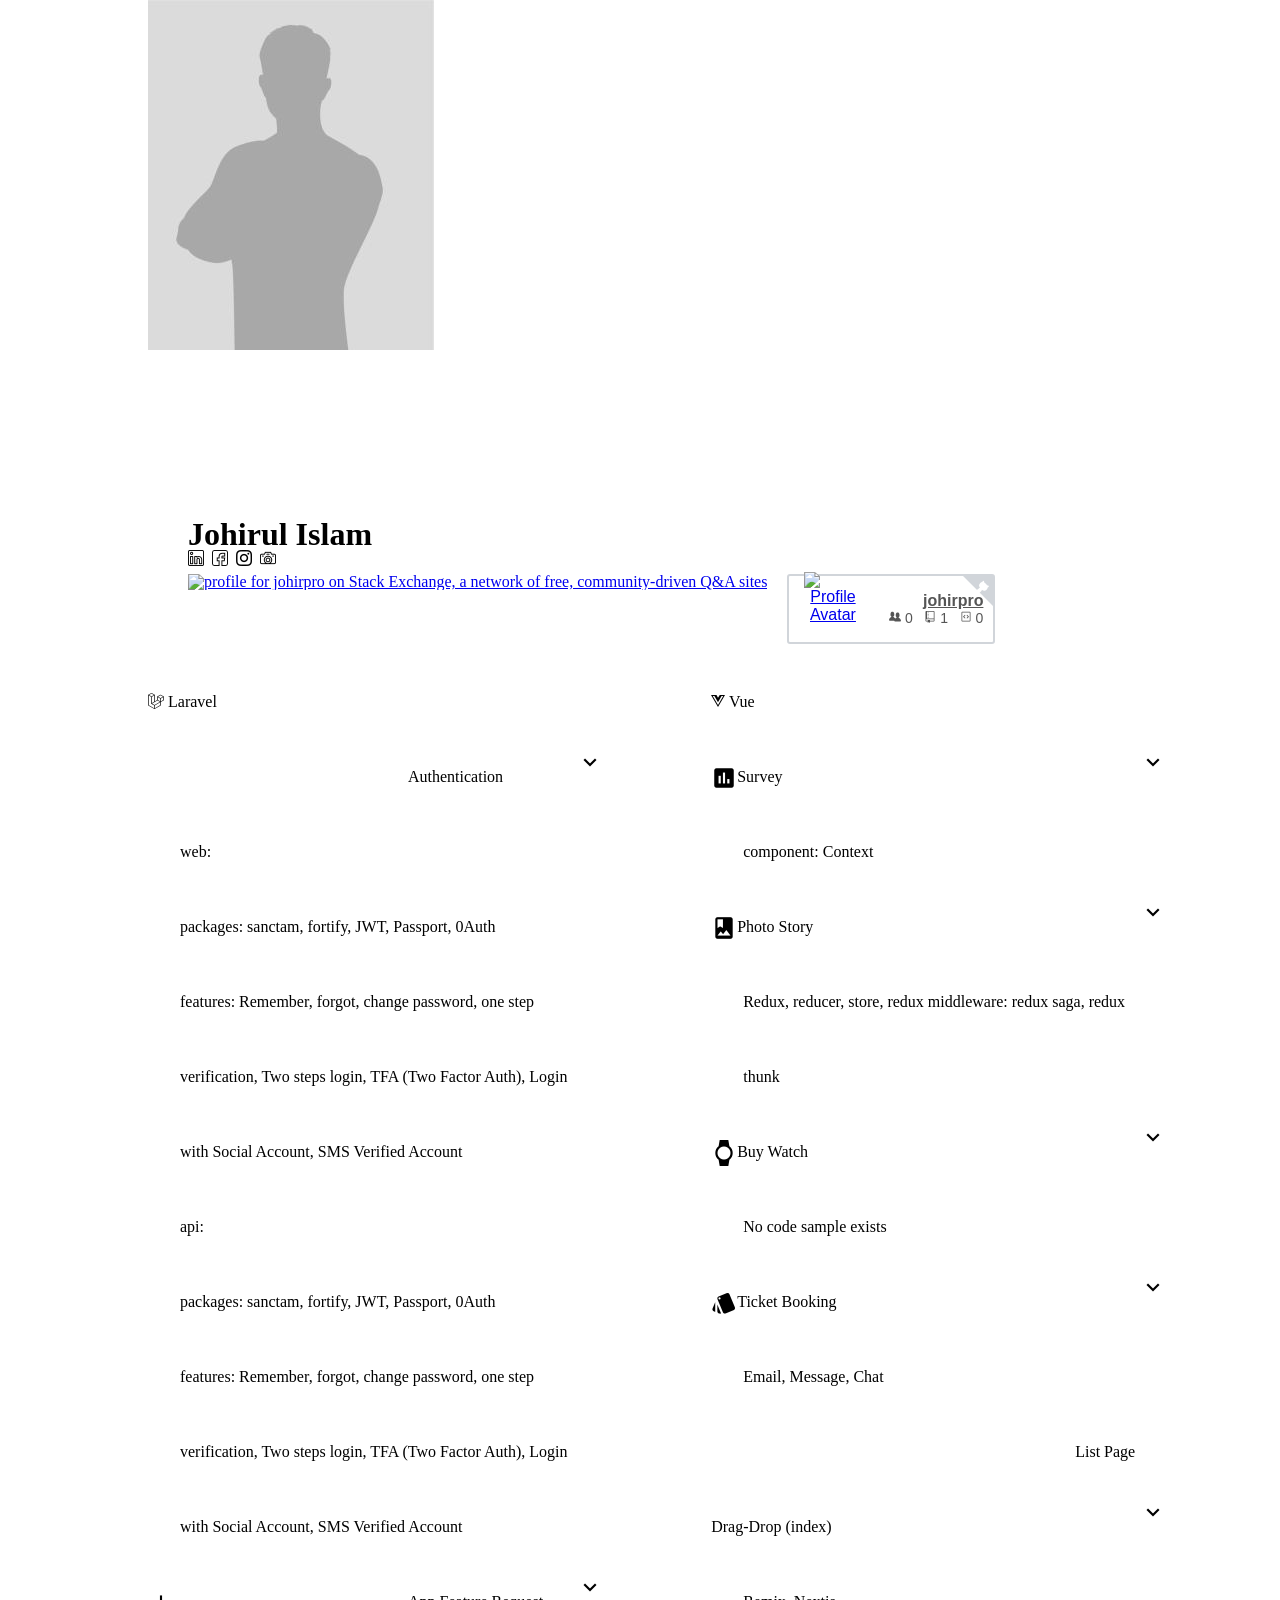
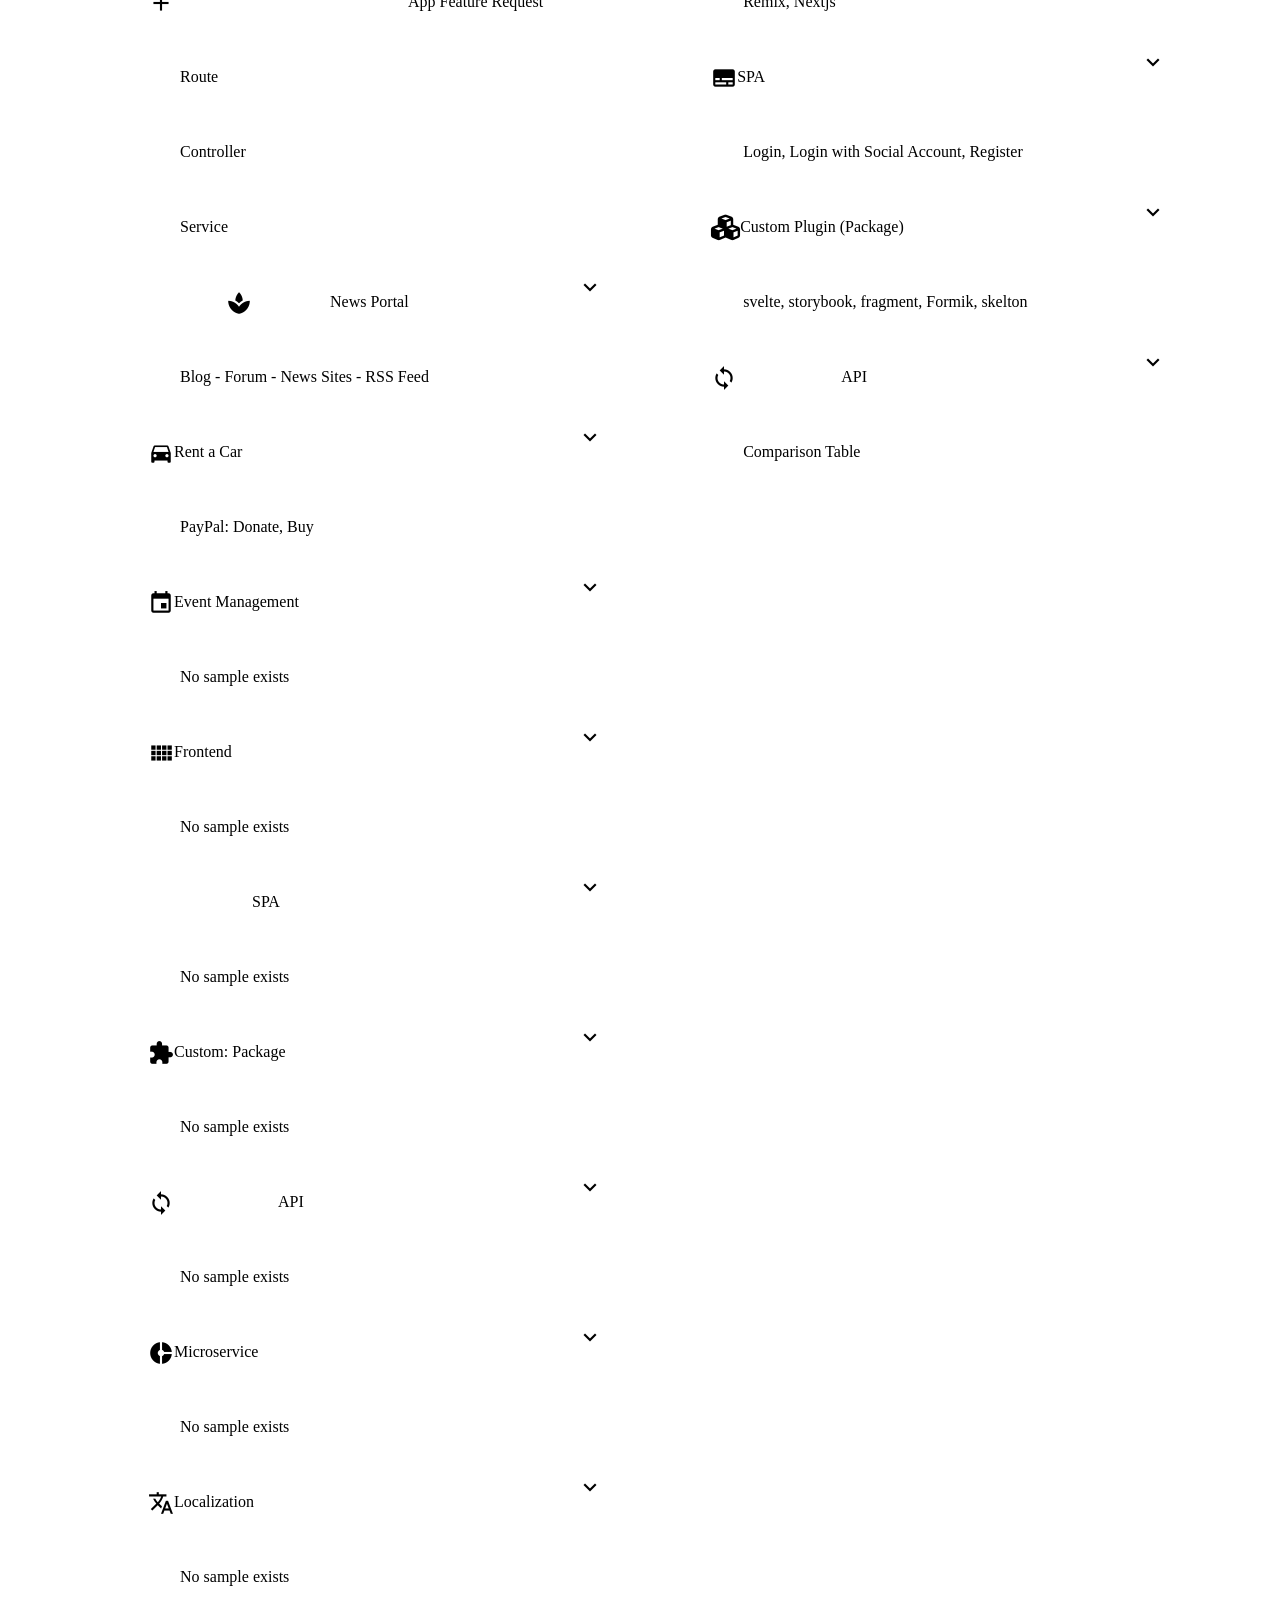
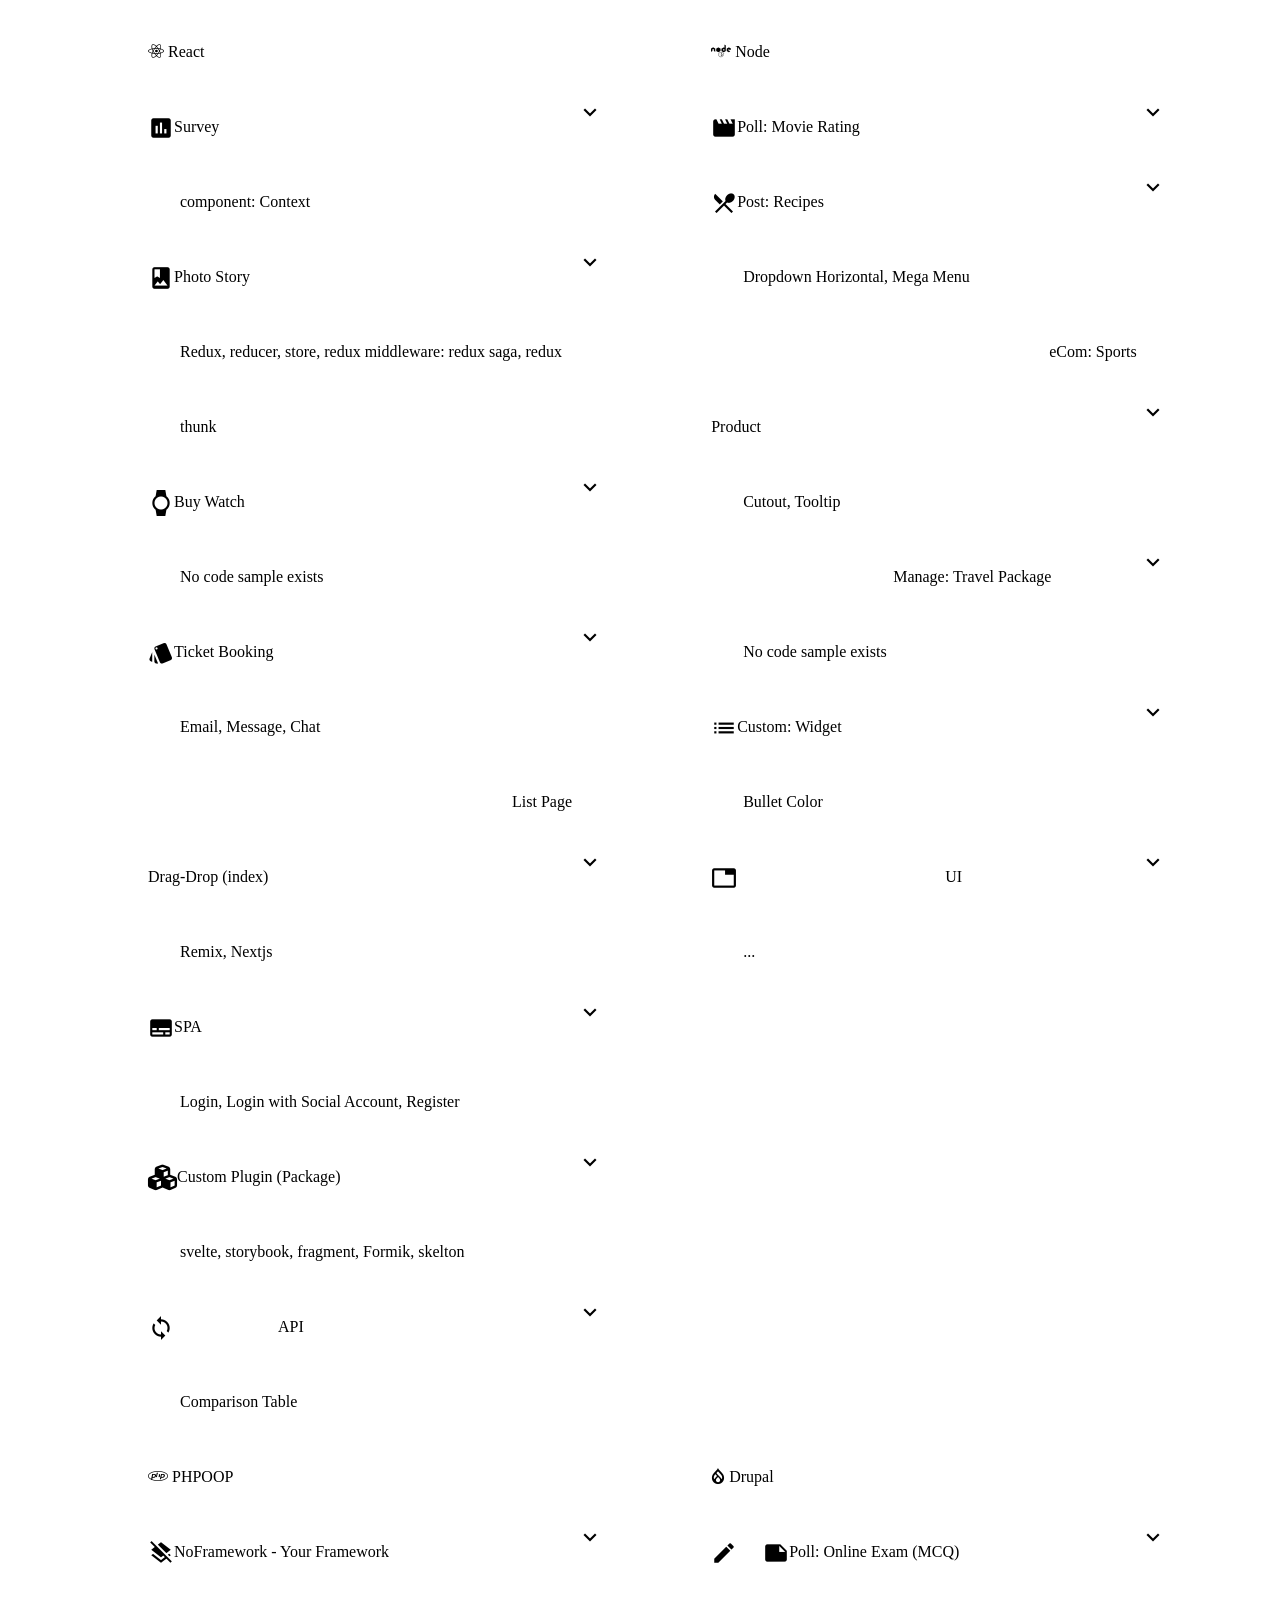
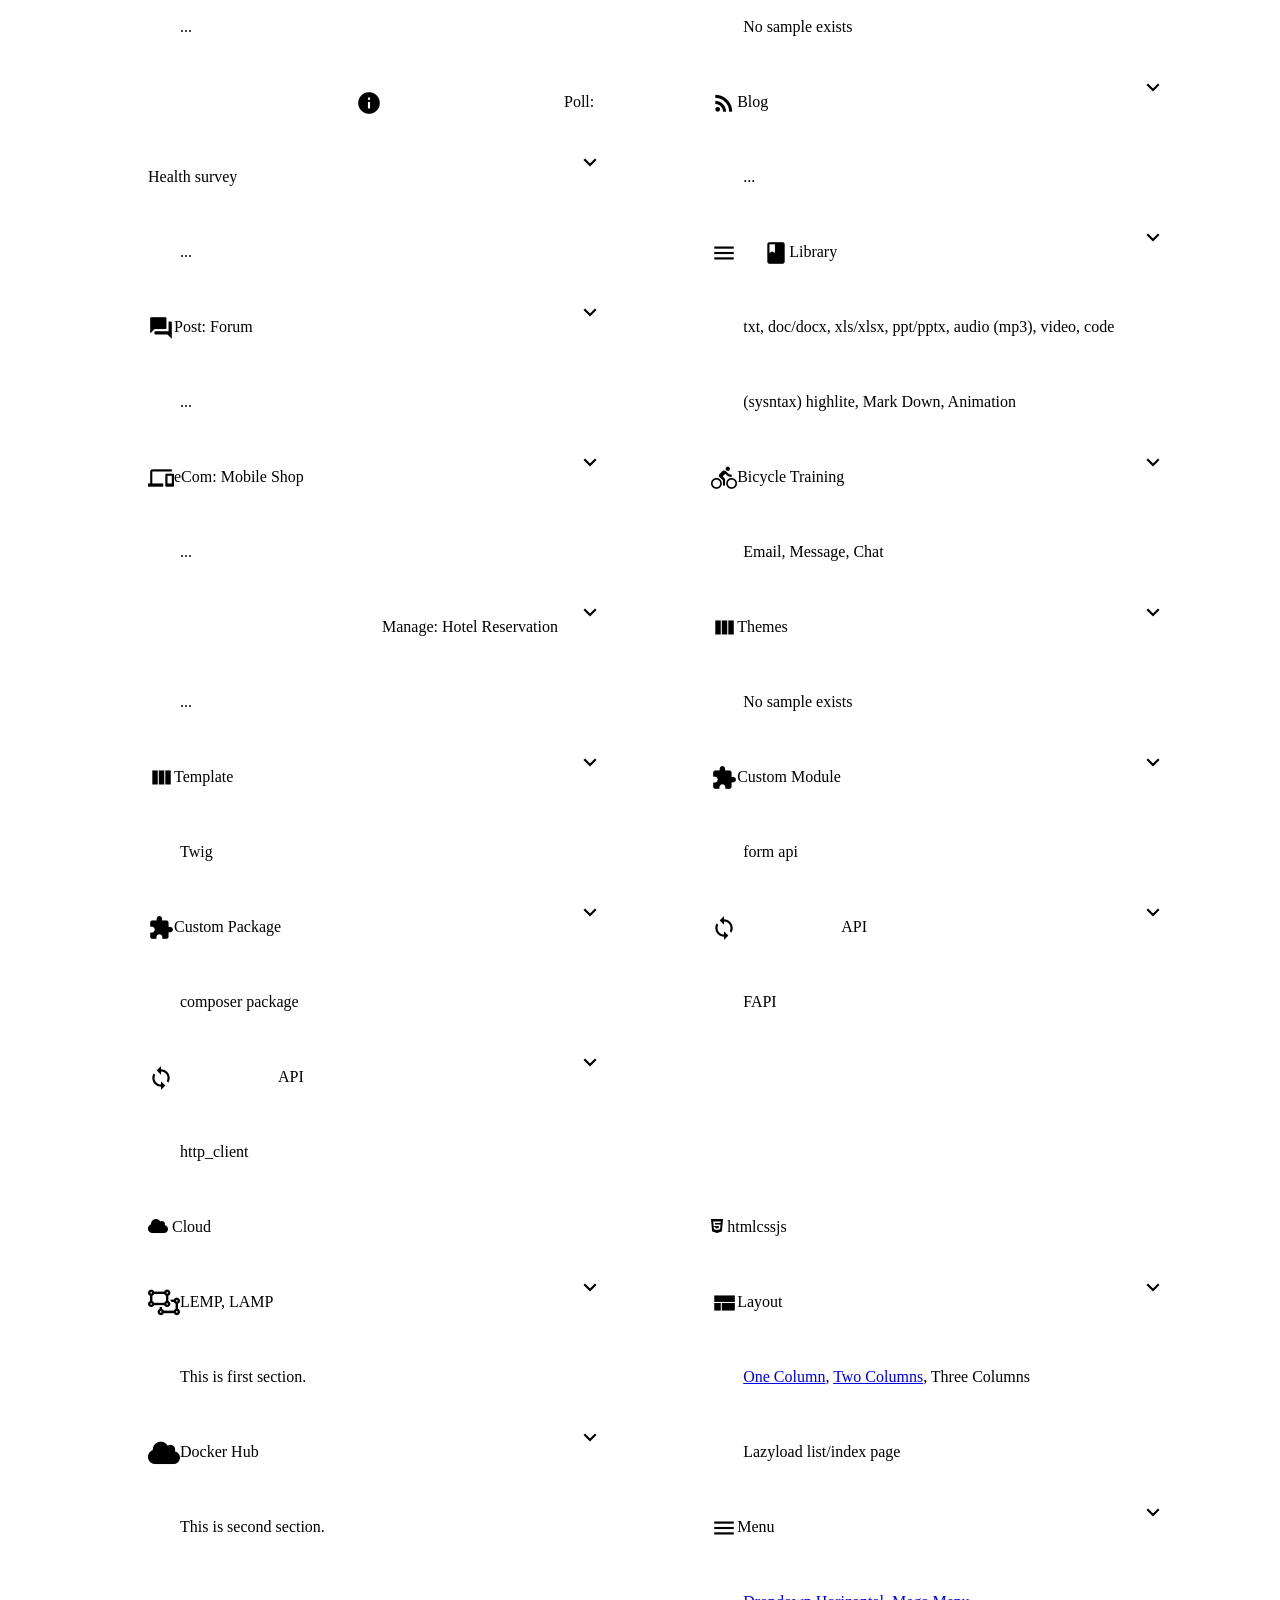
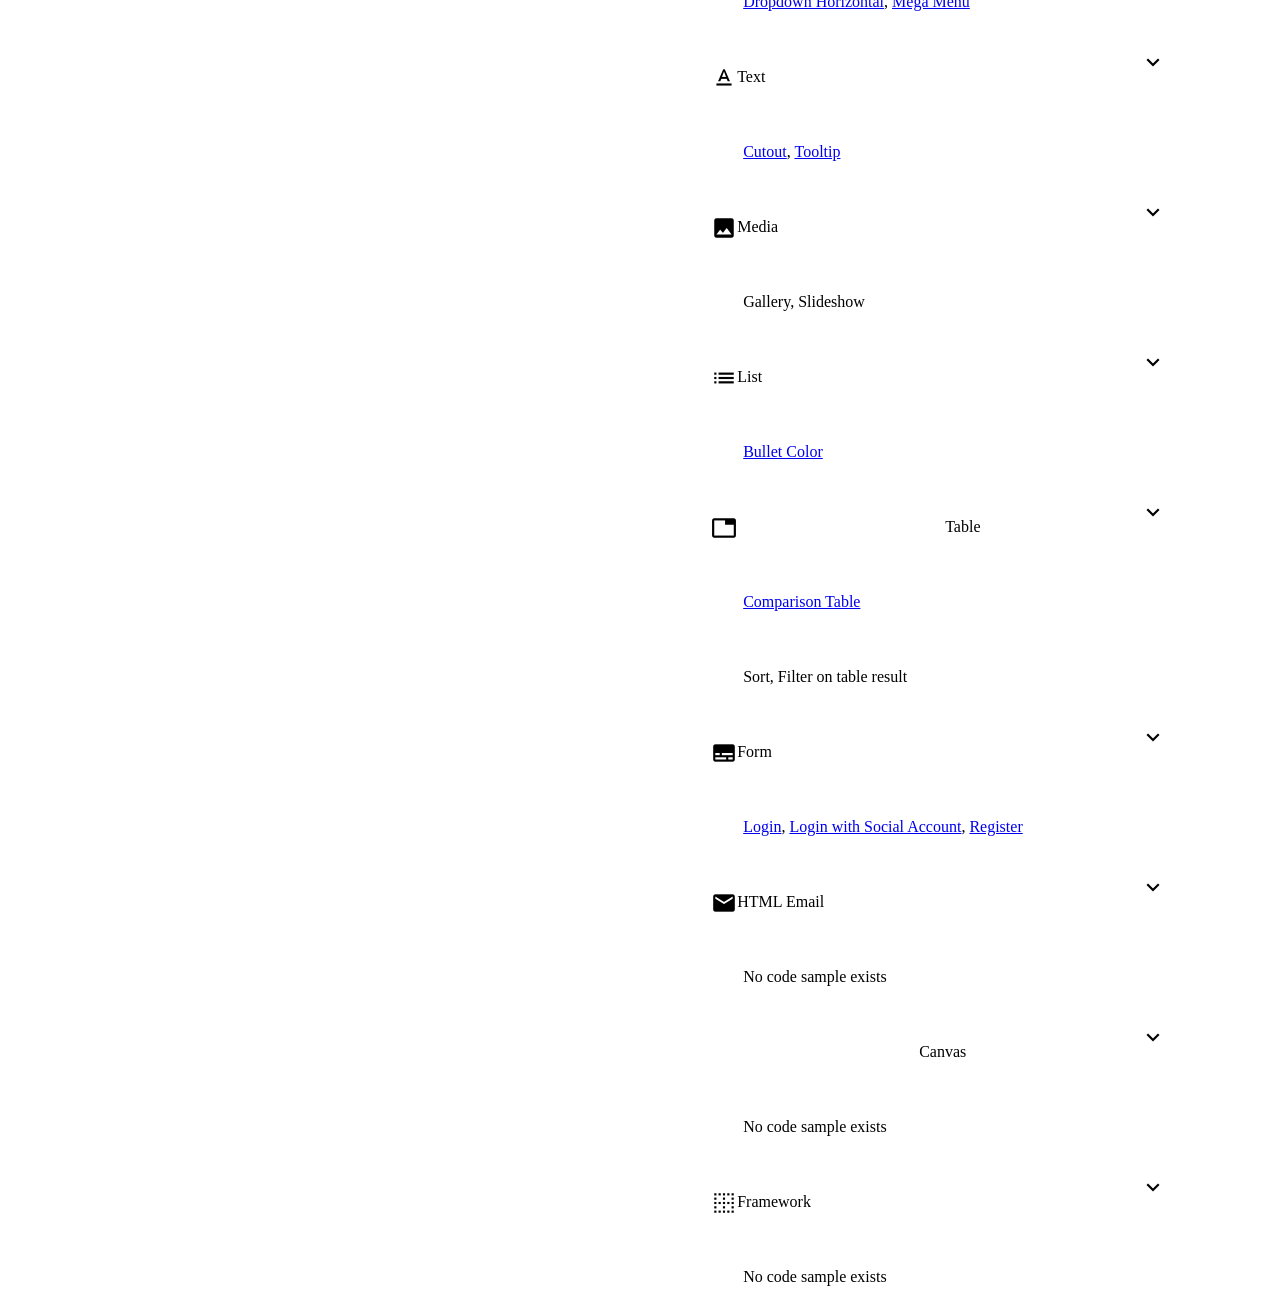
==== index.html @ 8ee6daca "updated section style" ====
<!doctype html>
<html>
<!-- inithtmlcss version 0.1 Date: 08 oct 2015 -->
<!-- source:  -->
<head>
    <meta charset="utf-8">
    <meta name="description" content="Portfolio and index page of the programming code of the Johirul Islam - johirpro">
    <meta name="viewport" content="width=device-width, initial-scale=1, minimum-scale=1" />
    <title>Johirul Islam | Portfolio</title>
    <link rel="icon" type="image/x-icon" href="images/favicon.ico">
    <link rel="stylesheet" type="text/css" href="css/reset.css">
    <link rel="stylesheet" href="https://cdnjs.cloudflare.com/ajax/libs/materialize/0.97.3/css/materialize.min.css">
    <link rel="stylesheet" type="text/css" href="css/style.css">
    <link rel="stylesheet" href="https://cdnjs.cloudflare.com/ajax/libs/font-awesome/6.0.0/css/all.min.css">
<!--    <link rel="stylesheet" href="https://use.fontawesome.com/releases/v5.5.0/css/all.css" integrity="sha384-B4dIYHKNBt8Bc12p+WXckhzcICo0wtJAoU8YZTY5qE0Id1GSseTk6S+L3BlXeVIU" crossorigin="anonymous">-->
    <link rel="stylesheet" href="https://fonts.googleapis.com/icon?family=Material+Icons">
    <script type="text/javascript" src="https://code.jquery.com/jquery-2.1.1.min.js"></script>
    <script type="text/javascript" src="https://cdnjs.cloudflare.com/ajax/libs/materialize/0.97.3/js/materialize.min.js"></script>
    <script data-ad-client="ca-pub-1114024082704023" async src="https://pagead2.googlesyndication.com/pagead/js/adsbygoogle.js"></script>
    <script type="text/javascript" src="js/script.js" defer></script>
</head>
<body>
<div id="main-wrapper">
    <!-- START HEADER SECTION -->
    <div id="header-wrapper" class="header">
        <div><img class="bio" src="images/bio.jpg"></div>
        <div class="profile">
            <h1>Johirul Islam</h1>
            <div class="social">
                <a href="https://www.linkedin.com/in/johirpro" target="_blank"><img src="images/in_16.png"></a>&nbsp;
                <a href="https://www.facebook.com/johirpro" target="_blank"><img src="images/fb_16.png"></a>&nbsp;
                <a href="https://www.instagram.com/johirpro" target="_blank"><img src="images/ig_16.png"></a>&nbsp;
                <a href="https://www.pexels.com/@johirpro" target="_blank"><img src="images/ph_16.png"></a>
            </div>
            <div class="flair">
                <div class="so-flair">
                    <a
                        href="https://stackexchange.com/users/5770596"><img
                        src="https://stackexchange.com/users/flair/5770596.png" width="208" height="70"
                        alt="profile for johirpro on Stack Exchange, a network of free, community-driven Q&amp;A sites"
                        title="profile for johirpro on Stack Exchange, a network of free, community-driven Q&amp;A sites">
                    </a>
                </div>
                <div class="github-flair" style="box-sizing: border-box; line-height: normal; display: flex; align-items: center; width: 208px; height: 70px; color: rgb(85, 85, 85); position: relative; border: 2px solid rgb(209, 213, 218); border-radius: 3px; padding: 5px 10px; font-family: -apple-system,BlinkMacSystemFont,&quot;Segoe UI&quot;,Roboto,Helvetica,Arial,sans-serif,&quot;Apple Color Emoji&quot;,&quot;Segoe UI Emoji&quot;,&quot;Segoe UI Symbol&quot;;">
                    <svg title="GitHub Flair" width="30" height="30" viewBox="0 0 250 250" style="fill: rgb(209, 213, 218); color: rgb(255, 255, 255); position: absolute; top: 0px; right: 0px; border: 0px none;">
                        <path d="M0,0 L115,115 L130,115 L142,142 L250,250 L250,0 Z"></path>
                        <path d="M115.0,115.0 C114.9,115.1 118.7,116.5 119.8,115.4 L133.7,101.6 C136.9,99.2 139.9,98.4 142.2,98.6 C133.8,88.0 127.5,74.4 143.8,58.0 C148.5,53.4 154.0,51.2 159.7,51.0 C160.3,49.4 163.2,43.6 171.4,40.1 C171.4,40.1 176.1,42.5 178.8,56.2 C183.1,58.6 187.2,61.8 190.9,65.4 C194.5,69.0 197.7,73.2 200.1,77.6 C213.8,80.2 216.3,84.9 216.3,84.9 C212.7,93.1 206.9,96.0 205.4,96.6 C205.1,102.4 203.0,107.8 198.3,112.5 C181.9,128.9 168.3,122.5 157.7,114.1 C157.9,116.9 156.7,120.9 152.7,124.9 L141.0,136.5 C139.8,137.7 141.6,141.9 141.8,141.8 Z" fill="currentColor"></path>
                    </svg>
                    <div class="avatar" style="text-align: center; position: relative; width: 75px; height: 75px; margin-left: 5px;">
                        <a
                            href="https://github.com/johirpro" target="_blank"><img
                            src="https://avatars0.githubusercontent.com/u/10723337?v=4" alt="Profile Avatar"
                            style="width: 100%; height: 100%; border-radius: 0px;">
                        </a>
                    </div>
                    <div class="info" style="width: 160px; text-align: right; font-size: 14px;">
                        <div class="name" style="font-weight: bold; font-size: 16px;"><a href="https://github.com/johirpro" target="_blank" style="color: rgb(85, 85, 85);">johirpro</a></div>
                        <div class="meta">
                            <span title="Followers">
                                <svg height="12" viewBox="0 0 16 16" width="12" style="fill: rgb(85, 85, 85);">
                                    <path fill-rule="evenodd" d="M16 12.999c0 .439-.45 1-1 1H7.995c-.539 0-.994-.447-.995-.999H1c-.54 0-1-.561-1-1 0-2.634 3-4 3-4s.229-.409 0-1c-.841-.621-1.058-.59-1-3 .058-2.419 1.367-3 2.5-3s2.442.58 2.5 3c.058 2.41-.159 2.379-1 3-.229.59 0 1 0 1s1.549.711 2.42 2.088C9.196 9.369 10 8.999 10 8.999s.229-.409 0-1c-.841-.62-1.058-.59-1-3 .058-2.419 1.367-3 2.5-3s2.437.581 2.495 3c.059 2.41-.158 2.38-1 3-.229.59 0 1 0 1s3.005 1.366 3.005 4"></path>
                                </svg> 0&nbsp;&nbsp;
                            </span>
                            <span title="Total Public Repositories">
                                <svg height="12" viewBox="0 0 12 16" width="12" style="fill: rgb(85, 85, 85);">
                                    <path fill-rule="evenodd" d="M4 9H3V8h1v1zm0-3H3v1h1V6zm0-2H3v1h1V4zm0-2H3v1h1V2zm8-1v12c0 .55-.45 1-1 1H6v2l-1.5-1.5L3 16v-2H1c-.55 0-1-.45-1-1V1c0-.55.45-1 1-1h10c.55 0 1 .45 1 1zm-1 10H1v2h2v-1h3v1h5v-2zm0-10H2v9h9V1z"></path>
                                </svg> 1&nbsp;&nbsp;
                            </span>
                            <span title="Total Public Gists">
                                <svg height="12" viewBox="0 0 12 16" width="12" style="fill: rgb(85, 85, 85);">
                                    <path fill-rule="evenodd" d="M7.5 5L10 7.5 7.5 10l-.75-.75L8.5 7.5 6.75 5.75 7.5 5zm-3 0L2 7.5 4.5 10l.75-.75L3.5 7.5l1.75-1.75L4.5 5zM0 13V2c0-.55.45-1 1-1h10c.55 0 1 .45 1 1v11c0 .55-.45 1-1 1H1c-.55 0-1-.45-1-1zm1 0h10V2H1v11z"></path>
                                </svg> 0
                            </span>
                        </div>
                    </div>
                </div>
            </div>
        </div>
    </div>
    <!-- END HEADER SECTION -->

    <!-- START MAIN CONTENT SECTION -->
    <div id="content-wrapper">
        <div class="sections-container">
            <div class="sections">
                <h2> <i class="fa-brands fa-laravel"></i> Laravel</h2>
                <ul class="collapsible" data-collapsible="accordion">
                    <!-- <li>
                        <div class="collapsible-header">
                            <i class="fas fa-database"></i>Database Operation
                        </div>
                        <div class="collapsible-body"><p>NoSQL: MongoDB; graphQL</p></div>
                    </li> -->
                    <li>
                        <div class="collapsible-header">
                            <i class="material-icons">how_to_reg</i>Authentication
                        </div>
                        <div class="collapsible-body">
                            <p><strong>web:</strong></p>
                            <p><strong>packages:</strong> sanctam, fortify, JWT, Passport, 0Auth </p>
                            <p><strong>features:</strong> Remember, forgot, change password, one step verification,
                              Two steps login, TFA (Two Factor Auth), Login with Social Account, SMS Verified Account
                            </p>
                            <p><strong>api:</strong></p>
                            <p><strong>packages:</strong> sanctam, fortify, JWT, Passport, 0Auth </p>
                            <p><strong>features:</strong> Remember, forgot, change password, one step verification,
                              Two steps login, TFA (Two Factor Auth), Login with Social Account, SMS Verified Account
                            </p>
                        </div>
                    </li>
                    <li>
                        <div class="collapsible-header">
                            <i class="material-icons">add_reaction</i>App Feature Request
                        </div>
                        <div class="collapsible-body"><p>Route<br>Controller<br>Service</p></div>
                    </li>
                    <li>
                        <div class="collapsible-header">
                            <i class="material-icons">newspaper</i>News Portal
                        </div>
                        <div class="collapsible-body">
                            <p>Blog - Forum - News Sites - RSS Feed</p>
                        </div>
                    </li>
                    <li>
                        <div class="collapsible-header">
                            <i class="material-icons">directions_car</i>Rent a Car
                        </div>
                        <div class="collapsible-body">
                            <p>PayPal: Donate, Buy</p>
                        </div>
                    </li>
                    <li>
                        <div class="collapsible-header">
                            <i class="material-icons">event</i>Event Management
                        </div>
                        <div class="collapsible-body"><p>No sample exists</p></div>
                    </li>
                    <li>
                        <div class="collapsible-header">
                            <i class="material-icons">view_comfy</i>Frontend
                        </div>
                        <div class="collapsible-body"><p>No sample exists</p></div>
                    </li>
                    <li>
                        <div class="collapsible-header">
                            <i class="material-icons">feed</i>SPA
                        </div>
                        <div class="collapsible-body"><p>No sample exists</p></div>
                    </li>
                    <li>
                        <div class="collapsible-header">
                            <i class="material-icons">extension</i>Custom: Package
                        </div>
                        <div class="collapsible-body"><p>No sample exists</p></div>
                    </li>
                    <li>
                        <div class="collapsible-header">
                            <i class="material-icons">sync_alt</i>API
                        </div>
                        <div class="collapsible-body"><p>No sample exists</p></div>
                    </li>
                    <li>
                        <div class="collapsible-header">
                            <i class="material-icons">donut_small</i>Microservice
                        </div>
                        <div class="collapsible-body"><p>No sample exists</p></div>
                    </li>
                    <li>
                        <div class="collapsible-header">
                            <i class="material-icons">translate</i>Localization
                        </div>
                        <div class="collapsible-body"><p>No sample exists</p></div>
                    </li>
                </ul>
            </div>
            <div class="sections r-item">
                <h2><i class="fa-brands fa-vuejs"></i> Vue</h2>
                <ul class="collapsible" data-collapsible="accordion">
                    <li>
                        <div class="collapsible-header">
                            <i class="material-icons">poll</i></i>Survey
                        </div>
                        <div class="collapsible-body">
                            <p>component: Context</p>
                        </div>
                    </li>
                    <li>
                        <div class="collapsible-header">
                            <i class="material-icons">photo_album</i>Photo Story
                        </div>
                        <div class="collapsible-body">
                            <p>Redux, reducer, store, redux middleware: redux saga, redux thunk</p>
                        </div>
                    </li>
                    <li>
                        <div class="collapsible-header">
                            <i class="material-icons">watch</i>Buy Watch
                        </div>
                        <div class="collapsible-body"><p>No code sample exists</p></div>
                    </li>
                    <li>
                        <div class="collapsible-header">
                            <i class="material-icons">style</i>Ticket Booking
                        </div>
                        <div class="collapsible-body">
                            <p>Email, Message, Chat</p>
                        </div>
                    </li>
                    <li>
                        <div class="collapsible-header">
                            <i class = "material-icons">drag_indicator</i>List Page Drag-Drop (index)
                        </div>
                        <div class="collapsible-body">
                            <p>Remix, Nextjs</p>
                        </div>
                    </li>
                    <li>
                        <div class = "collapsible-header">
                            <i class = "material-icons">subtitles</i>SPA
                        </div>
                        <div class = "collapsible-body">
                            <p>Login, Login with Social Account, Register</p>
                        </div>
                    </li>
                    <li>
                        <div class="collapsible-header">
                            <i class="fa-solid fa-cubes"></i>Custom Plugin (Package)
                        </div>
                        <div class="collapsible-body">
                            <p>svelte, storybook, fragment, Formik, skelton</p>
                        </div>
                    </li>
                    <li>
                        <div class = "collapsible-header">
                            <i class="material-icons">sync_alt</i>API
                        </div>
                        <div class = "collapsible-body">
                            <p>Comparison Table</p>
                        </div>
                    </li>
                </ul>
            </div>
            <div class="sections">
                <h2><i class="fa-brands fa-react"></i> React</h2>
                <ul class="collapsible" data-collapsible="accordion">
                    <li>
                        <div class="collapsible-header">
                            <i class="material-icons">poll</i></i>Survey
                        </div>
                        <div class="collapsible-body">
                            <p>component: Context</p>
                        </div>
                    </li>
                    <li>
                        <div class="collapsible-header">
                            <i class="material-icons">photo_album</i>Photo Story
                        </div>
                        <div class="collapsible-body">
                            <p>Redux, reducer, store, redux middleware: redux saga, redux thunk</p>
                        </div>
                    </li>
                    <li>
                        <div class="collapsible-header">
                            <i class="material-icons">watch</i>Buy Watch
                        </div>
                        <div class="collapsible-body"><p>No code sample exists</p></div>
                    </li>
                    <li>
                        <div class="collapsible-header">
                            <i class="material-icons">style</i>Ticket Booking
                        </div>
                        <div class="collapsible-body">
                            <p>Email, Message, Chat</p>
                        </div>
                    </li>
                    <li>
                        <div class="collapsible-header">
                            <i class = "material-icons">drag_indicator</i>List Page Drag-Drop (index)
                        </div>
                        <div class="collapsible-body">
                            <p>Remix, Nextjs</p>
                        </div>
                    </li>
                    <li>
                        <div class = "collapsible-header">
                            <i class = "material-icons">subtitles</i>SPA
                        </div>
                        <div class = "collapsible-body">
                            <p>Login, Login with Social Account, Register</p>
                        </div>
                    </li>
                    <li>
                        <div class="collapsible-header">
                            <i class="fa-solid fa-cubes"></i>Custom Plugin (Package)
                        </div>
                        <div class="collapsible-body">
                            <p>svelte, storybook, fragment, Formik, skelton</p>
                        </div>
                    </li>
                    <li>
                        <div class = "collapsible-header">
                            <i class="material-icons">sync_alt</i>API
                        </div>
                        <div class = "collapsible-body">
                            <p>Comparison Table</p>
                        </div>
                    </li>
                </ul>
            </div>
            <div class="sections r-item">
                <h2><i class="fa-brands fa-node"></i> Node</h2>
                <ul class="collapsible" data-collapsible="accordion">
                    <li>
                        <div class = "collapsible-header">
                            <i class = "material-icons">movie</i>Poll: Movie Rating
                        </div>
                        <div class = "collapsible-body">
                            <p>
                            </p>
                        </div>
                    </li>
                    <li>
                        <div class = "collapsible-header">
                            <i class = "material-icons">restaurant_menu</i>Post: Recipes
                        </div>
                        <div class = "collapsible-body">
                            <p>Dropdown Horizontal, Mega Menu</p>
                        </div>
                    </li>
                    <li>
                        <div class = "collapsible-header">
                            <i class = "material-icons">sports_soccer</i>eCom: Sports Product
                        </div>
                        <div class = "collapsible-body">
                            <p>Cutout, Tooltip</p>
                        </div>
                    </li>
                    <li>
                        <div class = "collapsible-header">
                            <i class = "material-icons">luggage</i>Manage: Travel Package
                        </div>
                        <div class = "collapsible-body"><p>No code sample exists</p></div>
                    </li>
                    <li>
                        <div class = "collapsible-header">
                            <i class = "material-icons">list</i>Custom: Widget
                        </div>
                        <div class = "collapsible-body">
                            <p>Bullet Color</p>
                        </div>
                    </li>
                    <li>
                        <div class = "collapsible-header">
                            <i class = "material-icons">table_chart</i>UI
                        </div>
                        <div class = "collapsible-body">
                            <p>...</p>
                        </div>
                    </li>
                </ul>
            </div>
            <!-- <div class="sections r-item">
                <h2><i class="fa-brands fa-react"></i> Flutter</h2>
                <ul class="collapsible" data-collapsible="accordion">
                    <li>
                        <div class = "collapsible-header">
                            <i class = "material-icons">movie</i>Poll: Movie Rating
                        </div>
                        <div class = "collapsible-body">
                            <p>
                            </p>
                        </div>
                    </li>
                    <li>
                        <div class = "collapsible-header">
                            <i class = "material-icons">restaurant_menu</i>Post: Recipes
                        </div>
                        <div class = "collapsible-body">
                            <p>Dropdown Horizontal, Mega Menu</p>
                        </div>
                    </li>
                    <li>
                        <div class = "collapsible-header">
                            <i class = "material-icons">sports_soccer</i>eCom: Sports Product
                        </div>
                        <div class = "collapsible-body">
                            <p>Cutout, Tooltip</p>
                        </div>
                    </li>
                    <li>
                        <div class = "collapsible-header">
                            <i class = "material-icons">luggage</i>Manage: Travel Package
                        </div>
                        <div class = "collapsible-body"><p>No code sample exists</p></div>
                    </li>
                    <li>
                        <div class = "collapsible-header">
                            <i class = "material-icons">list</i>Custom: Widget
                        </div>
                        <div class = "collapsible-body">
                            <p>Bullet Color</p>
                        </div>
                    </li>
                    <li>
                        <div class = "collapsible-header">
                            <i class = "material-icons">table_chart</i>UI
                        </div>
                        <div class = "collapsible-body">
                            <p>...</p>
                        </div>
                    </li>
                </ul>
            </div> -->
            <div class="sections">
                <h2><i class="fab fa-php"></i> PHPOOP</h2>
                <ul class="collapsible" data-collapsible="accordion">
                    <li>
                        <div class="collapsible-header">
                            <i class="material-icons">layers_clear</i>NoFramework - Your Framework
                        </div>
                        <div class="collapsible-body"><p>...</p></div>
                    </li>
                    <li>
                        <div class="collapsible-header">
                            <i class="material-icons">medical_information</i>Poll: Health survey
                        </div>
                        <div class="collapsible-body"><p>...</p></div>
                    </li>
                    <li>
                        <div class="collapsible-header">
                            <i class="material-icons">forum</i>Post: Forum
                        </div>
                        <div class="collapsible-body"><p>...</p></div>
                    </li>
                    <li>
                        <div class="collapsible-header">
                            <i class="material-icons">devices</i>eCom: Mobile Shop
                        </div>
                        <div class="collapsible-body"><p>...</p></div>
                    </li>
                    <li>
                        <div class="collapsible-header">
                            <i class="material-icons">apartment</i>Manage: Hotel Reservation
                        </div>
                        <div class="collapsible-body"><p>...</p></div>
                    </li>
                    <li>
                        <div class="collapsible-header">
                            <i class="material-icons">view_column</i>Template
                        </div>
                        <div class="collapsible-body"><p>Twig</p></div>
                    </li>
                    <li>
                        <div class="collapsible-header">
                            <i class="material-icons">extension</i>Custom Package
                        </div>
                        <div class="collapsible-body"><p>composer package</p></div>
                    </li>
                    <li>
                        <div class="collapsible-header">
                            <i class="material-icons">sync_alt</i>API
                        </div>
                        <div class="collapsible-body"><p>http_client</p></div>
                    </li>
                </ul>
            </div>
            <div class="sections r-item">
                <h2><i class="fab fa-drupal"></i> Drupal</h2>
                <ul class = "collapsible" data-collapsible = "accordion">
                    <li>
                        <div class = "collapsible-header">
                            <i class="material-icons">edit_note</i>Poll: Online Exam (MCQ)</div>
                        <div class = "collapsible-body"><p>No sample exists</p></div>
                    </li>
                    <li>
                        <div class = "collapsible-header">
                            <i class = "material-icons">rss_feed</i>Blog</div>
                        <div class = "collapsible-body">
                            <p>...</p>
                        </div>
                    </li>
                    <li>
                        <div class = "collapsible-header">
                            <i class = "material-icons">menu_book</i>Library</div>
                        <div class = "collapsible-body">
                            <p>txt, doc/docx, xls/xlsx, ppt/pptx, audio (mp3), video, code (sysntax) highlite, Mark Down, Animation</p>
                        </div>
                    </li>
                    <li>
                        <div class = "collapsible-header">
                            <i class = "material-icons">directions_bike</i>Bicycle Training</div>
                        <div class = "collapsible-body">
                            <p>Email, Message, Chat</p>
                        </div>
                    </li>
                    <li>
                        <div class = "collapsible-header">
                            <i class = "material-icons">view_column</i>Themes</div>
                        <div class = "collapsible-body"><p>No sample exists</p></div>
                    </li>
                    <li>
                        <div class = "collapsible-header">
                            <i class="material-icons">extension</i>Custom Module</div>
                        <div class = "collapsible-body">
                            <p>form api</p>
                        </div>
                    </li>
                    <li>
                        <div class = "collapsible-header">
                            <i class="material-icons">sync_alt</i>API</div>
                        <div class = "collapsible-body">
                            <p>FAPI</p>
                        </div>
                    </li>
                </ul>
            </div>
            <div class="sections">
                <h2><i class="fa-solid fa-cloud"></i> Cloud</h2>
                <ul class="collapsible" data-collapsible="accordion">
                    <li>
                        <div class="collapsible-header">
                            <i class="fa-regular fa-object-ungroup"></i>LEMP, LAMP
                        </div>
                        <div class="collapsible-body"><p>This is first section.</p></div>
                    </li>
                    <li>
                        <div class="collapsible-header">
                            <i class="fa-solid fa-cloud"></i>Docker Hub
                        </div>
                        <div class="collapsible-body"><p>This is second section.</p></div>
                    </li>
                </ul>
            </div>
            <div class="sections r-item">
                <h2><i class="fa-brands fa-html5"></i> htmlcssjs</h2>
                <ul class = "collapsible" data-collapsible = "accordion">
                    <li>
                        <div class = "collapsible-header">
                            <i class = "material-icons">view_compact</i>Layout
                        </div>
                        <div class = "collapsible-body">
                            <p><a href="https://johirpro.github.io/htmlcss/apps/layout/one-column/" target="_blank">One Column</a>, <a href="https://johirpro.github.io/htmlcss/apps/layout/two-columns/" target="_blank">Two Columns</a>, Three Columns
                            </p>
                            <p>Lazyload list/index page</p>
                        </div>
                    </li>
                    <li>
                        <div class = "collapsible-header">
                            <i class = "material-icons">menu</i>Menu
                        </div>
                        <div class = "collapsible-body">
                            <p><a href="https://johirpro.github.io/htmlcss/apps/navigation/dropdown-horizontal/" target="_blank">Dropdown Horizontal</a>, <a href="https://johirpro.github.io/htmlcss/apps/navigation/mega-menu" target="_blank">Mega Menu</a></p>
                        </div>
                    </li>
                    <li>
                        <div class = "collapsible-header">
                            <i class = "material-icons">text_format</i>Text
                        </div>
                        <div class = "collapsible-body">
                            <p><a href="https://johirpro.github.io/htmlcss/apps/string/cutout/" target="_blank">Cutout</a>, <a href="https://johirpro.github.io/htmlcss/apps/string/tooltip/" target="_blank">Tooltip</a></p>
                        </div>
                    </li>
                    <li>
                        <div class = "collapsible-header">
                            <i class = "material-icons">image</i>Media
                        </div>
                        <div class = "collapsible-body"><p>Gallery, Slideshow</p></div>
                    </li>
                    <li>
                        <div class = "collapsible-header">
                            <i class = "material-icons">list</i>List
                        </div>
                        <div class = "collapsible-body">
                            <p><a href="https://johirpro.github.io/htmlcss/apps/list/bullet_color" target="_blank">Bullet Color</a></p>
                        </div>
                    </li>
                    <li>
                        <div class = "collapsible-header">
                            <i class = "material-icons">table_chart</i>Table
                        </div>
                        <div class = "collapsible-body">
                            <p><a href="https://johirpro.github.io/htmlcss/apps/table/comparison_table" target="_blank">Comparison Table</a></p>
                            <p>Sort, Filter on table result </p>
                        </div>
                    </li>
                    <li>
                        <div class = "collapsible-header">
                            <i class = "material-icons">subtitles</i>Form
                        </div>
                        <div class = "collapsible-body">
                            <p><a href="https://johirpro.github.io/htmlcss/apps/form/login" target="_blank">Login</a>, <a href="https://johirpro.github.io/htmlcss/apps/form/login_with_social_account" target="_blank">Login with Social Account</a>, <a href="https://johirpro.github.io/htmlcss/apps/form/register" target="_blank">Register</a></p>
                        </div>
                    </li>
                    <li>
                        <div class = "collapsible-header">
                            <i class = "material-icons">email</i>HTML Email
                        </div>
                        <div class = "collapsible-body"><p>No code sample exists</p></div>
                    </li>
                    <li>
                        <div class = "collapsible-header">
                            <i class = "material-icons">category</i>Canvas
                        </div>
                        <div class = "collapsible-body"><p>No code sample exists</p></div>
                    </li>
                    <li>
                        <div class = "collapsible-header">
                            <i class = "material-icons">border_clear</i>Framework
                        </div>
                        <div class = "collapsible-body"><p>No code sample exists</p></div>
                    </li>
                </ul>
            </div>
        </div>
    </div>
    <!-- END MAIN CONTENT SECTION -->

    <!-- START FOOTER SECTION -->
    <div id="footer-wrapper">

    </div>
    <!-- END FOOTER SECTION -->
</div>
</body>
</html>
---- css/style.css ----
/**
 * GLOBAL SECTION
 */
body {
	max-width: 80%;
	min-width: 320px;
	margin: 0 auto;
}

#main-wrapper{
    margin: 0 auto;
	padding: 0 20px;
	width: 100%;
	/*background-color: #eee;*/
}

.clearfix::after {
    content: "";
    clear: both;
    display: table;
}

/**
 * HEADER SECTION
 */
#header-wrapper{
	padding-bottom: 20px;
}

.social {
	padding-bottom: 5px;
}

/**
* MAIN CONTENT SECTION
*/
#content-wrapper .leftcol {
	width: 45%;
	float: left;
}

#content-wrapper .rightcol {
	width: 55%;
	padding-left: 10%;
	overflow: hidden;
}

.collapsible-header {
    font-size: 1.2 rem;
}

.collapsible-body p {
    padding: 0 2rem !important;
}

.sections-container {
	display: flex;
	align-items: flex-start;
	flex-wrap: wrap;
}

li .collapsible-header i {
	width: 2rem;
	font-size: 1.6rem;
	line-height: 3rem;
	float: none;
	display: unset;
	vertical-align: middle;
}

li .collapsible-header .caret {
	margin-right: 0;
	float: right;
	vertical-align: middle;
	transition: transform 0.2s ease;
}

li.active .collapsible-header .caret {
	transform: rotate(-180deg);
}

/**
* FOOTER SECTION
*/

/* Desktop Styles */
@media only screen and (min-width: 1003px) {
    #main-wrapper {
        width: 100%;
        margin: 0 auto;
    }

    .header {
        display: flex;
        flex-wrap: wrap;
    }

    .bio {
        flex: 1;
    }

    .profile {
        display: flex;
        flex-direction: column;
        padding:165px 0 0 40px;

    }

    .profile h1 {
		font-size: 32px;
		font-weight: bold;
	}


    .flair {
        display: flex;
        flex-direction: row;
    }

    .profile .so-flair {
		border-radius: 3px;
		margin-right: 20px;
	}

    .sections-container > div {
        width: 45%;
        line-height: 75px;
    }

    .r-item {
        margin-left: 10%;
    }
}

/* Tablet Styles */
@media only screen and (min-width: 521px) and (max-width: 1002px) {
    #main-wrapper {
        width: 100%;
        margin: 0 auto;
    }

    .header {
        display: flex;
        flex-wrap: wrap;
    }

    .bio {
        flex: 1;
    }

    .profile {
        display: flex;
        flex-direction: column;
        padding:0 40px 0 0;

    }

    .profile h1 {
		font-size: 32px;
		font-weight: bold;
	}


    .flair {
        display: flex;
        flex-direction: row;
    }

    .profile .so-flair {
		border-radius: 3px;
		margin-right: 20px;
	}

    .sections-container > div {
        width: 45%;
        line-height: 75px;
    }

    .r-item {
        margin-left: 10%;
    }

    .sections h2 {
        font-size: 2.5rem;
    }
}

/* Mobile Styles */
@media only screen and (max-width: 520px) {
    #main-wrapper {
        width: 100%;
        margin: 0 auto;
    }

    .header {
        display: flex;
        flex-wrap: wrap;
        padding-top: 10px;
    }

    .profile h1 {
		font-size: 26px;
		font-weight: bold;
	}

    .sections-container > div {
        width: 100%;
        line-height: 75px;
    }

    .sections h2 {
        font-size: 2.5rem;
    }

    .profile .so-flair {
		padding-bottom: 5px;
	}
}
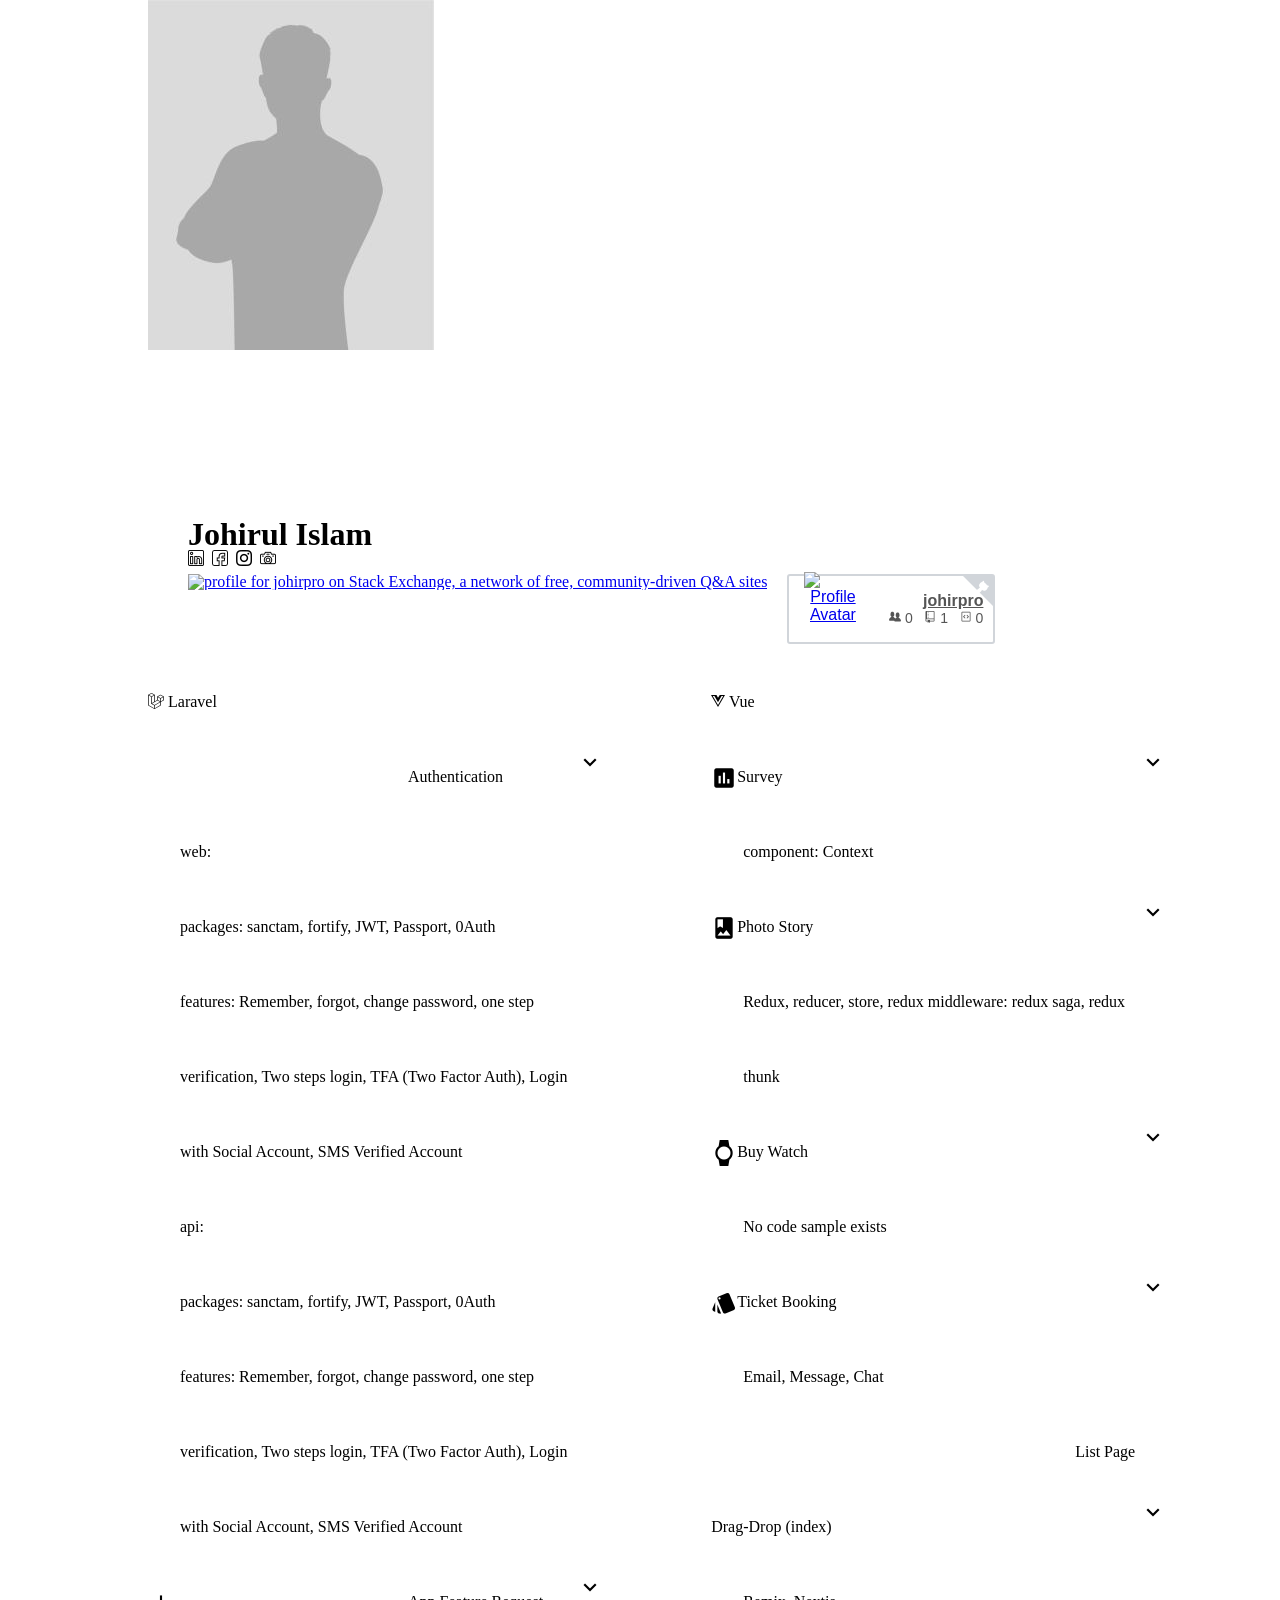
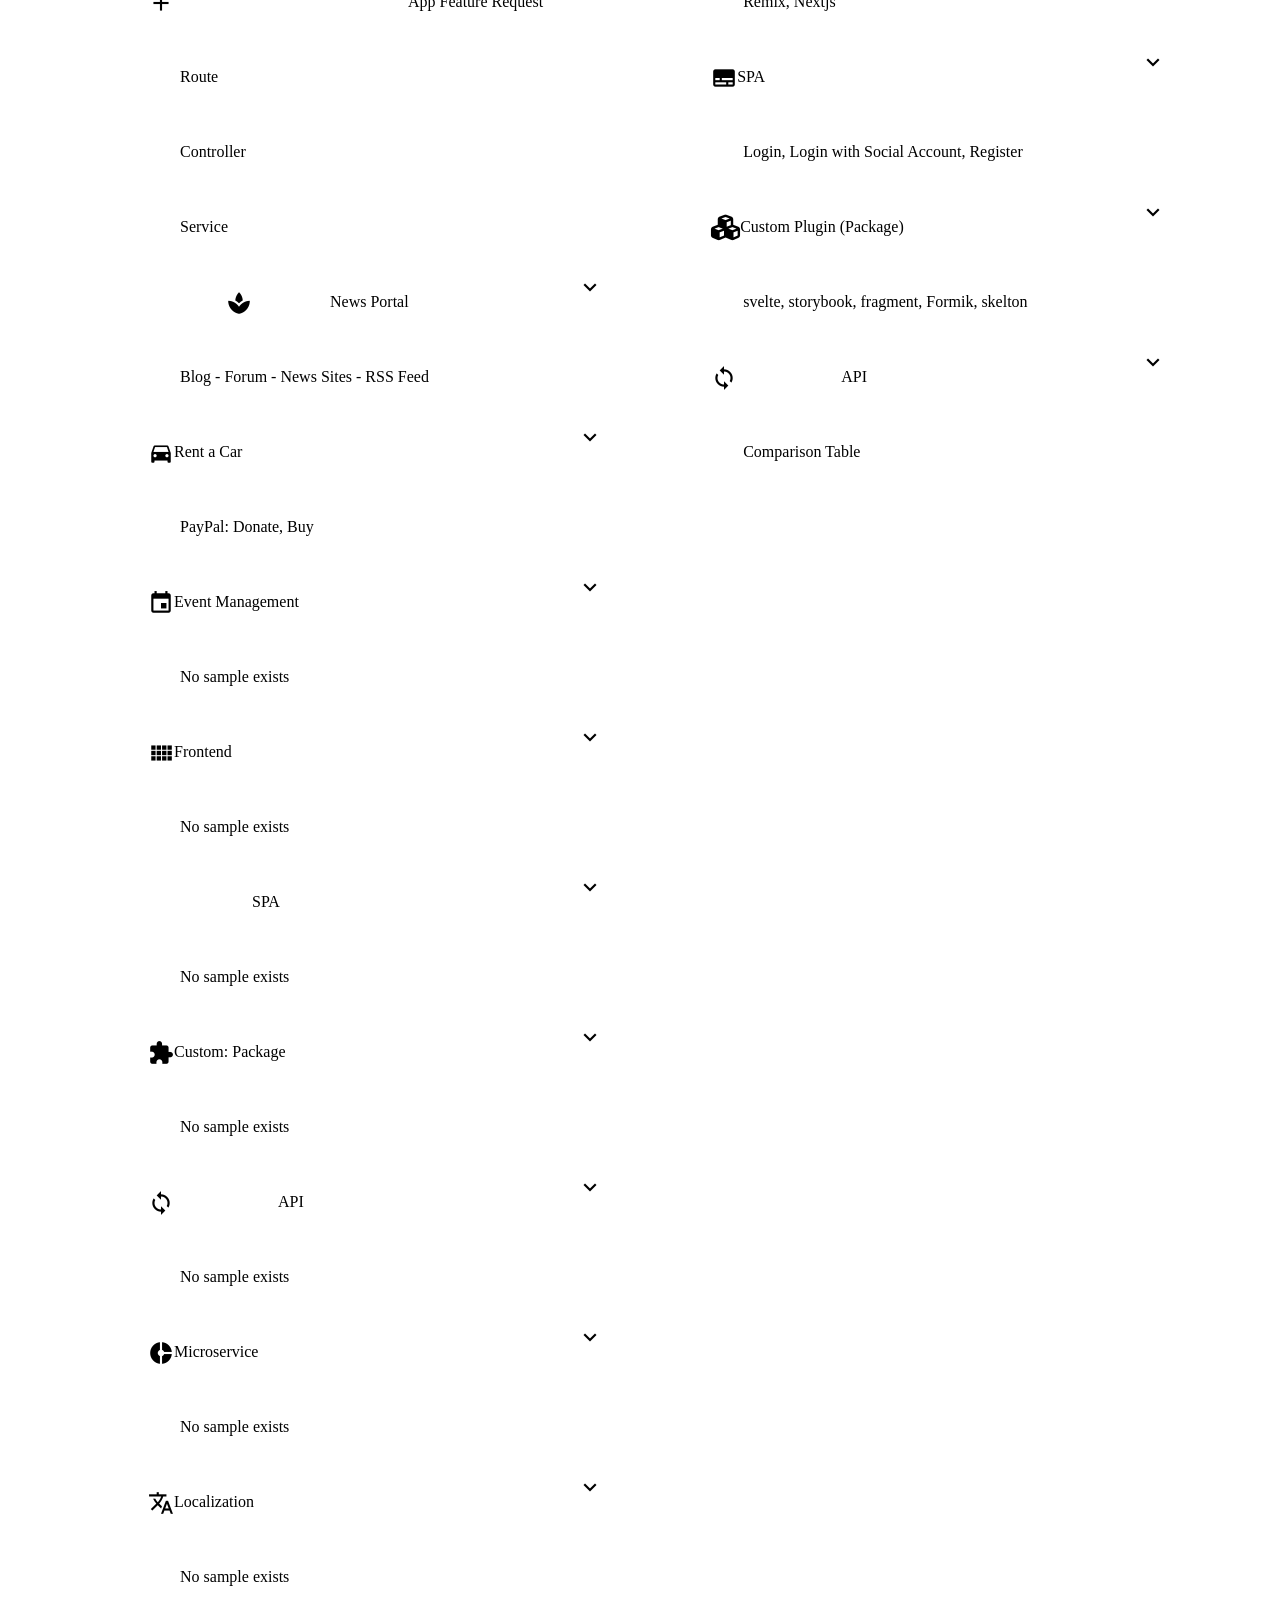
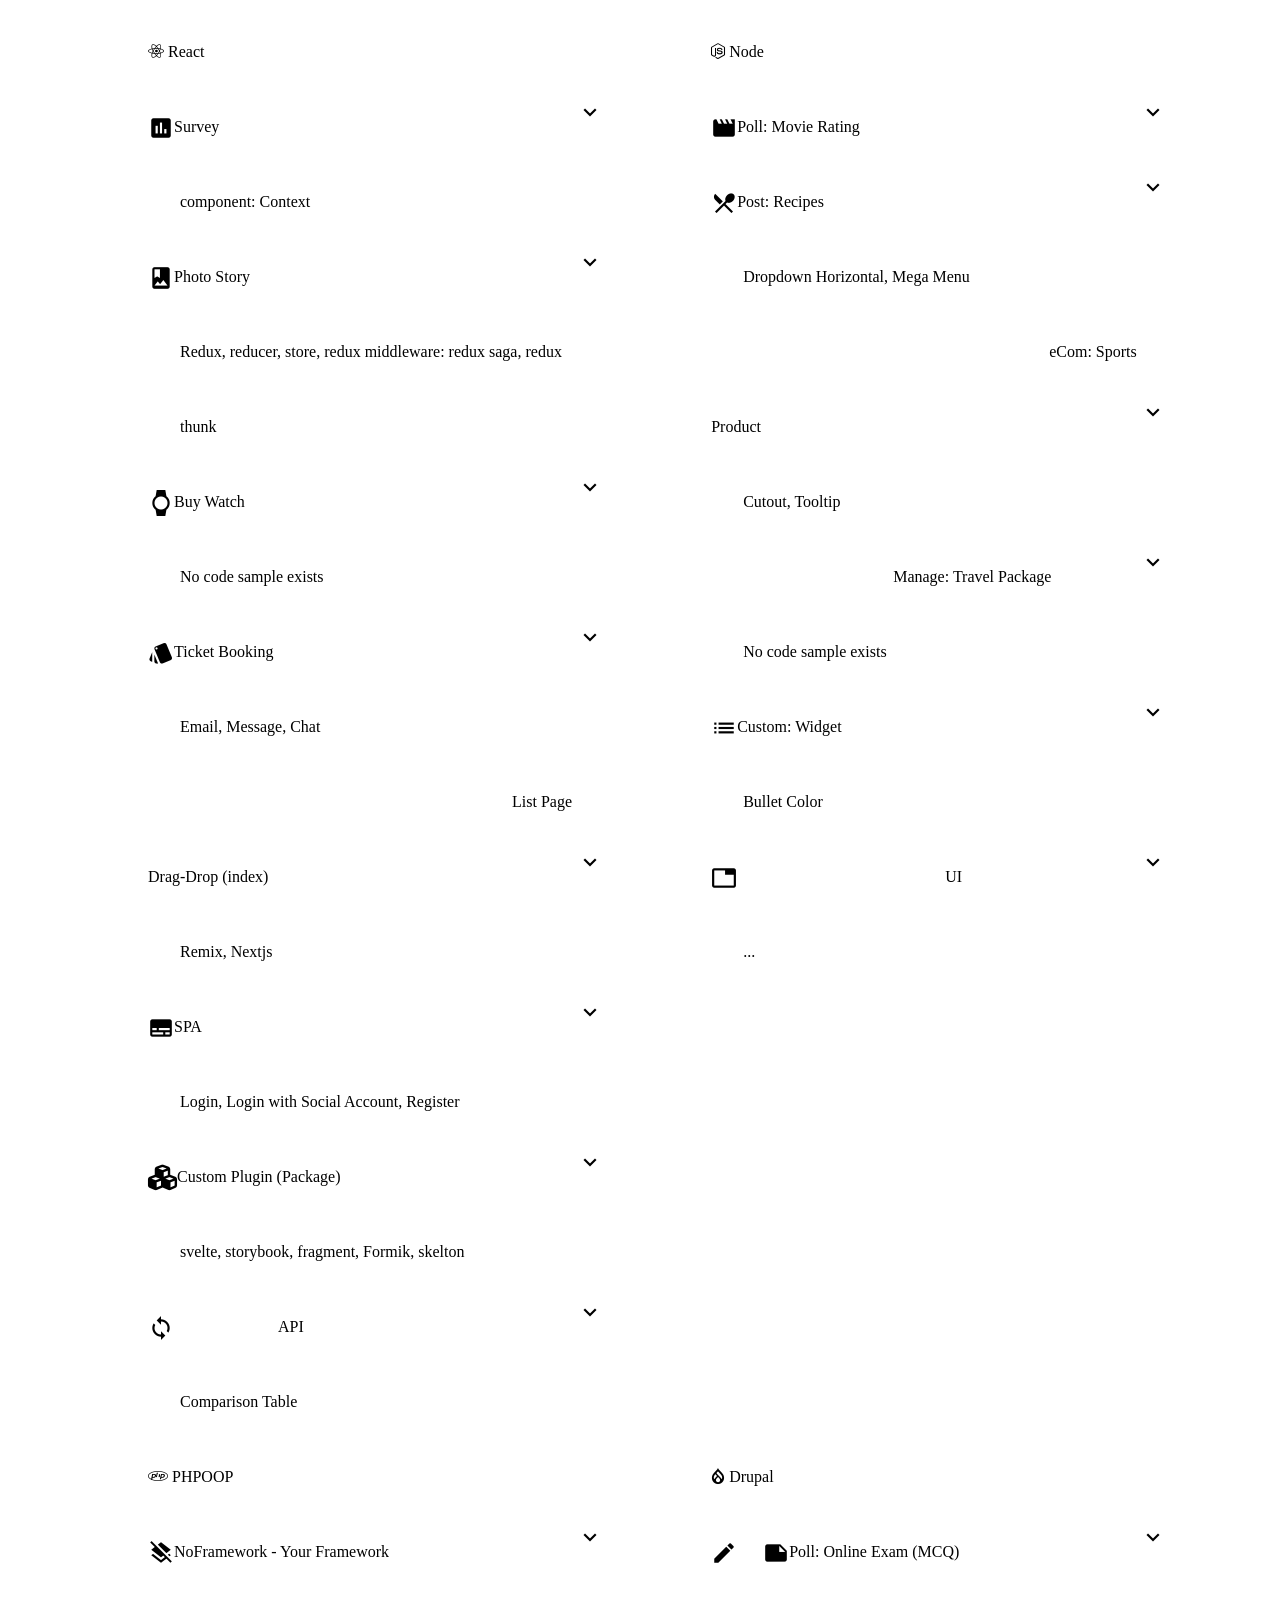
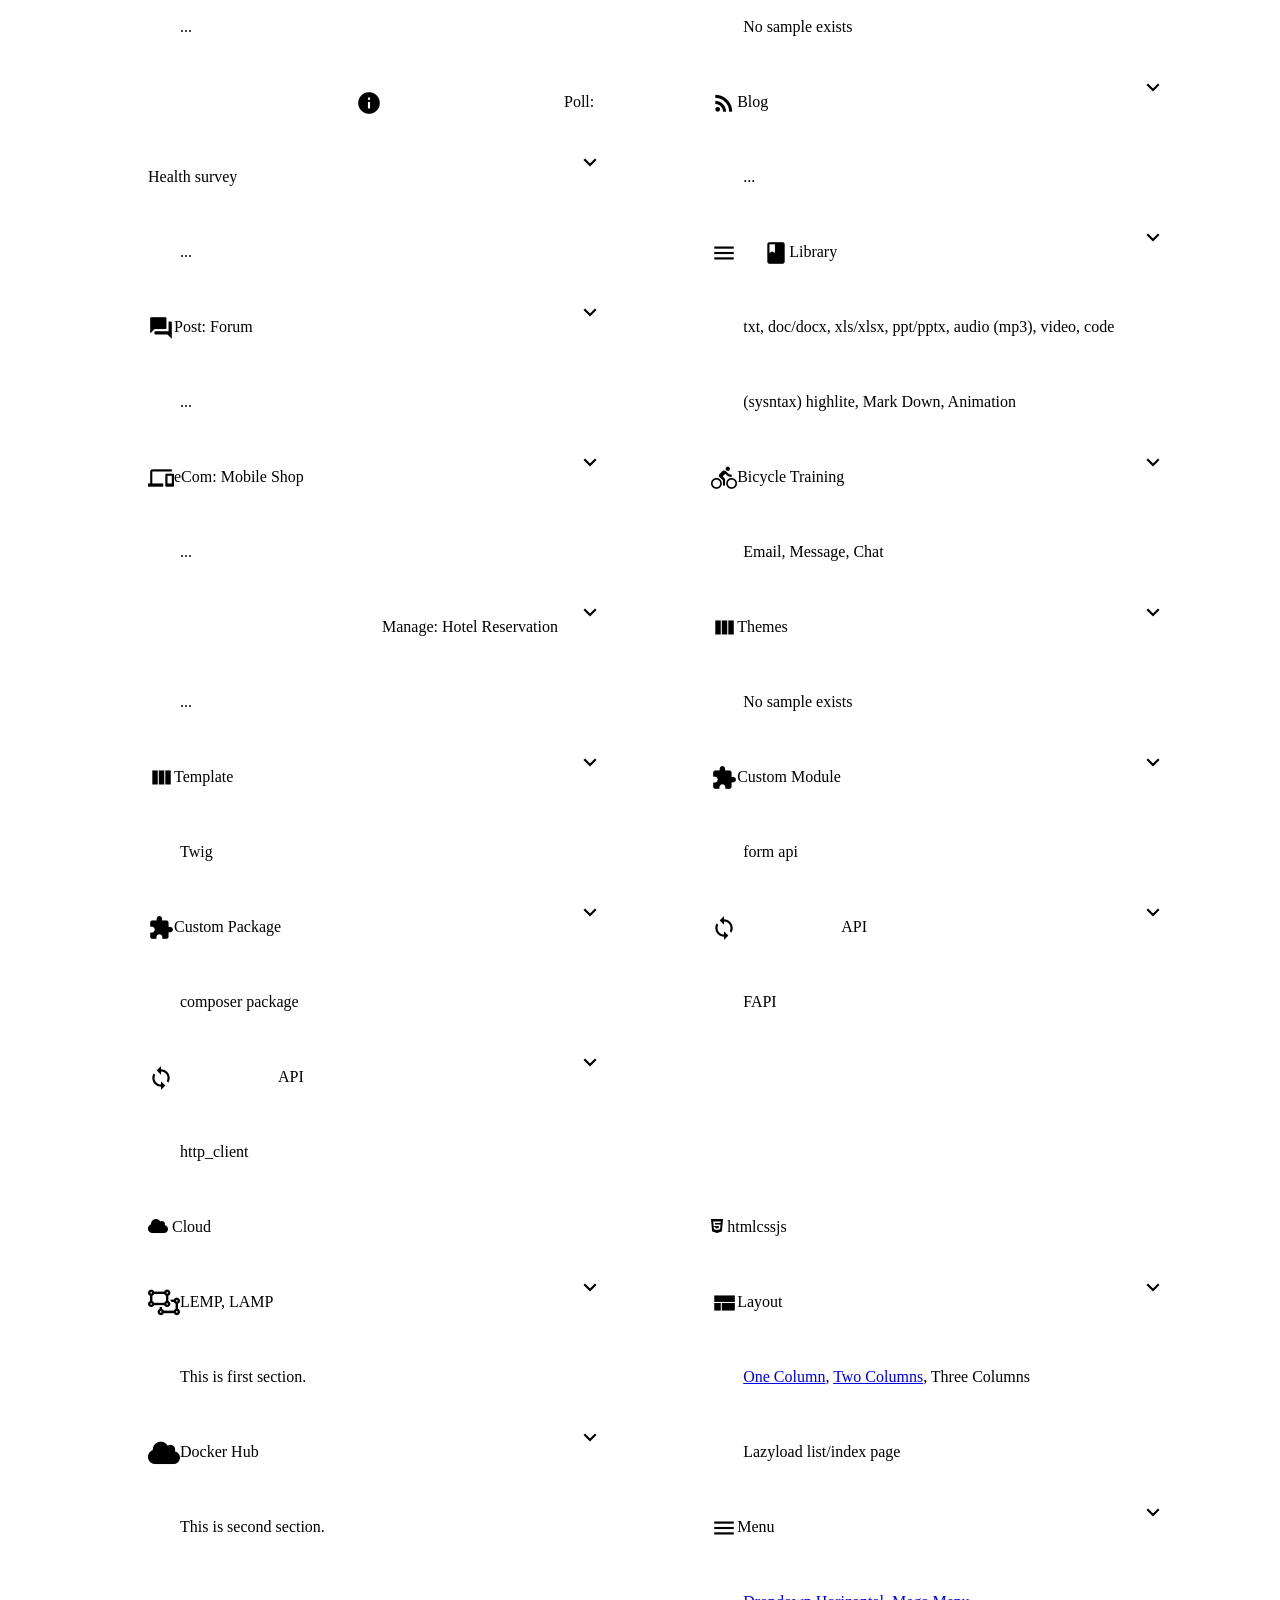
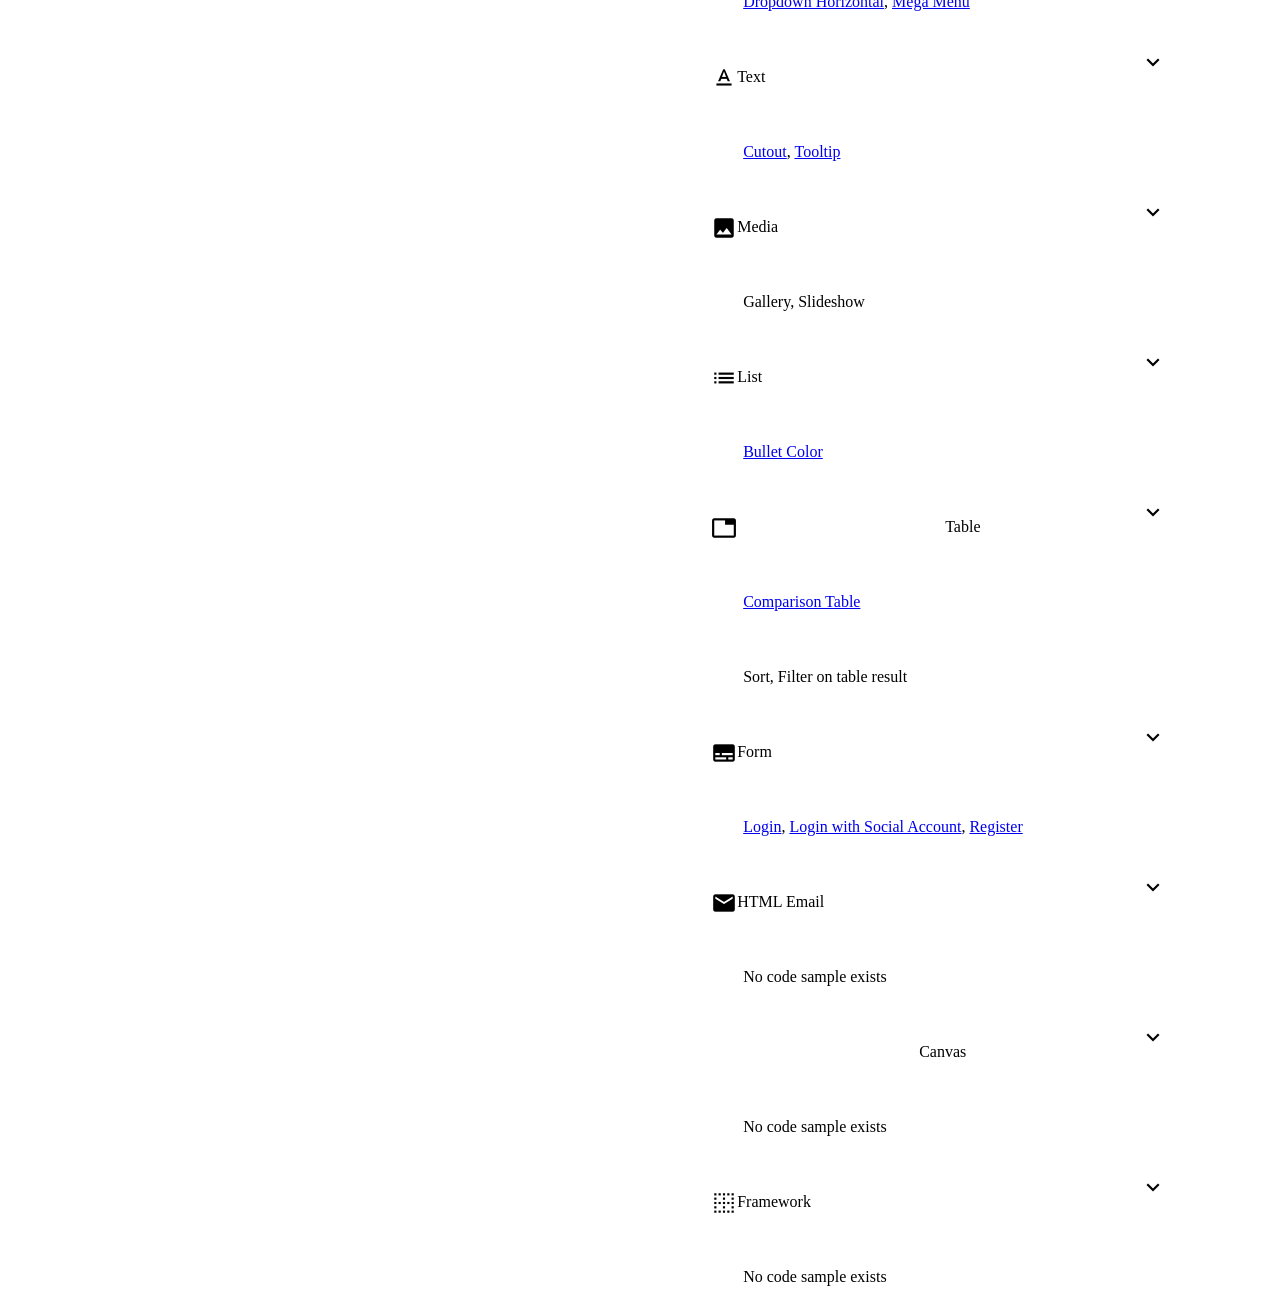
==== commit d5f4de02: "updated node icon" ====
--- a/index.html
+++ b/index.html
@@ -309,7 +309,7 @@
                 </ul>
             </div>
             <div class="sections r-item">
-                <h2><i class="fa-brands fa-node"></i> Node</h2>
+                <h2><i class="fa-brands fa-node-js"></i> Node</h2>
                 <ul class="collapsible" data-collapsible="accordion">
                     <li>
                         <div class = "collapsible-header">
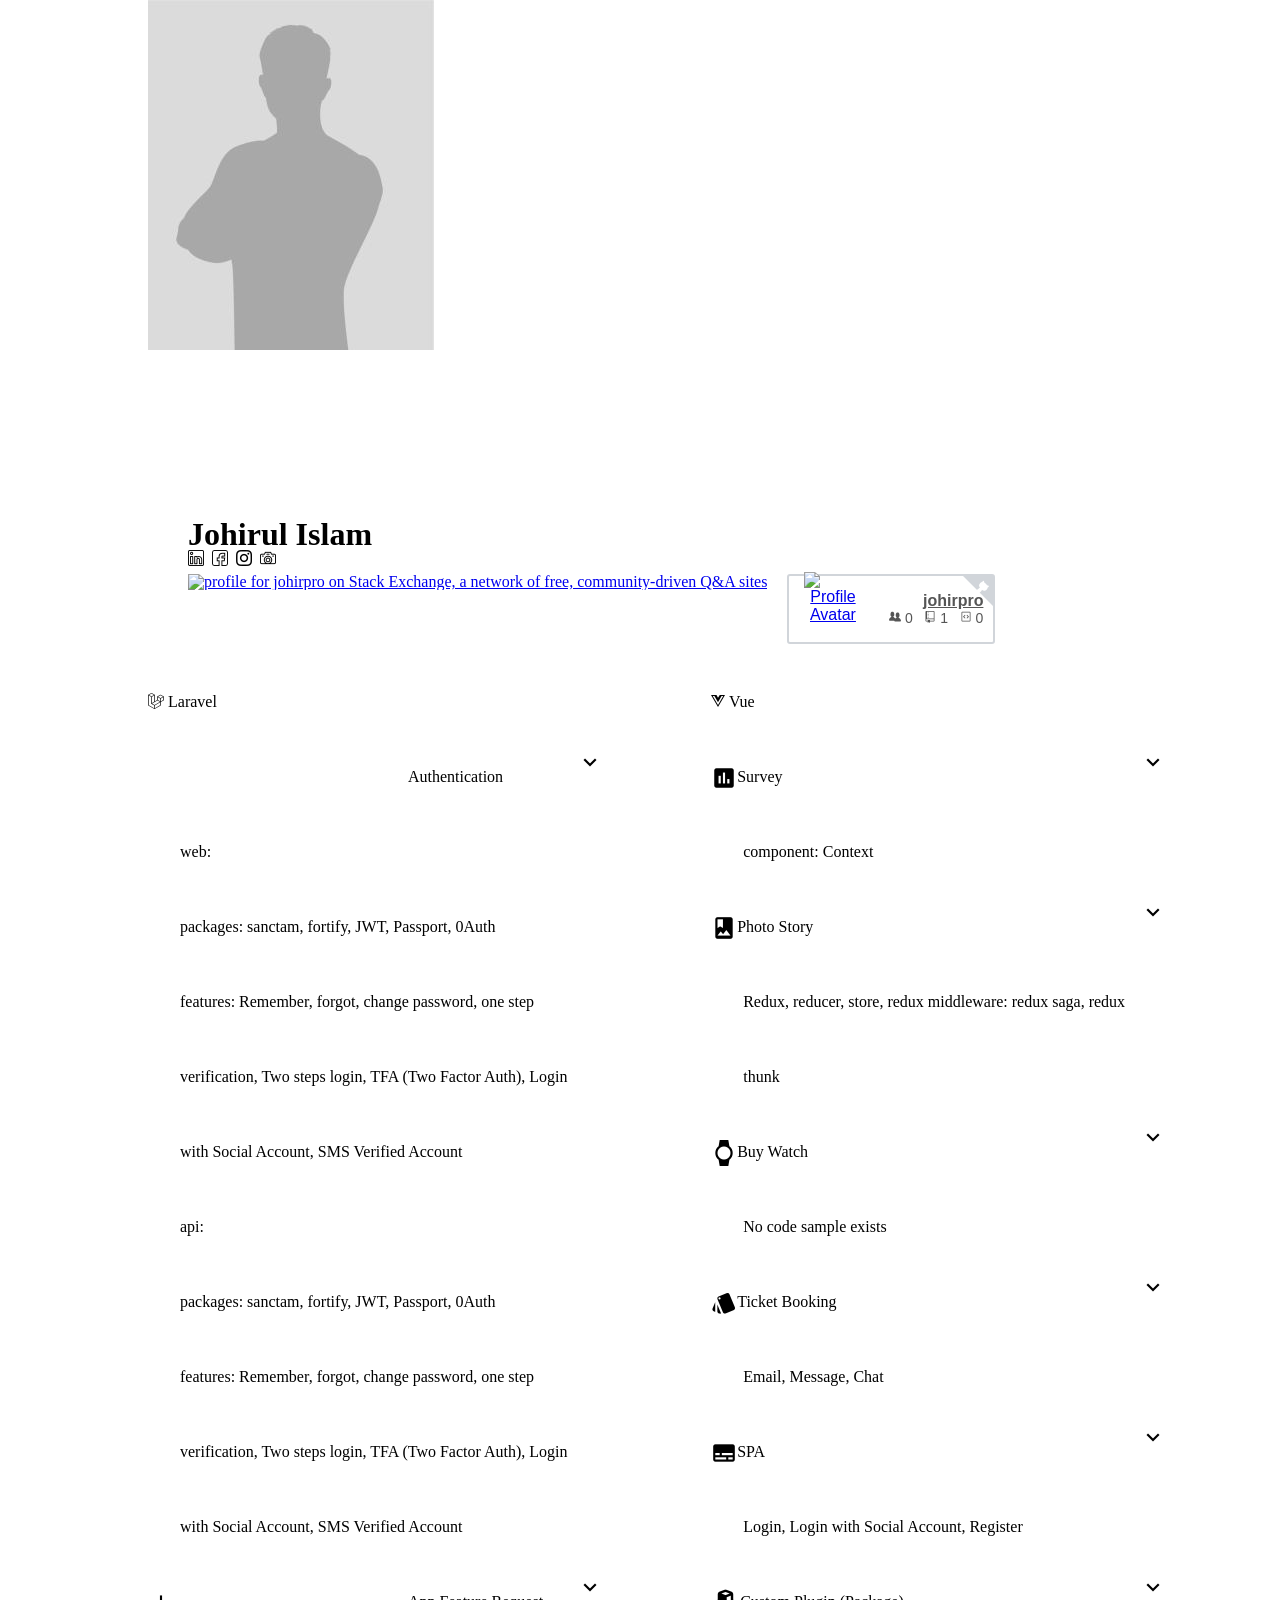
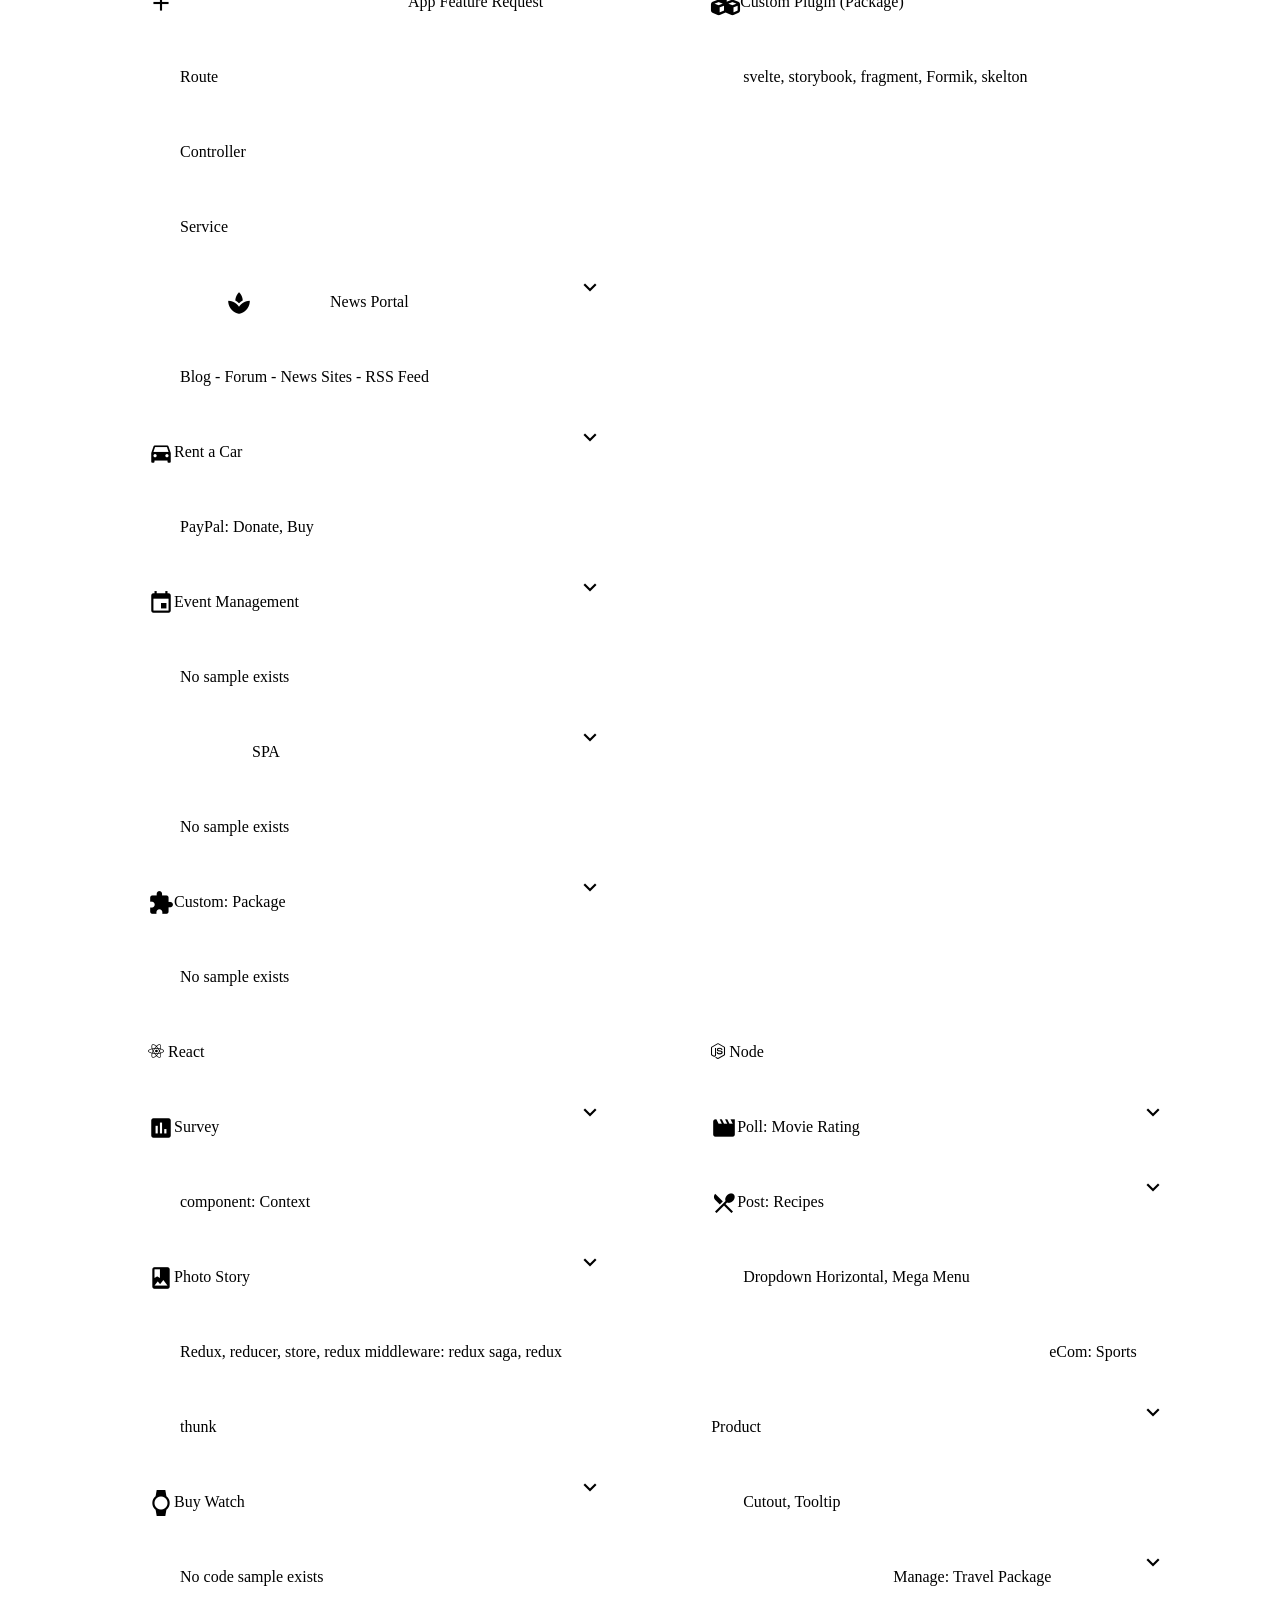
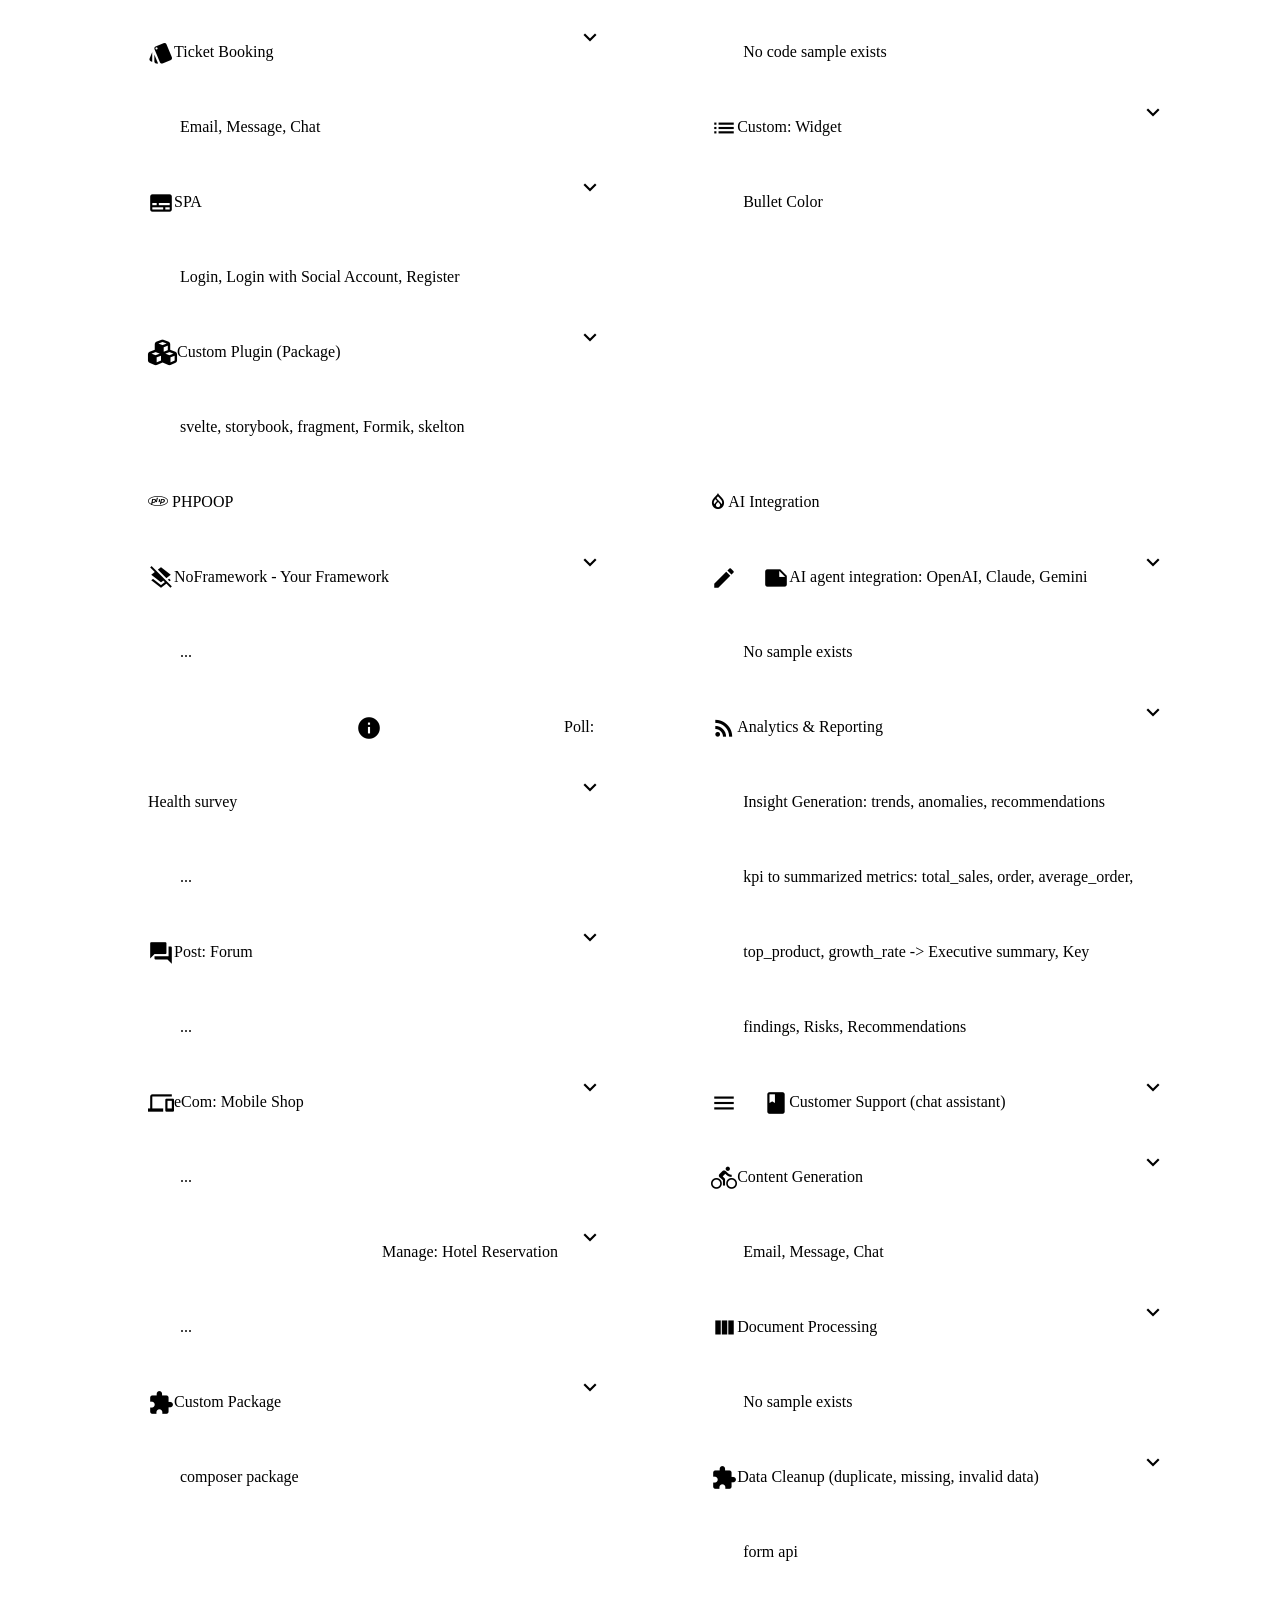
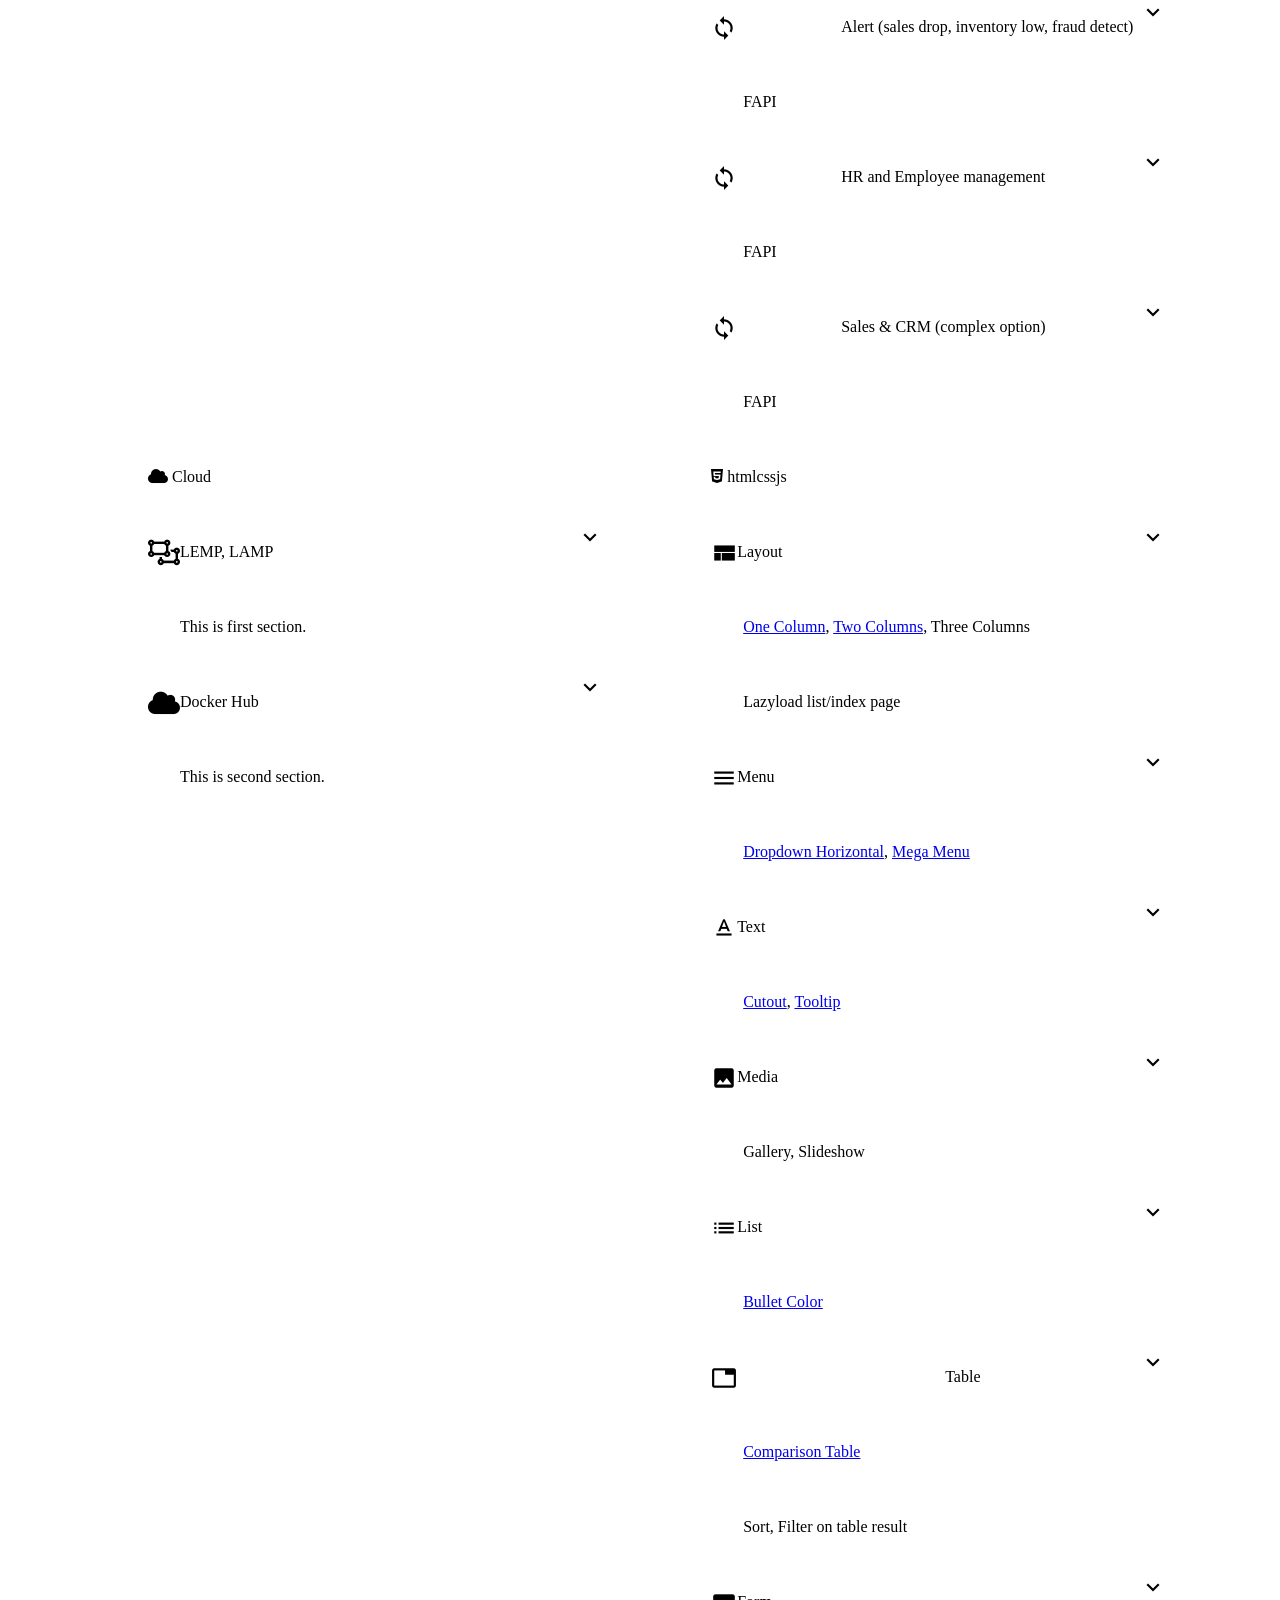
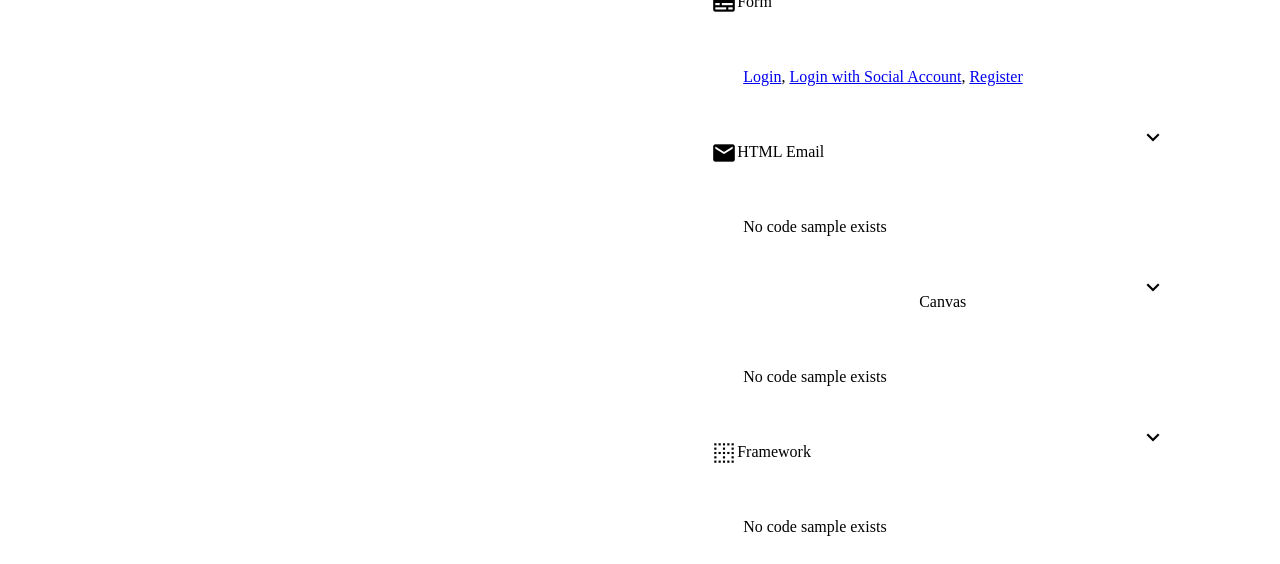
==== commit c832391f: "Updated saas and ai based task" ====
--- a/index.html
+++ b/index.html
@@ -136,12 +136,12 @@
                         </div>
                         <div class="collapsible-body"><p>No sample exists</p></div>
                     </li>
-                    <li>
+                    <!-- <li>
                         <div class="collapsible-header">
                             <i class="material-icons">view_comfy</i>Frontend
                         </div>
                         <div class="collapsible-body"><p>No sample exists</p></div>
-                    </li>
+                    </li> -->
                     <li>
                         <div class="collapsible-header">
                             <i class="material-icons">feed</i>SPA
@@ -154,7 +154,7 @@
                         </div>
                         <div class="collapsible-body"><p>No sample exists</p></div>
                     </li>
-                    <li>
+                    <!-- <li>
                         <div class="collapsible-header">
                             <i class="material-icons">sync_alt</i>API
                         </div>
@@ -171,7 +171,7 @@
                             <i class="material-icons">translate</i>Localization
                         </div>
                         <div class="collapsible-body"><p>No sample exists</p></div>
-                    </li>
+                    </li> -->
                 </ul>
             </div>
             <div class="sections r-item">
@@ -207,14 +207,14 @@
                             <p>Email, Message, Chat</p>
                         </div>
                     </li>
-                    <li>
+                    <!-- <li>
                         <div class="collapsible-header">
                             <i class = "material-icons">drag_indicator</i>List Page Drag-Drop (index)
                         </div>
                         <div class="collapsible-body">
                             <p>Remix, Nextjs</p>
                         </div>
-                    </li>
+                    </li> -->
                     <li>
                         <div class = "collapsible-header">
                             <i class = "material-icons">subtitles</i>SPA
@@ -231,14 +231,14 @@
                             <p>svelte, storybook, fragment, Formik, skelton</p>
                         </div>
                     </li>
-                    <li>
+                    <!-- <li>
                         <div class = "collapsible-header">
                             <i class="material-icons">sync_alt</i>API
                         </div>
                         <div class = "collapsible-body">
                             <p>Comparison Table</p>
                         </div>
-                    </li>
+                    </li> -->
                 </ul>
             </div>
             <div class="sections">
@@ -274,14 +274,14 @@
                             <p>Email, Message, Chat</p>
                         </div>
                     </li>
-                    <li>
+                    <!-- <li>
                         <div class="collapsible-header">
                             <i class = "material-icons">drag_indicator</i>List Page Drag-Drop (index)
                         </div>
                         <div class="collapsible-body">
                             <p>Remix, Nextjs</p>
                         </div>
-                    </li>
+                    </li> -->
                     <li>
                         <div class = "collapsible-header">
                             <i class = "material-icons">subtitles</i>SPA
@@ -298,14 +298,14 @@
                             <p>svelte, storybook, fragment, Formik, skelton</p>
                         </div>
                     </li>
-                    <li>
+                    <!-- <li>
                         <div class = "collapsible-header">
                             <i class="material-icons">sync_alt</i>API
                         </div>
                         <div class = "collapsible-body">
                             <p>Comparison Table</p>
                         </div>
-                    </li>
+                    </li> -->
                 </ul>
             </div>
             <div class="sections r-item">
@@ -350,14 +350,14 @@
                             <p>Bullet Color</p>
                         </div>
                     </li>
-                    <li>
+                   <!--  <li>
                         <div class = "collapsible-header">
                             <i class = "material-icons">table_chart</i>UI
                         </div>
                         <div class = "collapsible-body">
                             <p>...</p>
                         </div>
-                    </li>
+                    </li> -->
                 </ul>
             </div>
             <!-- <div class="sections r-item">
@@ -445,27 +445,27 @@
                         </div>
                         <div class="collapsible-body"><p>...</p></div>
                     </li>
-                    <li>
+                    <!-- <li>
                         <div class="collapsible-header">
                             <i class="material-icons">view_column</i>Template
                         </div>
                         <div class="collapsible-body"><p>Twig</p></div>
-                    </li>
+                    </li> -->
                     <li>
                         <div class="collapsible-header">
                             <i class="material-icons">extension</i>Custom Package
                         </div>
                         <div class="collapsible-body"><p>composer package</p></div>
                     </li>
-                    <li>
+                    <!-- <li>
                         <div class="collapsible-header">
                             <i class="material-icons">sync_alt</i>API
                         </div>
                         <div class="collapsible-body"><p>http_client</p></div>
-                    </li>
-                </ul>
-            </div>
-            <div class="sections r-item">
+                    </li> -->
+                </ul>
+            </div>
+            <!-- <div class="sections r-item">
                 <h2><i class="fab fa-drupal"></i> Drupal</h2>
                 <ul class = "collapsible" data-collapsible = "accordion">
                     <li>
@@ -509,6 +509,73 @@
                     <li>
                         <div class = "collapsible-header">
                             <i class="material-icons">sync_alt</i>API</div>
+                        <div class = "collapsible-body">
+                            <p>FAPI</p>
+                        </div>
+                    </li>
+                </ul>
+            </div> -->
+            <div class="sections r-item">
+                <h2><i class="fab fa-drupal"></i> AI Integration</h2>
+                <ul class = "collapsible" data-collapsible = "accordion">
+                    <li>
+                        <div class = "collapsible-header">
+                            <i class="material-icons">edit_note</i>AI agent integration: OpenAI, Claude, Gemini</div>
+                        <div class = "collapsible-body"><p>No sample exists</p></div>
+                    </li>
+                    <li>
+                        <div class = "collapsible-header">
+                            <i class = "material-icons">rss_feed</i>Analytics & Reporting</div>
+                        <div class = "collapsible-body">
+                            <p>
+                                Insight Generation: trends, anomalies, recommendations<br>
+                                kpi to summarized metrics: total_sales, order, average_order, top_product, growth_rate -> Executive summary, Key findings, Risks, Recommendations
+                            </p>
+                        </div>
+                    </li>
+                    <li>
+                        <div class = "collapsible-header">
+                            <i class = "material-icons">menu_book</i>Customer Support (chat assistant)</div>
+                        <div class = "collapsible-body">
+                            <p></p>
+                        </div>
+                    </li>
+                    <li>
+                        <div class = "collapsible-header">
+                            <i class = "material-icons">directions_bike</i>Content Generation</div>
+                        <div class = "collapsible-body">
+                            <p>Email, Message, Chat</p>
+                        </div>
+                    </li>
+                    <li>
+                        <div class = "collapsible-header">
+                            <i class = "material-icons">view_column</i>Document Processing</div>
+                        <div class = "collapsible-body"><p>No sample exists</p></div>
+                    </li>
+                    <li>
+                        <div class = "collapsible-header">
+                            <i class="material-icons">extension</i>Data Cleanup (duplicate, missing, invalid data)</div>
+                        <div class = "collapsible-body">
+                            <p>form api</p>
+                        </div>
+                    </li>
+                    <li>
+                        <div class = "collapsible-header">
+                            <i class="material-icons">sync_alt</i>Alert (sales drop, inventory low, fraud detect)</div>
+                        <div class = "collapsible-body">
+                            <p>FAPI</p>
+                        </div>
+                    </li>
+                    <li>
+                        <div class = "collapsible-header">
+                            <i class="material-icons">sync_alt</i>HR and Employee management</div>
+                        <div class = "collapsible-body">
+                            <p>FAPI</p>
+                        </div>
+                    </li>
+                    <li>
+                        <div class = "collapsible-header">
+                            <i class="material-icons">sync_alt</i>Sales & CRM (complex option)</div>
                         <div class = "collapsible-body">
                             <p>FAPI</p>
                         </div>
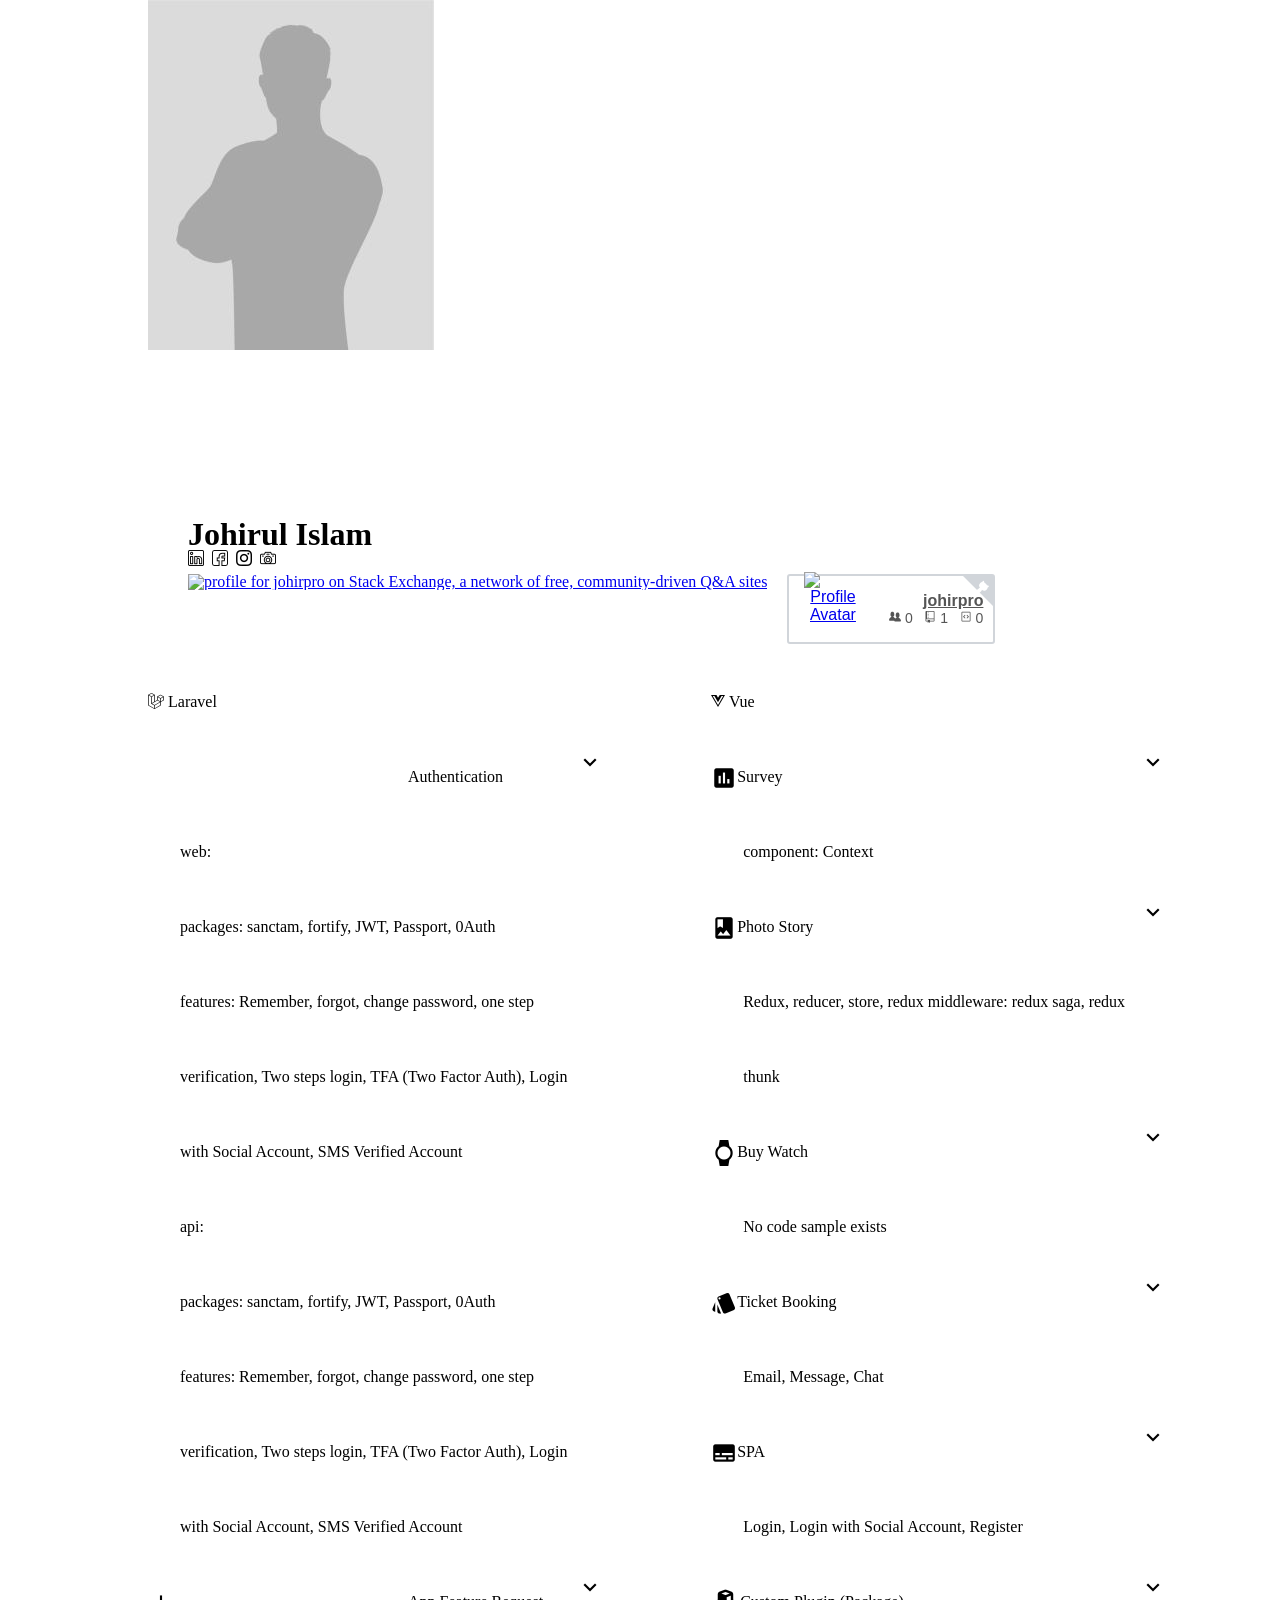
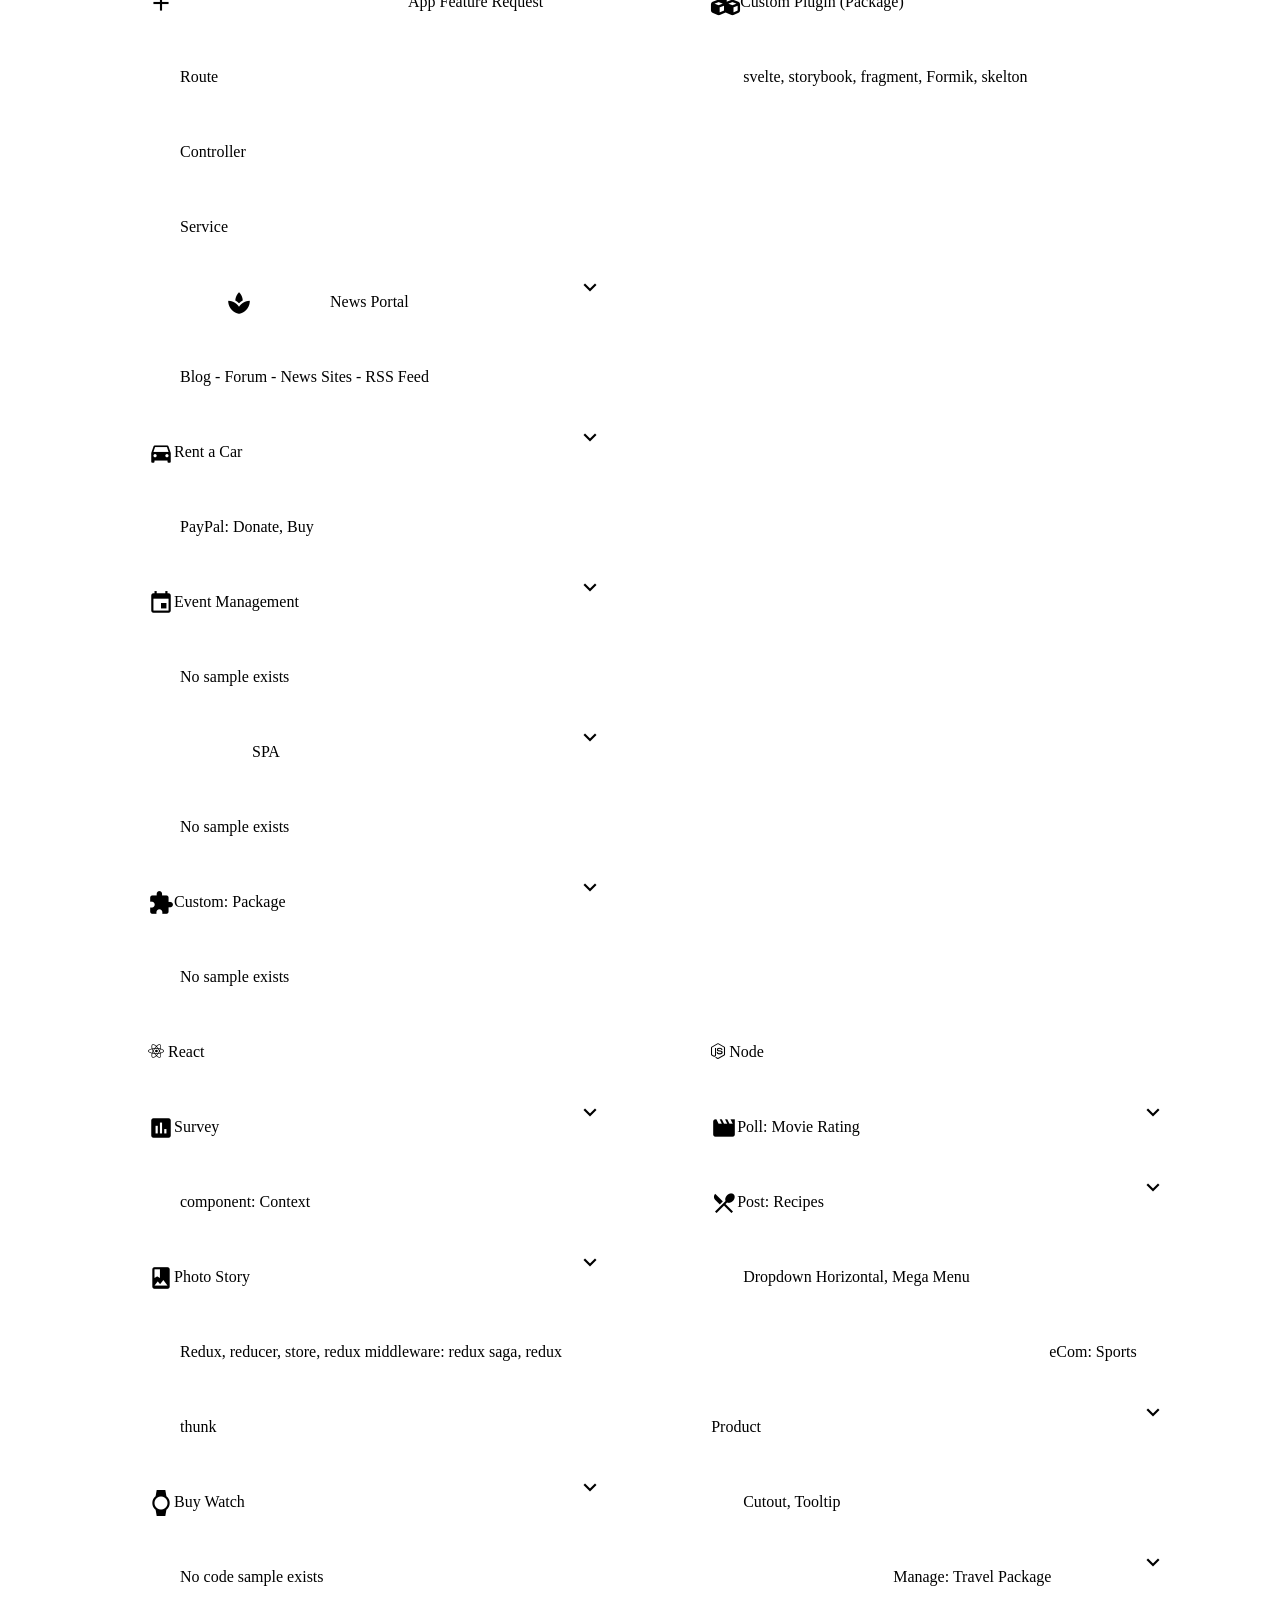
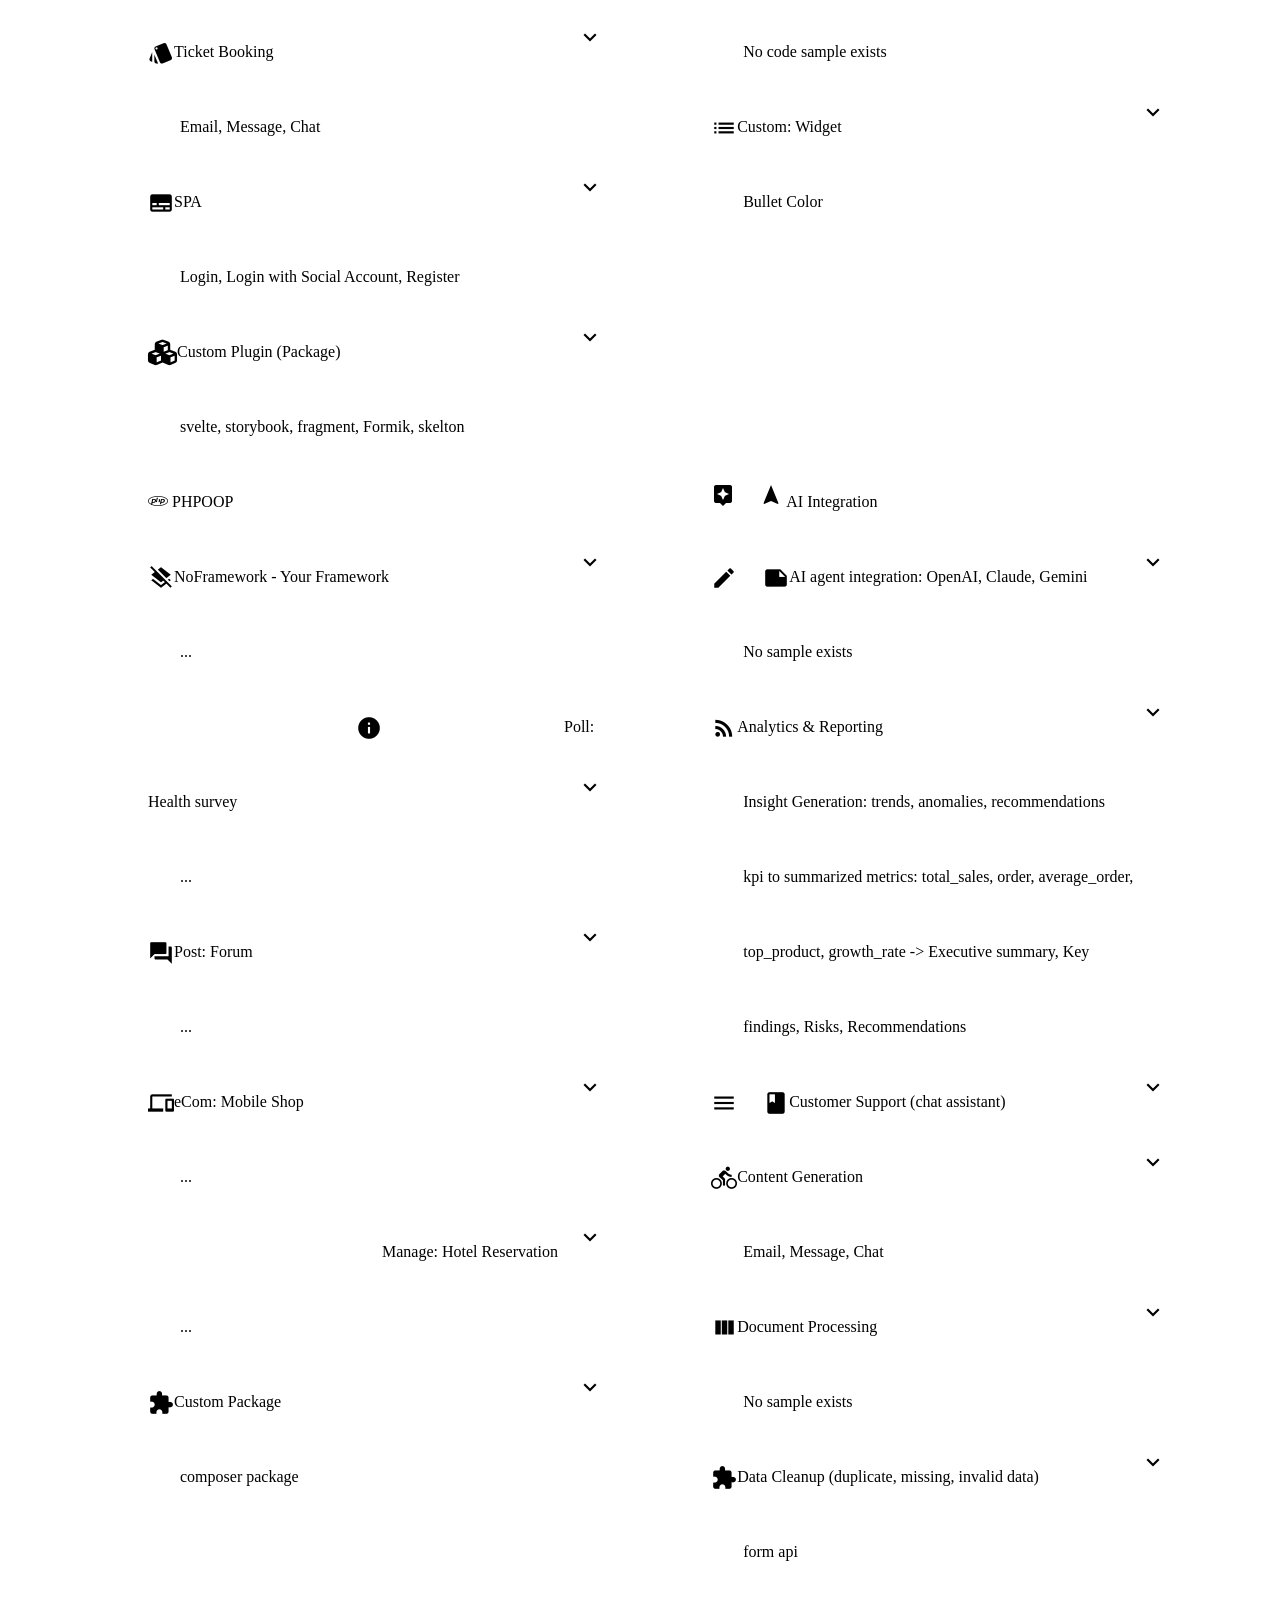
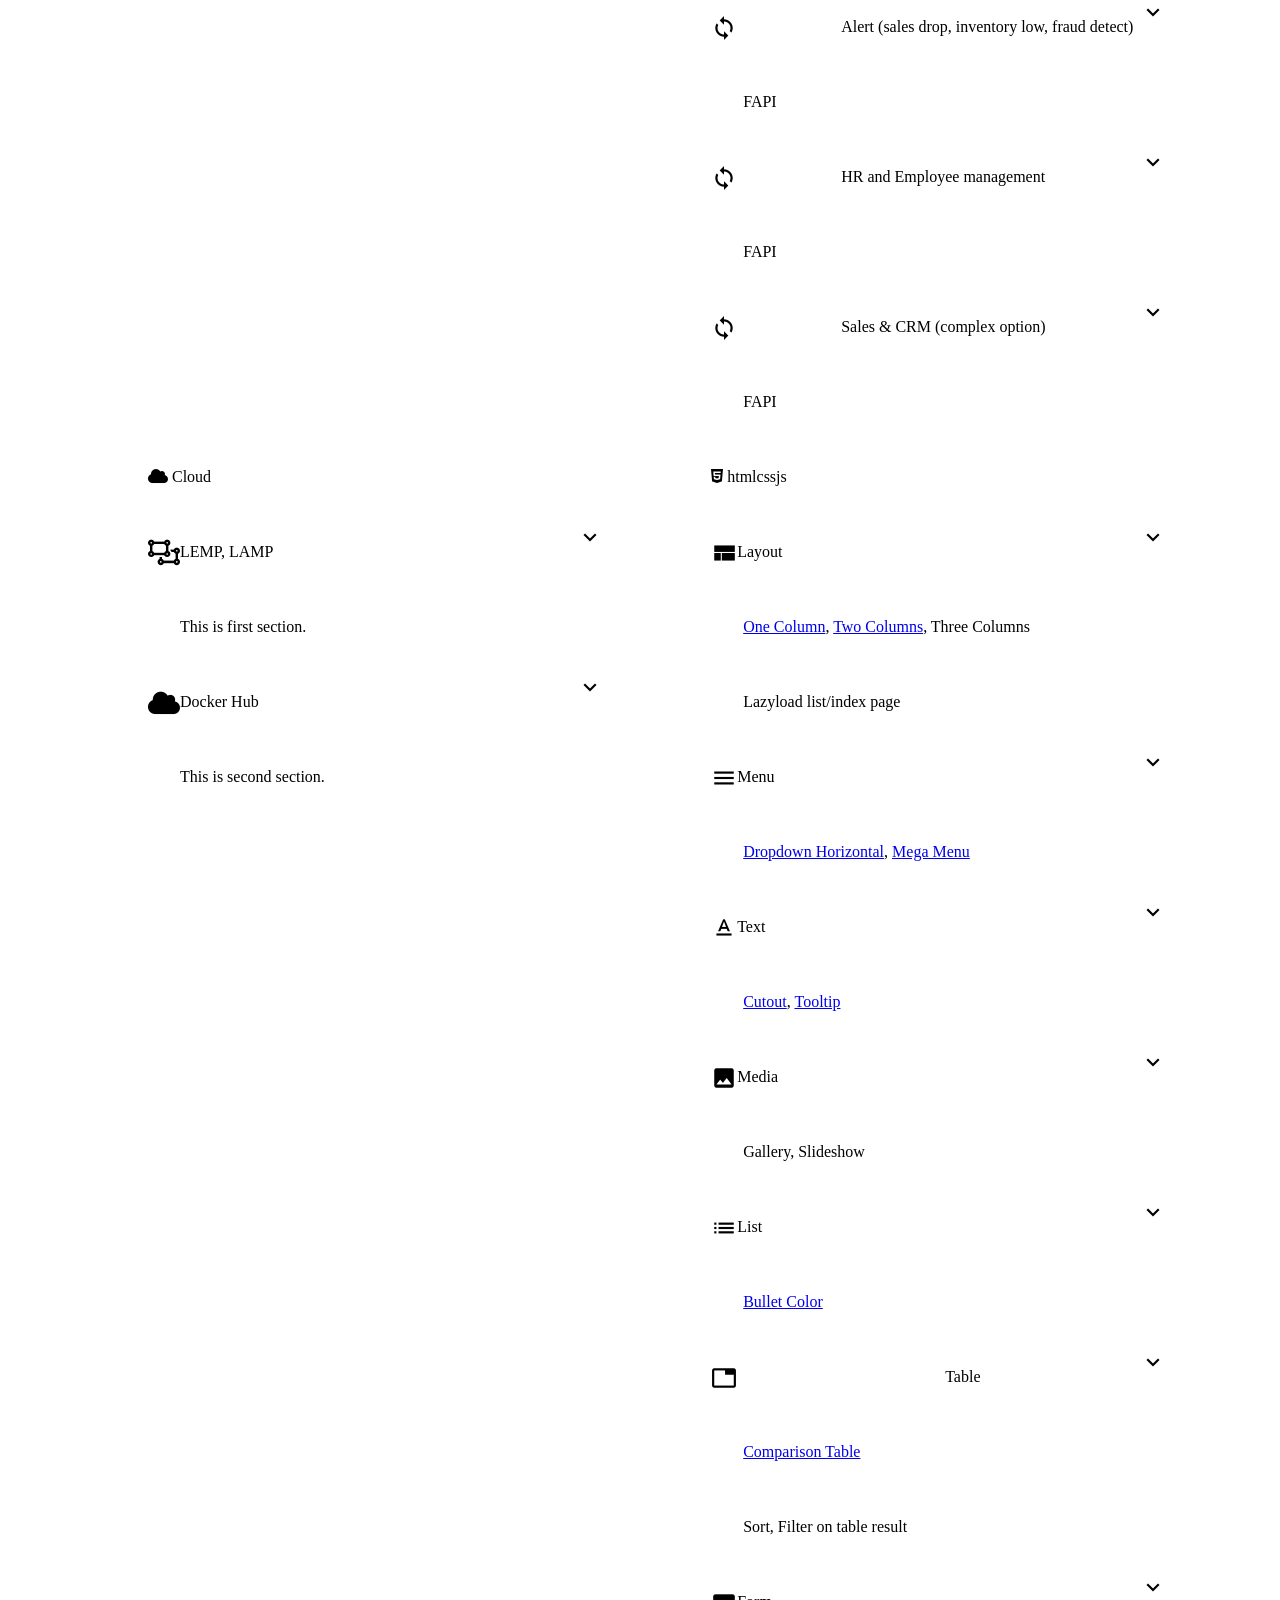
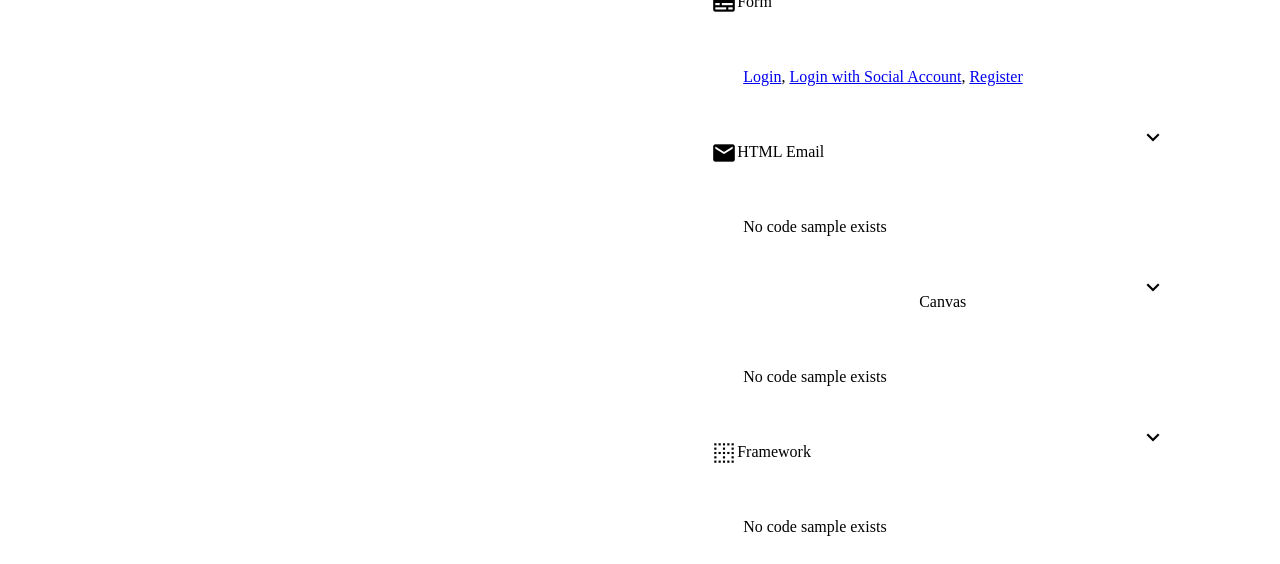
==== commit ec63d701: "updated ai icon" ====
--- a/index.html
+++ b/index.html
@@ -516,7 +516,8 @@
                 </ul>
             </div> -->
             <div class="sections r-item">
-                <h2><i class="fab fa-drupal"></i> AI Integration</h2>
+                <!-- <h2><i class="fab fa-drupal"></i> AI Integration</h2> -->
+                <h2><i class="material-icons">assistant_navigation</i> AI Integration</h2>
                 <ul class = "collapsible" data-collapsible = "accordion">
                     <li>
                         <div class = "collapsible-header">
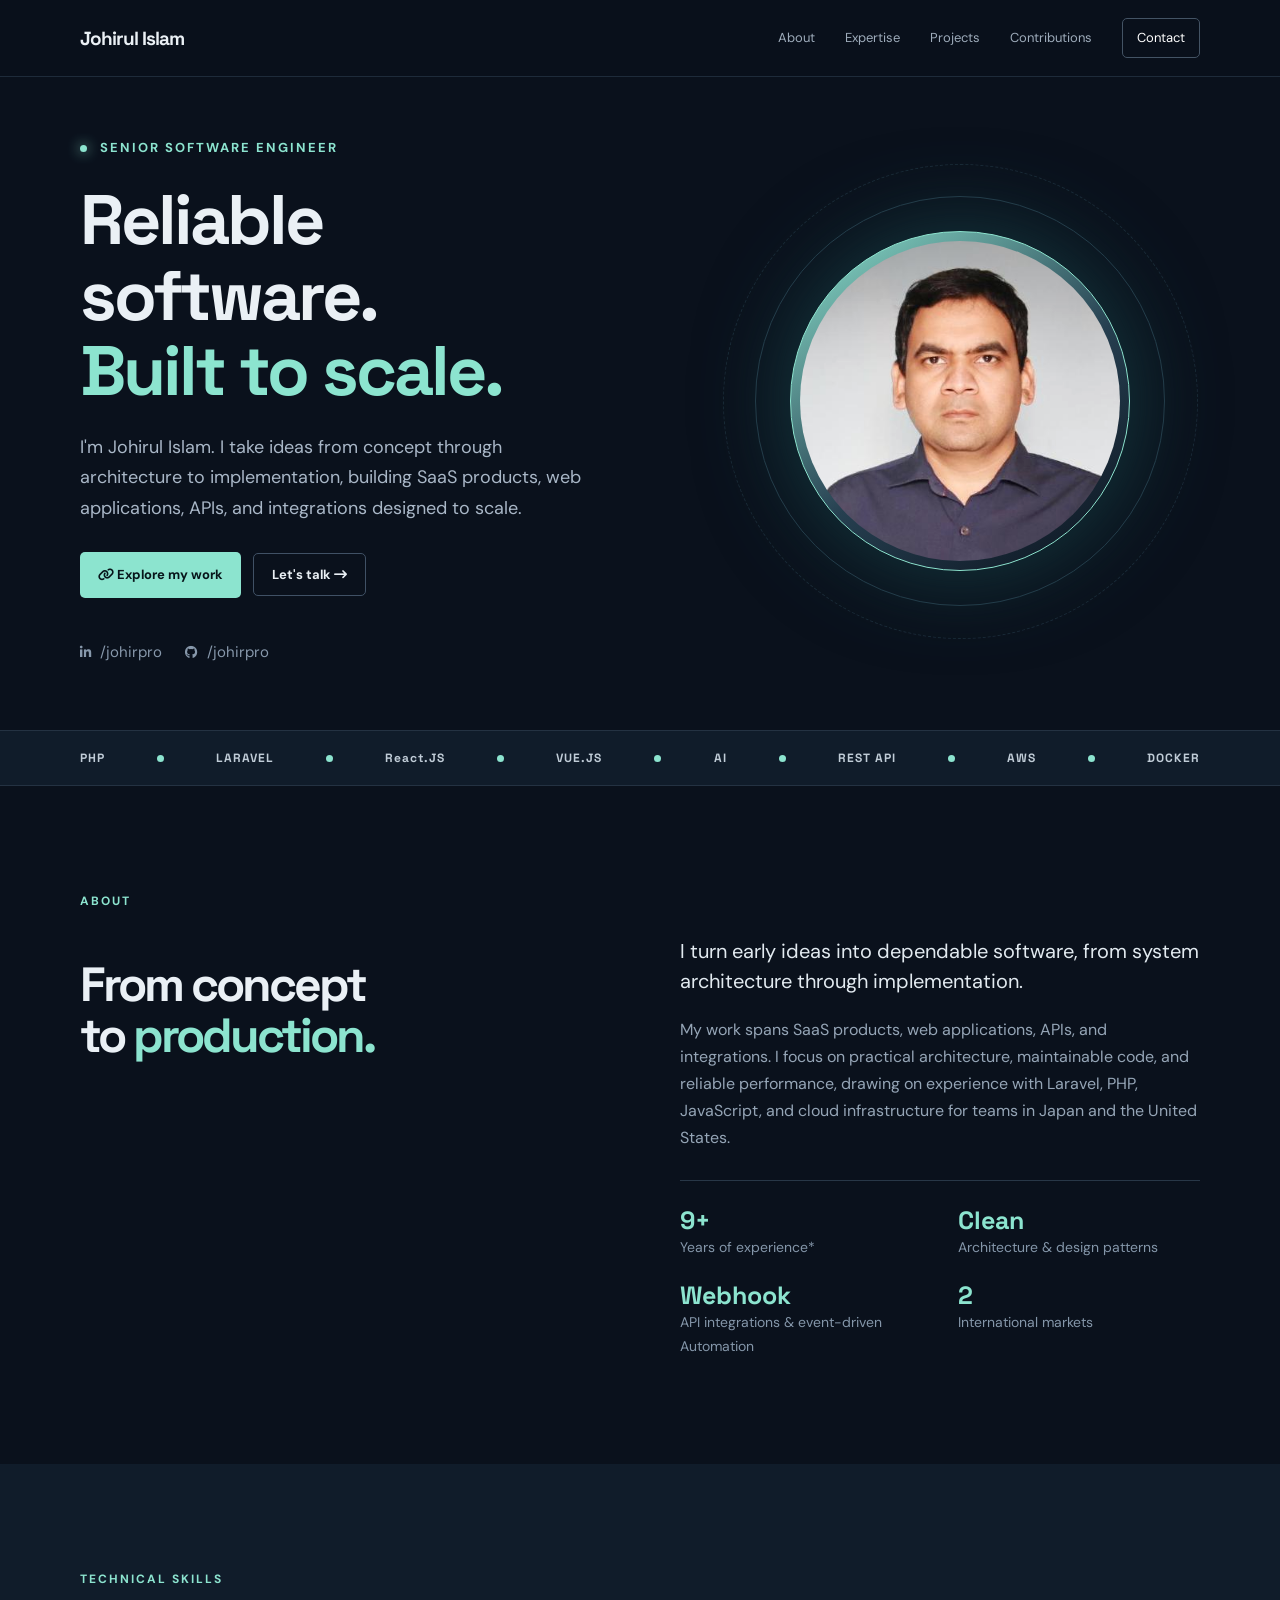
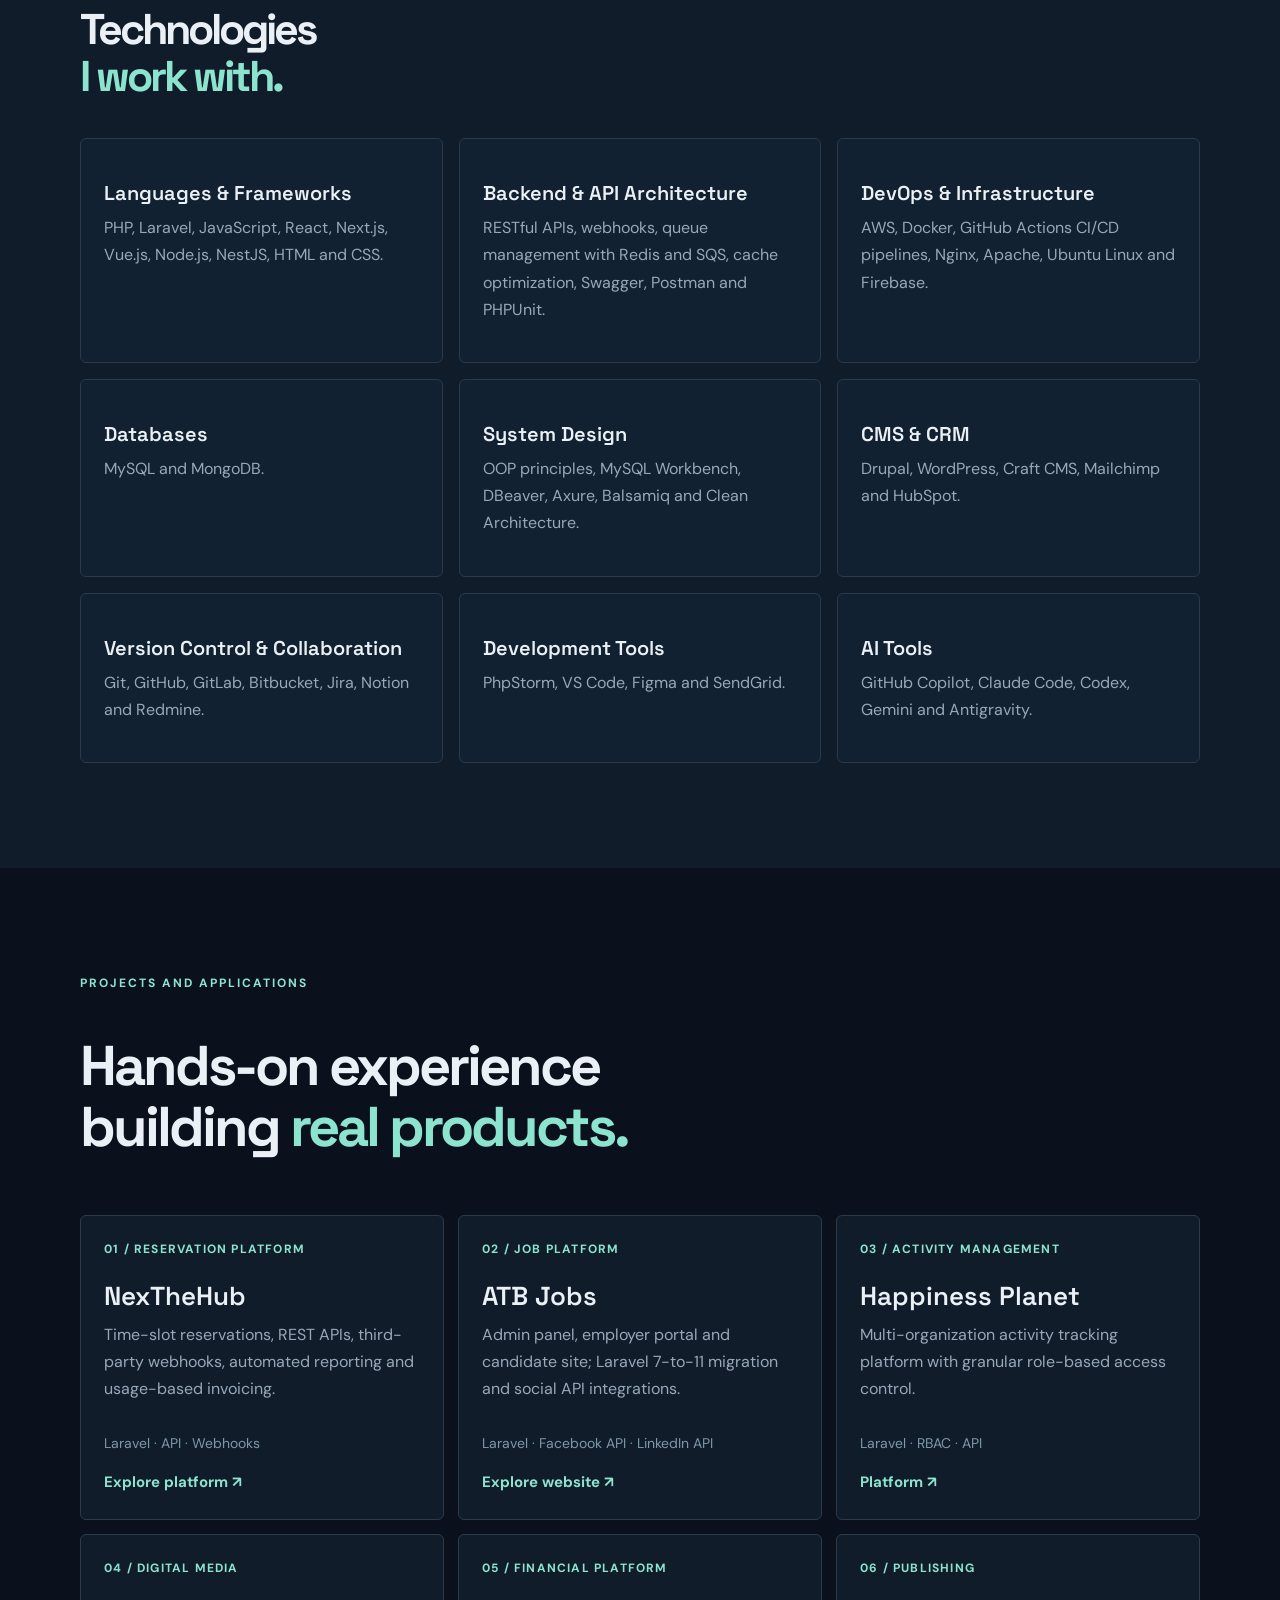
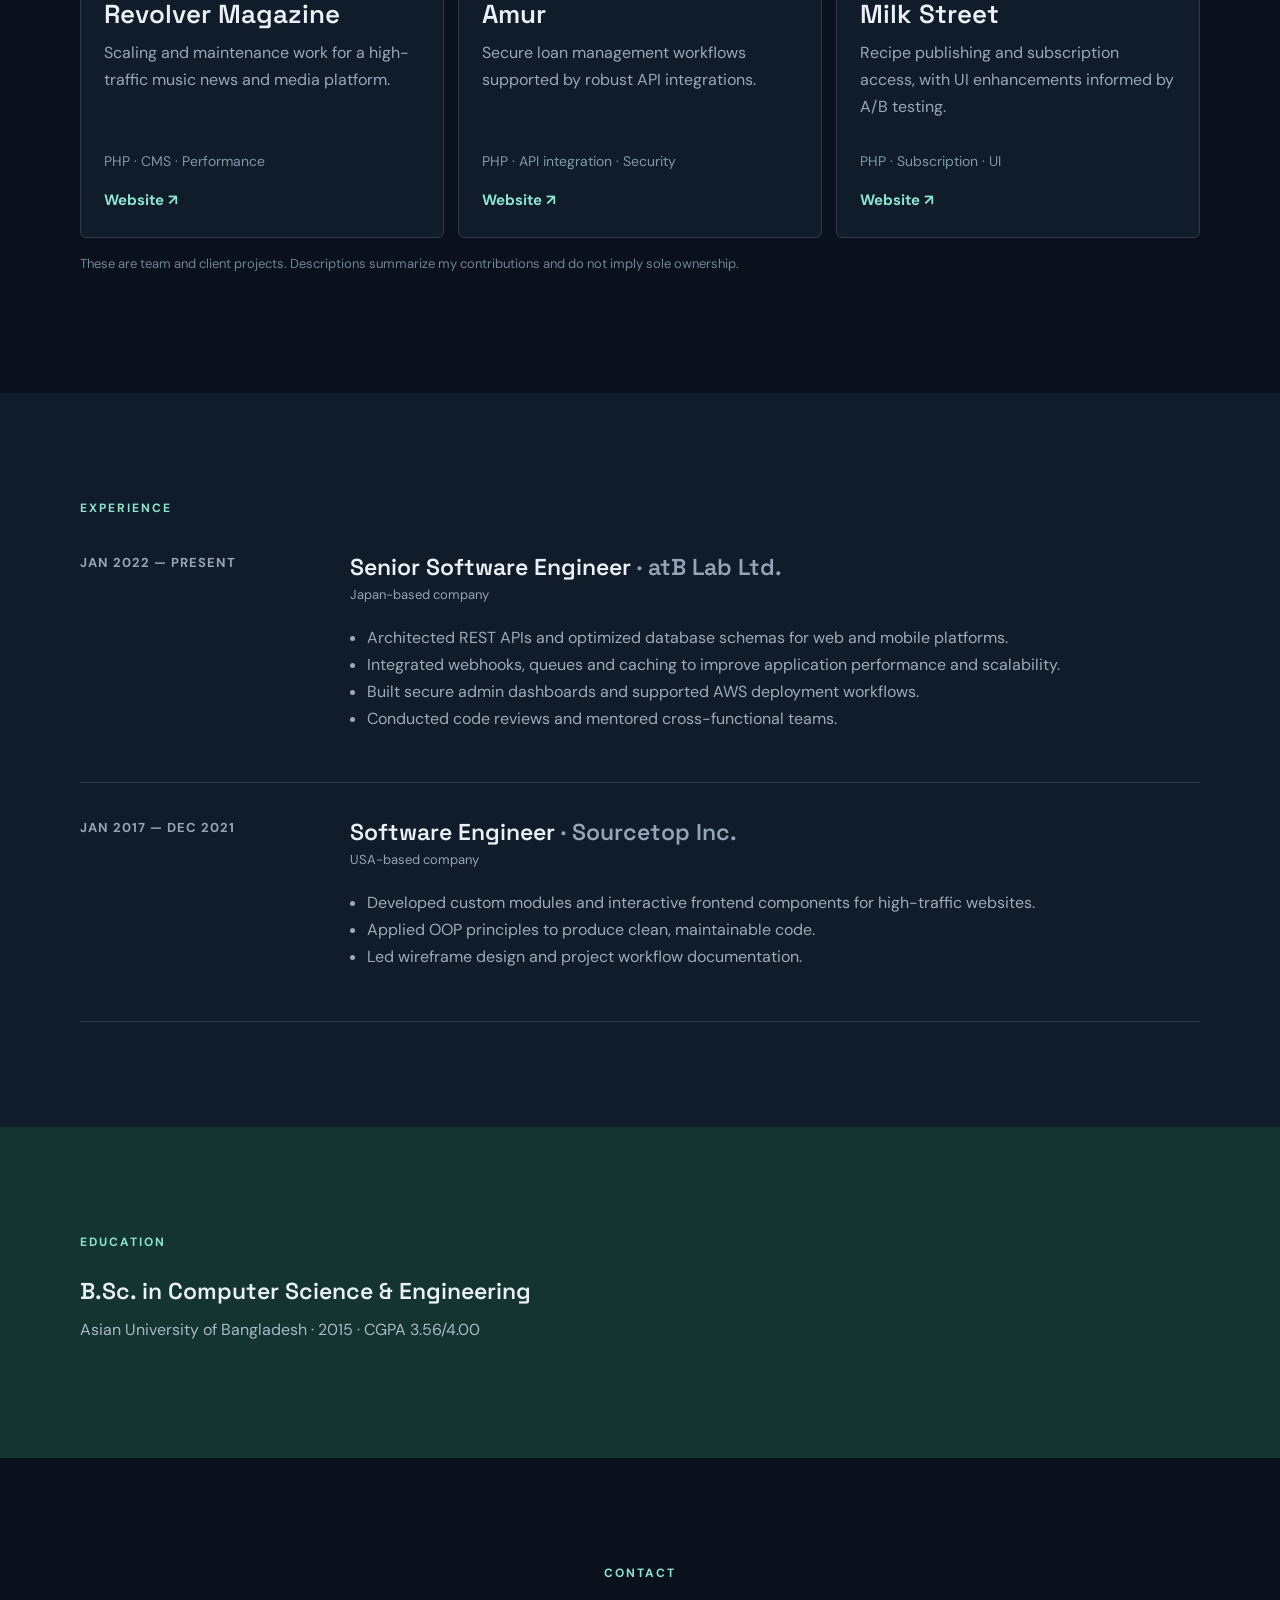
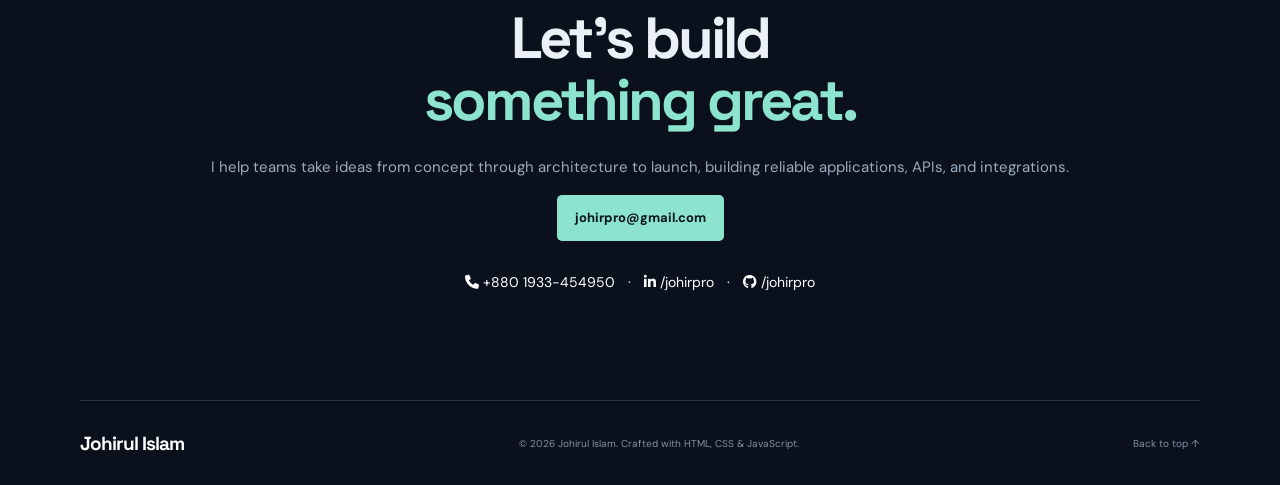
==== commit e4a49df7: "added portfolio page" ====
--- a/index.html
+++ b/index.html
@@ -1,694 +1,401 @@
-<!doctype html>
-<html>
-<!-- inithtmlcss version 0.1 Date: 08 oct 2015 -->
-<!-- source:  -->
-<head>
-    <meta charset="utf-8">
-    <meta name="description" content="Portfolio and index page of the programming code of the Johirul Islam - johirpro">
-    <meta name="viewport" content="width=device-width, initial-scale=1, minimum-scale=1" />
-    <title>Johirul Islam | Portfolio</title>
-    <link rel="icon" type="image/x-icon" href="images/favicon.ico">
-    <link rel="stylesheet" type="text/css" href="css/reset.css">
-    <link rel="stylesheet" href="https://cdnjs.cloudflare.com/ajax/libs/materialize/0.97.3/css/materialize.min.css">
-    <link rel="stylesheet" type="text/css" href="css/style.css">
-    <link rel="stylesheet" href="https://cdnjs.cloudflare.com/ajax/libs/font-awesome/6.0.0/css/all.min.css">
-<!--    <link rel="stylesheet" href="https://use.fontawesome.com/releases/v5.5.0/css/all.css" integrity="sha384-B4dIYHKNBt8Bc12p+WXckhzcICo0wtJAoU8YZTY5qE0Id1GSseTk6S+L3BlXeVIU" crossorigin="anonymous">-->
-    <link rel="stylesheet" href="https://fonts.googleapis.com/icon?family=Material+Icons">
-    <script type="text/javascript" src="https://code.jquery.com/jquery-2.1.1.min.js"></script>
-    <script type="text/javascript" src="https://cdnjs.cloudflare.com/ajax/libs/materialize/0.97.3/js/materialize.min.js"></script>
-    <script data-ad-client="ca-pub-1114024082704023" async src="https://pagead2.googlesyndication.com/pagead/js/adsbygoogle.js"></script>
-    <script type="text/javascript" src="js/script.js" defer></script>
-</head>
-<body>
-<div id="main-wrapper">
-    <!-- START HEADER SECTION -->
-    <div id="header-wrapper" class="header">
-        <div><img class="bio" src="images/bio.jpg"></div>
-        <div class="profile">
-            <h1>Johirul Islam</h1>
-            <div class="social">
-                <a href="https://www.linkedin.com/in/johirpro" target="_blank"><img src="images/in_16.png"></a>&nbsp;
-                <a href="https://www.facebook.com/johirpro" target="_blank"><img src="images/fb_16.png"></a>&nbsp;
-                <a href="https://www.instagram.com/johirpro" target="_blank"><img src="images/ig_16.png"></a>&nbsp;
-                <a href="https://www.pexels.com/@johirpro" target="_blank"><img src="images/ph_16.png"></a>
-            </div>
-            <div class="flair">
-                <div class="so-flair">
-                    <a
-                        href="https://stackexchange.com/users/5770596"><img
-                        src="https://stackexchange.com/users/flair/5770596.png" width="208" height="70"
-                        alt="profile for johirpro on Stack Exchange, a network of free, community-driven Q&amp;A sites"
-                        title="profile for johirpro on Stack Exchange, a network of free, community-driven Q&amp;A sites">
-                    </a>
-                </div>
-                <div class="github-flair" style="box-sizing: border-box; line-height: normal; display: flex; align-items: center; width: 208px; height: 70px; color: rgb(85, 85, 85); position: relative; border: 2px solid rgb(209, 213, 218); border-radius: 3px; padding: 5px 10px; font-family: -apple-system,BlinkMacSystemFont,&quot;Segoe UI&quot;,Roboto,Helvetica,Arial,sans-serif,&quot;Apple Color Emoji&quot;,&quot;Segoe UI Emoji&quot;,&quot;Segoe UI Symbol&quot;;">
-                    <svg title="GitHub Flair" width="30" height="30" viewBox="0 0 250 250" style="fill: rgb(209, 213, 218); color: rgb(255, 255, 255); position: absolute; top: 0px; right: 0px; border: 0px none;">
-                        <path d="M0,0 L115,115 L130,115 L142,142 L250,250 L250,0 Z"></path>
-                        <path d="M115.0,115.0 C114.9,115.1 118.7,116.5 119.8,115.4 L133.7,101.6 C136.9,99.2 139.9,98.4 142.2,98.6 C133.8,88.0 127.5,74.4 143.8,58.0 C148.5,53.4 154.0,51.2 159.7,51.0 C160.3,49.4 163.2,43.6 171.4,40.1 C171.4,40.1 176.1,42.5 178.8,56.2 C183.1,58.6 187.2,61.8 190.9,65.4 C194.5,69.0 197.7,73.2 200.1,77.6 C213.8,80.2 216.3,84.9 216.3,84.9 C212.7,93.1 206.9,96.0 205.4,96.6 C205.1,102.4 203.0,107.8 198.3,112.5 C181.9,128.9 168.3,122.5 157.7,114.1 C157.9,116.9 156.7,120.9 152.7,124.9 L141.0,136.5 C139.8,137.7 141.6,141.9 141.8,141.8 Z" fill="currentColor"></path>
-                    </svg>
-                    <div class="avatar" style="text-align: center; position: relative; width: 75px; height: 75px; margin-left: 5px;">
-                        <a
-                            href="https://github.com/johirpro" target="_blank"><img
-                            src="https://avatars0.githubusercontent.com/u/10723337?v=4" alt="Profile Avatar"
-                            style="width: 100%; height: 100%; border-radius: 0px;">
-                        </a>
-                    </div>
-                    <div class="info" style="width: 160px; text-align: right; font-size: 14px;">
-                        <div class="name" style="font-weight: bold; font-size: 16px;"><a href="https://github.com/johirpro" target="_blank" style="color: rgb(85, 85, 85);">johirpro</a></div>
-                        <div class="meta">
-                            <span title="Followers">
-                                <svg height="12" viewBox="0 0 16 16" width="12" style="fill: rgb(85, 85, 85);">
-                                    <path fill-rule="evenodd" d="M16 12.999c0 .439-.45 1-1 1H7.995c-.539 0-.994-.447-.995-.999H1c-.54 0-1-.561-1-1 0-2.634 3-4 3-4s.229-.409 0-1c-.841-.621-1.058-.59-1-3 .058-2.419 1.367-3 2.5-3s2.442.58 2.5 3c.058 2.41-.159 2.379-1 3-.229.59 0 1 0 1s1.549.711 2.42 2.088C9.196 9.369 10 8.999 10 8.999s.229-.409 0-1c-.841-.62-1.058-.59-1-3 .058-2.419 1.367-3 2.5-3s2.437.581 2.495 3c.059 2.41-.158 2.38-1 3-.229.59 0 1 0 1s3.005 1.366 3.005 4"></path>
-                                </svg> 0&nbsp;&nbsp;
-                            </span>
-                            <span title="Total Public Repositories">
-                                <svg height="12" viewBox="0 0 12 16" width="12" style="fill: rgb(85, 85, 85);">
-                                    <path fill-rule="evenodd" d="M4 9H3V8h1v1zm0-3H3v1h1V6zm0-2H3v1h1V4zm0-2H3v1h1V2zm8-1v12c0 .55-.45 1-1 1H6v2l-1.5-1.5L3 16v-2H1c-.55 0-1-.45-1-1V1c0-.55.45-1 1-1h10c.55 0 1 .45 1 1zm-1 10H1v2h2v-1h3v1h5v-2zm0-10H2v9h9V1z"></path>
-                                </svg> 1&nbsp;&nbsp;
-                            </span>
-                            <span title="Total Public Gists">
-                                <svg height="12" viewBox="0 0 12 16" width="12" style="fill: rgb(85, 85, 85);">
-                                    <path fill-rule="evenodd" d="M7.5 5L10 7.5 7.5 10l-.75-.75L8.5 7.5 6.75 5.75 7.5 5zm-3 0L2 7.5 4.5 10l.75-.75L3.5 7.5l1.75-1.75L4.5 5zM0 13V2c0-.55.45-1 1-1h10c.55 0 1 .45 1 1v11c0 .55-.45 1-1 1H1c-.55 0-1-.45-1-1zm1 0h10V2H1v11z"></path>
-                                </svg> 0
-                            </span>
-                        </div>
-                    </div>
-                </div>
-            </div>
-        </div>
-    </div>
-    <!-- END HEADER SECTION -->
-
-    <!-- START MAIN CONTENT SECTION -->
-    <div id="content-wrapper">
-        <div class="sections-container">
-            <div class="sections">
-                <h2> <i class="fa-brands fa-laravel"></i> Laravel</h2>
-                <ul class="collapsible" data-collapsible="accordion">
-                    <!-- <li>
-                        <div class="collapsible-header">
-                            <i class="fas fa-database"></i>Database Operation
-                        </div>
-                        <div class="collapsible-body"><p>NoSQL: MongoDB; graphQL</p></div>
-                    </li> -->
-                    <li>
-                        <div class="collapsible-header">
-                            <i class="material-icons">how_to_reg</i>Authentication
-                        </div>
-                        <div class="collapsible-body">
-                            <p><strong>web:</strong></p>
-                            <p><strong>packages:</strong> sanctam, fortify, JWT, Passport, 0Auth </p>
-                            <p><strong>features:</strong> Remember, forgot, change password, one step verification,
-                              Two steps login, TFA (Two Factor Auth), Login with Social Account, SMS Verified Account
-                            </p>
-                            <p><strong>api:</strong></p>
-                            <p><strong>packages:</strong> sanctam, fortify, JWT, Passport, 0Auth </p>
-                            <p><strong>features:</strong> Remember, forgot, change password, one step verification,
-                              Two steps login, TFA (Two Factor Auth), Login with Social Account, SMS Verified Account
-                            </p>
-                        </div>
-                    </li>
-                    <li>
-                        <div class="collapsible-header">
-                            <i class="material-icons">add_reaction</i>App Feature Request
-                        </div>
-                        <div class="collapsible-body"><p>Route<br>Controller<br>Service</p></div>
-                    </li>
-                    <li>
-                        <div class="collapsible-header">
-                            <i class="material-icons">newspaper</i>News Portal
-                        </div>
-                        <div class="collapsible-body">
-                            <p>Blog - Forum - News Sites - RSS Feed</p>
-                        </div>
-                    </li>
-                    <li>
-                        <div class="collapsible-header">
-                            <i class="material-icons">directions_car</i>Rent a Car
-                        </div>
-                        <div class="collapsible-body">
-                            <p>PayPal: Donate, Buy</p>
-                        </div>
-                    </li>
-                    <li>
-                        <div class="collapsible-header">
-                            <i class="material-icons">event</i>Event Management
-                        </div>
-                        <div class="collapsible-body"><p>No sample exists</p></div>
-                    </li>
-                    <!-- <li>
-                        <div class="collapsible-header">
-                            <i class="material-icons">view_comfy</i>Frontend
-                        </div>
-                        <div class="collapsible-body"><p>No sample exists</p></div>
-                    </li> -->
-                    <li>
-                        <div class="collapsible-header">
-                            <i class="material-icons">feed</i>SPA
-                        </div>
-                        <div class="collapsible-body"><p>No sample exists</p></div>
-                    </li>
-                    <li>
-                        <div class="collapsible-header">
-                            <i class="material-icons">extension</i>Custom: Package
-                        </div>
-                        <div class="collapsible-body"><p>No sample exists</p></div>
-                    </li>
-                    <!-- <li>
-                        <div class="collapsible-header">
-                            <i class="material-icons">sync_alt</i>API
-                        </div>
-                        <div class="collapsible-body"><p>No sample exists</p></div>
-                    </li>
-                    <li>
-                        <div class="collapsible-header">
-                            <i class="material-icons">donut_small</i>Microservice
-                        </div>
-                        <div class="collapsible-body"><p>No sample exists</p></div>
-                    </li>
-                    <li>
-                        <div class="collapsible-header">
-                            <i class="material-icons">translate</i>Localization
-                        </div>
-                        <div class="collapsible-body"><p>No sample exists</p></div>
-                    </li> -->
-                </ul>
-            </div>
-            <div class="sections r-item">
-                <h2><i class="fa-brands fa-vuejs"></i> Vue</h2>
-                <ul class="collapsible" data-collapsible="accordion">
-                    <li>
-                        <div class="collapsible-header">
-                            <i class="material-icons">poll</i></i>Survey
-                        </div>
-                        <div class="collapsible-body">
-                            <p>component: Context</p>
-                        </div>
-                    </li>
-                    <li>
-                        <div class="collapsible-header">
-                            <i class="material-icons">photo_album</i>Photo Story
-                        </div>
-                        <div class="collapsible-body">
-                            <p>Redux, reducer, store, redux middleware: redux saga, redux thunk</p>
-                        </div>
-                    </li>
-                    <li>
-                        <div class="collapsible-header">
-                            <i class="material-icons">watch</i>Buy Watch
-                        </div>
-                        <div class="collapsible-body"><p>No code sample exists</p></div>
-                    </li>
-                    <li>
-                        <div class="collapsible-header">
-                            <i class="material-icons">style</i>Ticket Booking
-                        </div>
-                        <div class="collapsible-body">
-                            <p>Email, Message, Chat</p>
-                        </div>
-                    </li>
-                    <!-- <li>
-                        <div class="collapsible-header">
-                            <i class = "material-icons">drag_indicator</i>List Page Drag-Drop (index)
-                        </div>
-                        <div class="collapsible-body">
-                            <p>Remix, Nextjs</p>
-                        </div>
-                    </li> -->
-                    <li>
-                        <div class = "collapsible-header">
-                            <i class = "material-icons">subtitles</i>SPA
-                        </div>
-                        <div class = "collapsible-body">
-                            <p>Login, Login with Social Account, Register</p>
-                        </div>
-                    </li>
-                    <li>
-                        <div class="collapsible-header">
-                            <i class="fa-solid fa-cubes"></i>Custom Plugin (Package)
-                        </div>
-                        <div class="collapsible-body">
-                            <p>svelte, storybook, fragment, Formik, skelton</p>
-                        </div>
-                    </li>
-                    <!-- <li>
-                        <div class = "collapsible-header">
-                            <i class="material-icons">sync_alt</i>API
-                        </div>
-                        <div class = "collapsible-body">
-                            <p>Comparison Table</p>
-                        </div>
-                    </li> -->
-                </ul>
-            </div>
-            <div class="sections">
-                <h2><i class="fa-brands fa-react"></i> React</h2>
-                <ul class="collapsible" data-collapsible="accordion">
-                    <li>
-                        <div class="collapsible-header">
-                            <i class="material-icons">poll</i></i>Survey
-                        </div>
-                        <div class="collapsible-body">
-                            <p>component: Context</p>
-                        </div>
-                    </li>
-                    <li>
-                        <div class="collapsible-header">
-                            <i class="material-icons">photo_album</i>Photo Story
-                        </div>
-                        <div class="collapsible-body">
-                            <p>Redux, reducer, store, redux middleware: redux saga, redux thunk</p>
-                        </div>
-                    </li>
-                    <li>
-                        <div class="collapsible-header">
-                            <i class="material-icons">watch</i>Buy Watch
-                        </div>
-                        <div class="collapsible-body"><p>No code sample exists</p></div>
-                    </li>
-                    <li>
-                        <div class="collapsible-header">
-                            <i class="material-icons">style</i>Ticket Booking
-                        </div>
-                        <div class="collapsible-body">
-                            <p>Email, Message, Chat</p>
-                        </div>
-                    </li>
-                    <!-- <li>
-                        <div class="collapsible-header">
-                            <i class = "material-icons">drag_indicator</i>List Page Drag-Drop (index)
-                        </div>
-                        <div class="collapsible-body">
-                            <p>Remix, Nextjs</p>
-                        </div>
-                    </li> -->
-                    <li>
-                        <div class = "collapsible-header">
-                            <i class = "material-icons">subtitles</i>SPA
-                        </div>
-                        <div class = "collapsible-body">
-                            <p>Login, Login with Social Account, Register</p>
-                        </div>
-                    </li>
-                    <li>
-                        <div class="collapsible-header">
-                            <i class="fa-solid fa-cubes"></i>Custom Plugin (Package)
-                        </div>
-                        <div class="collapsible-body">
-                            <p>svelte, storybook, fragment, Formik, skelton</p>
-                        </div>
-                    </li>
-                    <!-- <li>
-                        <div class = "collapsible-header">
-                            <i class="material-icons">sync_alt</i>API
-                        </div>
-                        <div class = "collapsible-body">
-                            <p>Comparison Table</p>
-                        </div>
-                    </li> -->
-                </ul>
-            </div>
-            <div class="sections r-item">
-                <h2><i class="fa-brands fa-node-js"></i> Node</h2>
-                <ul class="collapsible" data-collapsible="accordion">
-                    <li>
-                        <div class = "collapsible-header">
-                            <i class = "material-icons">movie</i>Poll: Movie Rating
-                        </div>
-                        <div class = "collapsible-body">
-                            <p>
-                            </p>
-                        </div>
-                    </li>
-                    <li>
-                        <div class = "collapsible-header">
-                            <i class = "material-icons">restaurant_menu</i>Post: Recipes
-                        </div>
-                        <div class = "collapsible-body">
-                            <p>Dropdown Horizontal, Mega Menu</p>
-                        </div>
-                    </li>
-                    <li>
-                        <div class = "collapsible-header">
-                            <i class = "material-icons">sports_soccer</i>eCom: Sports Product
-                        </div>
-                        <div class = "collapsible-body">
-                            <p>Cutout, Tooltip</p>
-                        </div>
-                    </li>
-                    <li>
-                        <div class = "collapsible-header">
-                            <i class = "material-icons">luggage</i>Manage: Travel Package
-                        </div>
-                        <div class = "collapsible-body"><p>No code sample exists</p></div>
-                    </li>
-                    <li>
-                        <div class = "collapsible-header">
-                            <i class = "material-icons">list</i>Custom: Widget
-                        </div>
-                        <div class = "collapsible-body">
-                            <p>Bullet Color</p>
-                        </div>
-                    </li>
-                   <!--  <li>
-                        <div class = "collapsible-header">
-                            <i class = "material-icons">table_chart</i>UI
-                        </div>
-                        <div class = "collapsible-body">
-                            <p>...</p>
-                        </div>
-                    </li> -->
-                </ul>
-            </div>
-            <!-- <div class="sections r-item">
-                <h2><i class="fa-brands fa-react"></i> Flutter</h2>
-                <ul class="collapsible" data-collapsible="accordion">
-                    <li>
-                        <div class = "collapsible-header">
-                            <i class = "material-icons">movie</i>Poll: Movie Rating
-                        </div>
-                        <div class = "collapsible-body">
-                            <p>
-                            </p>
-                        </div>
-                    </li>
-                    <li>
-                        <div class = "collapsible-header">
-                            <i class = "material-icons">restaurant_menu</i>Post: Recipes
-                        </div>
-                        <div class = "collapsible-body">
-                            <p>Dropdown Horizontal, Mega Menu</p>
-                        </div>
-                    </li>
-                    <li>
-                        <div class = "collapsible-header">
-                            <i class = "material-icons">sports_soccer</i>eCom: Sports Product
-                        </div>
-                        <div class = "collapsible-body">
-                            <p>Cutout, Tooltip</p>
-                        </div>
-                    </li>
-                    <li>
-                        <div class = "collapsible-header">
-                            <i class = "material-icons">luggage</i>Manage: Travel Package
-                        </div>
-                        <div class = "collapsible-body"><p>No code sample exists</p></div>
-                    </li>
-                    <li>
-                        <div class = "collapsible-header">
-                            <i class = "material-icons">list</i>Custom: Widget
-                        </div>
-                        <div class = "collapsible-body">
-                            <p>Bullet Color</p>
-                        </div>
-                    </li>
-                    <li>
-                        <div class = "collapsible-header">
-                            <i class = "material-icons">table_chart</i>UI
-                        </div>
-                        <div class = "collapsible-body">
-                            <p>...</p>
-                        </div>
-                    </li>
-                </ul>
-            </div> -->
-            <div class="sections">
-                <h2><i class="fab fa-php"></i> PHPOOP</h2>
-                <ul class="collapsible" data-collapsible="accordion">
-                    <li>
-                        <div class="collapsible-header">
-                            <i class="material-icons">layers_clear</i>NoFramework - Your Framework
-                        </div>
-                        <div class="collapsible-body"><p>...</p></div>
-                    </li>
-                    <li>
-                        <div class="collapsible-header">
-                            <i class="material-icons">medical_information</i>Poll: Health survey
-                        </div>
-                        <div class="collapsible-body"><p>...</p></div>
-                    </li>
-                    <li>
-                        <div class="collapsible-header">
-                            <i class="material-icons">forum</i>Post: Forum
-                        </div>
-                        <div class="collapsible-body"><p>...</p></div>
-                    </li>
-                    <li>
-                        <div class="collapsible-header">
-                            <i class="material-icons">devices</i>eCom: Mobile Shop
-                        </div>
-                        <div class="collapsible-body"><p>...</p></div>
-                    </li>
-                    <li>
-                        <div class="collapsible-header">
-                            <i class="material-icons">apartment</i>Manage: Hotel Reservation
-                        </div>
-                        <div class="collapsible-body"><p>...</p></div>
-                    </li>
-                    <!-- <li>
-                        <div class="collapsible-header">
-                            <i class="material-icons">view_column</i>Template
-                        </div>
-                        <div class="collapsible-body"><p>Twig</p></div>
-                    </li> -->
-                    <li>
-                        <div class="collapsible-header">
-                            <i class="material-icons">extension</i>Custom Package
-                        </div>
-                        <div class="collapsible-body"><p>composer package</p></div>
-                    </li>
-                    <!-- <li>
-                        <div class="collapsible-header">
-                            <i class="material-icons">sync_alt</i>API
-                        </div>
-                        <div class="collapsible-body"><p>http_client</p></div>
-                    </li> -->
-                </ul>
-            </div>
-            <!-- <div class="sections r-item">
-                <h2><i class="fab fa-drupal"></i> Drupal</h2>
-                <ul class = "collapsible" data-collapsible = "accordion">
-                    <li>
-                        <div class = "collapsible-header">
-                            <i class="material-icons">edit_note</i>Poll: Online Exam (MCQ)</div>
-                        <div class = "collapsible-body"><p>No sample exists</p></div>
-                    </li>
-                    <li>
-                        <div class = "collapsible-header">
-                            <i class = "material-icons">rss_feed</i>Blog</div>
-                        <div class = "collapsible-body">
-                            <p>...</p>
-                        </div>
-                    </li>
-                    <li>
-                        <div class = "collapsible-header">
-                            <i class = "material-icons">menu_book</i>Library</div>
-                        <div class = "collapsible-body">
-                            <p>txt, doc/docx, xls/xlsx, ppt/pptx, audio (mp3), video, code (sysntax) highlite, Mark Down, Animation</p>
-                        </div>
-                    </li>
-                    <li>
-                        <div class = "collapsible-header">
-                            <i class = "material-icons">directions_bike</i>Bicycle Training</div>
-                        <div class = "collapsible-body">
-                            <p>Email, Message, Chat</p>
-                        </div>
-                    </li>
-                    <li>
-                        <div class = "collapsible-header">
-                            <i class = "material-icons">view_column</i>Themes</div>
-                        <div class = "collapsible-body"><p>No sample exists</p></div>
-                    </li>
-                    <li>
-                        <div class = "collapsible-header">
-                            <i class="material-icons">extension</i>Custom Module</div>
-                        <div class = "collapsible-body">
-                            <p>form api</p>
-                        </div>
-                    </li>
-                    <li>
-                        <div class = "collapsible-header">
-                            <i class="material-icons">sync_alt</i>API</div>
-                        <div class = "collapsible-body">
-                            <p>FAPI</p>
-                        </div>
-                    </li>
-                </ul>
-            </div> -->
-            <div class="sections r-item">
-                <!-- <h2><i class="fab fa-drupal"></i> AI Integration</h2> -->
-                <h2><i class="material-icons">assistant_navigation</i> AI Integration</h2>
-                <ul class = "collapsible" data-collapsible = "accordion">
-                    <li>
-                        <div class = "collapsible-header">
-                            <i class="material-icons">edit_note</i>AI agent integration: OpenAI, Claude, Gemini</div>
-                        <div class = "collapsible-body"><p>No sample exists</p></div>
-                    </li>
-                    <li>
-                        <div class = "collapsible-header">
-                            <i class = "material-icons">rss_feed</i>Analytics & Reporting</div>
-                        <div class = "collapsible-body">
-                            <p>
-                                Insight Generation: trends, anomalies, recommendations<br>
-                                kpi to summarized metrics: total_sales, order, average_order, top_product, growth_rate -> Executive summary, Key findings, Risks, Recommendations
-                            </p>
-                        </div>
-                    </li>
-                    <li>
-                        <div class = "collapsible-header">
-                            <i class = "material-icons">menu_book</i>Customer Support (chat assistant)</div>
-                        <div class = "collapsible-body">
-                            <p></p>
-                        </div>
-                    </li>
-                    <li>
-                        <div class = "collapsible-header">
-                            <i class = "material-icons">directions_bike</i>Content Generation</div>
-                        <div class = "collapsible-body">
-                            <p>Email, Message, Chat</p>
-                        </div>
-                    </li>
-                    <li>
-                        <div class = "collapsible-header">
-                            <i class = "material-icons">view_column</i>Document Processing</div>
-                        <div class = "collapsible-body"><p>No sample exists</p></div>
-                    </li>
-                    <li>
-                        <div class = "collapsible-header">
-                            <i class="material-icons">extension</i>Data Cleanup (duplicate, missing, invalid data)</div>
-                        <div class = "collapsible-body">
-                            <p>form api</p>
-                        </div>
-                    </li>
-                    <li>
-                        <div class = "collapsible-header">
-                            <i class="material-icons">sync_alt</i>Alert (sales drop, inventory low, fraud detect)</div>
-                        <div class = "collapsible-body">
-                            <p>FAPI</p>
-                        </div>
-                    </li>
-                    <li>
-                        <div class = "collapsible-header">
-                            <i class="material-icons">sync_alt</i>HR and Employee management</div>
-                        <div class = "collapsible-body">
-                            <p>FAPI</p>
-                        </div>
-                    </li>
-                    <li>
-                        <div class = "collapsible-header">
-                            <i class="material-icons">sync_alt</i>Sales & CRM (complex option)</div>
-                        <div class = "collapsible-body">
-                            <p>FAPI</p>
-                        </div>
-                    </li>
-                </ul>
-            </div>
-            <div class="sections">
-                <h2><i class="fa-solid fa-cloud"></i> Cloud</h2>
-                <ul class="collapsible" data-collapsible="accordion">
-                    <li>
-                        <div class="collapsible-header">
-                            <i class="fa-regular fa-object-ungroup"></i>LEMP, LAMP
-                        </div>
-                        <div class="collapsible-body"><p>This is first section.</p></div>
-                    </li>
-                    <li>
-                        <div class="collapsible-header">
-                            <i class="fa-solid fa-cloud"></i>Docker Hub
-                        </div>
-                        <div class="collapsible-body"><p>This is second section.</p></div>
-                    </li>
-                </ul>
-            </div>
-            <div class="sections r-item">
-                <h2><i class="fa-brands fa-html5"></i> htmlcssjs</h2>
-                <ul class = "collapsible" data-collapsible = "accordion">
-                    <li>
-                        <div class = "collapsible-header">
-                            <i class = "material-icons">view_compact</i>Layout
-                        </div>
-                        <div class = "collapsible-body">
-                            <p><a href="https://johirpro.github.io/htmlcss/apps/layout/one-column/" target="_blank">One Column</a>, <a href="https://johirpro.github.io/htmlcss/apps/layout/two-columns/" target="_blank">Two Columns</a>, Three Columns
-                            </p>
-                            <p>Lazyload list/index page</p>
-                        </div>
-                    </li>
-                    <li>
-                        <div class = "collapsible-header">
-                            <i class = "material-icons">menu</i>Menu
-                        </div>
-                        <div class = "collapsible-body">
-                            <p><a href="https://johirpro.github.io/htmlcss/apps/navigation/dropdown-horizontal/" target="_blank">Dropdown Horizontal</a>, <a href="https://johirpro.github.io/htmlcss/apps/navigation/mega-menu" target="_blank">Mega Menu</a></p>
-                        </div>
-                    </li>
-                    <li>
-                        <div class = "collapsible-header">
-                            <i class = "material-icons">text_format</i>Text
-                        </div>
-                        <div class = "collapsible-body">
-                            <p><a href="https://johirpro.github.io/htmlcss/apps/string/cutout/" target="_blank">Cutout</a>, <a href="https://johirpro.github.io/htmlcss/apps/string/tooltip/" target="_blank">Tooltip</a></p>
-                        </div>
-                    </li>
-                    <li>
-                        <div class = "collapsible-header">
-                            <i class = "material-icons">image</i>Media
-                        </div>
-                        <div class = "collapsible-body"><p>Gallery, Slideshow</p></div>
-                    </li>
-                    <li>
-                        <div class = "collapsible-header">
-                            <i class = "material-icons">list</i>List
-                        </div>
-                        <div class = "collapsible-body">
-                            <p><a href="https://johirpro.github.io/htmlcss/apps/list/bullet_color" target="_blank">Bullet Color</a></p>
-                        </div>
-                    </li>
-                    <li>
-                        <div class = "collapsible-header">
-                            <i class = "material-icons">table_chart</i>Table
-                        </div>
-                        <div class = "collapsible-body">
-                            <p><a href="https://johirpro.github.io/htmlcss/apps/table/comparison_table" target="_blank">Comparison Table</a></p>
-                            <p>Sort, Filter on table result </p>
-                        </div>
-                    </li>
-                    <li>
-                        <div class = "collapsible-header">
-                            <i class = "material-icons">subtitles</i>Form
-                        </div>
-                        <div class = "collapsible-body">
-                            <p><a href="https://johirpro.github.io/htmlcss/apps/form/login" target="_blank">Login</a>, <a href="https://johirpro.github.io/htmlcss/apps/form/login_with_social_account" target="_blank">Login with Social Account</a>, <a href="https://johirpro.github.io/htmlcss/apps/form/register" target="_blank">Register</a></p>
-                        </div>
-                    </li>
-                    <li>
-                        <div class = "collapsible-header">
-                            <i class = "material-icons">email</i>HTML Email
-                        </div>
-                        <div class = "collapsible-body"><p>No code sample exists</p></div>
-                    </li>
-                    <li>
-                        <div class = "collapsible-header">
-                            <i class = "material-icons">category</i>Canvas
-                        </div>
-                        <div class = "collapsible-body"><p>No code sample exists</p></div>
-                    </li>
-                    <li>
-                        <div class = "collapsible-header">
-                            <i class = "material-icons">border_clear</i>Framework
-                        </div>
-                        <div class = "collapsible-body"><p>No code sample exists</p></div>
-                    </li>
-                </ul>
-            </div>
-        </div>
-    </div>
-    <!-- END MAIN CONTENT SECTION -->
-
-    <!-- START FOOTER SECTION -->
-    <div id="footer-wrapper">
-
-    </div>
-    <!-- END FOOTER SECTION -->
-</div>
-</body>
-</html>
+<!doctype html>
+<html lang="en">
+  <head>
+    <meta charset="utf-8" />
+    <meta name="viewport" content="width=device-width,initial-scale=1" />
+    <meta
+      name="description"
+      content="Johirul Islam — Senior Software Engineer, Laravel, APIs and integrations."
+    />
+    <title>Johirul Islam | Software Engineer</title>
+    <link rel="preconnect" href="https://fonts.googleapis.com" />
+    <link rel="preconnect" href="https://fonts.gstatic.com" crossorigin />
+    <link
+      href="https://fonts.googleapis.com/css2?family=DM+Sans:wght@400;500;600;700&family=Space+Grotesk:wght@400;500;600;700&display=swap"
+      rel="stylesheet"
+    />
+    <link
+      rel="stylesheet"
+      href="https://cdnjs.cloudflare.com/ajax/libs/font-awesome/6.0.0/css/all.min.css"
+    />
+    <link rel="stylesheet" href="css/style.css" />
+  </head>
+  <body>
+    <header>
+      <nav class="wrap nav">
+        <a class="logo" href="#home">Johirul Islam</a
+        ><button id="menu" aria-label="Toggle menu">☰</button>
+        <div id="links">
+          <a href="#about">About</a><a href="#skills">Expertise</a
+          ><a href="#work">Projects</a><a href="contributions/">Contributions</a
+          ><a href="#contact" class="nav-cta">Contact</a>
+        </div>
+      </nav>
+    </header>
+    <main>
+      <section class="hero wrap" id="home">
+        <div class="hero-text">
+          <p class="eyebrow"><i></i> SENIOR SOFTWARE ENGINEER</p>
+          <h1>Reliable<br />software.<br /><em>Built to scale.</em></h1>
+          <p class="summary">
+            I'm Johirul Islam. I take ideas from concept through architecture to
+            implementation, building SaaS products, web applications, APIs, and
+            integrations designed to scale.
+          </p>
+          <div class="actions">
+            <a class="btn primary" href="#work"
+              ><i class="fa-solid fa-link" aria-hidden="true"></i> Explore my
+              work</a
+            >
+            <div class="contact-action">
+              <button
+                class="btn ghost"
+                id="contact-toggle"
+                type="button"
+                aria-expanded="false"
+                aria-controls="contact-details"
+              >
+                Let's talk
+                <i
+                  class="fa-solid fa-arrow-right-long contact-toggle-icon"
+                  aria-hidden="true"
+                ></i>
+              </button>
+              <div class="contact-details" id="contact-details" hidden>
+                <a href="mailto:johirpro@gmail.com"
+                  ><i class="fa-solid fa-envelope" aria-hidden="true"></i>
+                  johirpro@gmail.com</a
+                >
+                <span aria-hidden="true">|</span>
+                <a href="tel:+8801933454950"
+                  ><i class="fa-solid fa-phone" aria-hidden="true"></i> +880
+                  1933-454950</a
+                >
+              </div>
+            </div>
+          </div>
+          <div class="social">
+            <a
+              href="https://www.linkedin.com/in/johirpro/"
+              target="_blank"
+              rel="noopener"
+              ><i class="fa-brands fa-linkedin-in" aria-hidden="true"></i>
+              /johirpro</a
+            ><a
+              href="https://github.com/johirpro"
+              target="_blank"
+              rel="noopener"
+              ><i class="fa-brands fa-github" aria-hidden="true"></i>
+              /johirpro</a
+            >
+          </div>
+        </div>
+        <div class="portrait-wrap">
+          <div class="orbit orbit-one"></div>
+          <div class="orbit orbit-two"></div>
+          <div class="portrait">
+            <img
+              src="images/profile.jpg"
+              alt="Johirul Islam profile portrait"
+            />
+          </div>
+          <!--
+          <div class="float-card">
+            <span class="pulse"></span>
+            <div>
+              <b>Backend-focused</b><small>Laravel · API · Integration</small>
+            </div>
+          </div>
+          -->
+          <!-- <div class="side-label">BUILD / INTEGRATE / IMPROVE</div> -->
+        </div>
+      </section>
+      <section class="ticker">
+        <div class="wrap ticker-inner">
+          <span>PHP</span><span class="ticker-dot" aria-hidden="true"></span
+          ><span>LARAVEL</span
+          ><span class="ticker-dot" aria-hidden="true"></span
+          ><span>React.JS</span
+          ><span class="ticker-dot" aria-hidden="true"></span><span>VUE.JS</span
+          ><span class="ticker-dot" aria-hidden="true"></span><span>AI</span
+          ><span class="ticker-dot" aria-hidden="true"></span
+          ><span>REST API</span
+          ><span class="ticker-dot" aria-hidden="true"></span><span>AWS</span
+          ><span class="ticker-dot" aria-hidden="true"></span
+          ><span>DOCKER</span>
+        </div>
+      </section>
+      <section class="section wrap" id="about">
+        <div class="label">ABOUT</div>
+        <div class="about-grid">
+          <h2>From concept<br />to <em>production.</em></h2>
+          <div>
+            <p class="large">
+              I turn early ideas into dependable software, from system
+              architecture through implementation.
+            </p>
+            <p class="muted">
+              My work spans SaaS products, web applications, APIs, and
+              integrations. I focus on practical architecture, maintainable
+              code, and reliable performance, drawing on experience with
+              Laravel, PHP, JavaScript, and cloud infrastructure for teams in
+              Japan and the United States.
+            </p>
+            <div class="stats">
+              <div><b>9+</b><small>Years of experience*</small></div>
+              <div>
+                <b>Clean</b><small>Architecture & design patterns</small>
+              </div>
+              <div>
+                <b>Webhook</b
+                ><small>API integrations & event-driven Automation</small>
+              </div>
+              <div><b>2</b><small>International markets</small></div>
+            </div>
+          </div>
+        </div>
+      </section>
+      <section class="section skills">
+        <div class="wrap">
+          <div class="label">TECHNICAL SKILLS</div>
+          <h2>Technologies<br /><em>I work with.</em></h2>
+          <div class="skill-grid">
+            <article>
+              <h3>Languages & Frameworks</h3>
+              <p>
+                PHP, Laravel, JavaScript, React, Next.js, Vue.js, Node.js,
+                NestJS, HTML and CSS.
+              </p>
+            </article>
+            <article>
+              <h3>Backend & API Architecture</h3>
+              <p>
+                RESTful APIs, webhooks, queue management with Redis and SQS,
+                cache optimization, Swagger, Postman and PHPUnit.
+              </p>
+            </article>
+            <article>
+              <h3>DevOps & Infrastructure</h3>
+              <p>
+                AWS, Docker, GitHub Actions CI/CD pipelines, Nginx, Apache,
+                Ubuntu Linux and Firebase.
+              </p>
+            </article>
+            <article>
+              <h3>Databases</h3>
+              <p>MySQL and MongoDB.</p>
+            </article>
+            <article>
+              <h3>System Design</h3>
+              <p>
+                OOP principles, MySQL Workbench, DBeaver, Axure, Balsamiq and
+                Clean Architecture.
+              </p>
+            </article>
+            <article>
+              <h3>CMS & CRM</h3>
+              <p>Drupal, WordPress, Craft CMS, Mailchimp and HubSpot.</p>
+            </article>
+            <article>
+              <h3>Version Control & Collaboration</h3>
+              <p>Git, GitHub, GitLab, Bitbucket, Jira, Notion and Redmine.</p>
+            </article>
+            <article>
+              <h3>Development Tools</h3>
+              <p>PhpStorm, VS Code, Figma and SendGrid.</p>
+            </article>
+            <article>
+              <h3>AI Tools</h3>
+              <p>GitHub Copilot, Claude Code, Codex, Gemini and Antigravity.</p>
+            </article>
+          </div>
+        </div>
+      </section>
+      <section class="section wrap" id="work">
+        <div class="label">PROJECTS AND APPLICATIONS</div>
+        <div class="work-head">
+          <h2>Hands-on experience<br />building <em>real products.</em></h2>
+        </div>
+        <div class="projects">
+          <article>
+            <small>01 / RESERVATION PLATFORM</small>
+            <h3>NexTheHub</h3>
+            <p>
+              Time-slot reservations, REST APIs, third-party webhooks, automated
+              reporting and usage-based invoicing.
+            </p>
+            <div class="tags">Laravel · API · Webhooks</div>
+            <a href="https://thehub.nex.works/" target="_blank" rel="noopener"
+              >Explore platform ↗</a
+            >
+          </article>
+          <article>
+            <small>02 / JOB PLATFORM</small>
+            <h3>ATB Jobs</h3>
+            <p>
+              Admin panel, employer portal and candidate site; Laravel 7-to-11
+              migration and social API integrations.
+            </p>
+            <div class="tags">Laravel · Facebook API · LinkedIn API</div>
+            <a href="https://atb-jobs.com/" target="_blank" rel="noopener"
+              >Explore website ↗</a
+            >
+          </article>
+          <article>
+            <small>03 / ACTIVITY MANAGEMENT</small>
+            <h3>Happiness Planet</h3>
+            <p>
+              Multi-organization activity tracking platform with granular
+              role-based access control.
+            </p>
+            <div class="tags">Laravel · RBAC · API</div>
+            <a
+              href="https://admin.happiness-planet.org/"
+              target="_blank"
+              rel="noopener"
+              >Platform ↗</a
+            >
+          </article>
+          <article>
+            <small>04 / DIGITAL MEDIA</small>
+            <h3>Revolver Magazine</h3>
+            <p>
+              Scaling and maintenance work for a high-traffic music news and
+              media platform.
+            </p>
+            <div class="tags">PHP · CMS · Performance</div>
+            <a
+              href="https://www.revolvermag.com/"
+              target="_blank"
+              rel="noopener"
+              >Website ↗</a
+            >
+          </article>
+          <article>
+            <small>05 / FINANCIAL PLATFORM</small>
+            <h3>Amur</h3>
+            <p>
+              Secure loan management workflows supported by robust API
+              integrations.
+            </p>
+            <div class="tags">PHP · API integration · Security</div>
+            <a href="https://www.amur.com/" target="_blank" rel="noopener"
+              >Website ↗</a
+            >
+          </article>
+          <article>
+            <small>06 / PUBLISHING</small>
+            <h3>Milk Street</h3>
+            <p>
+              Recipe publishing and subscription access, with UI enhancements
+              informed by A/B testing.
+            </p>
+            <div class="tags">PHP · Subscription · UI</div>
+            <a
+              href="https://www.177milkstreet.com/"
+              target="_blank"
+              rel="noopener"
+              >Website ↗</a
+            >
+          </article>
+        </div>
+        <p class="disclaimer">
+          These are team and client projects. Descriptions summarize my
+          contributions and do not imply sole ownership.
+        </p>
+      </section>
+      <section class="section career">
+        <div class="wrap">
+          <div class="label">EXPERIENCE</div>
+          <div class="job">
+            <time>JAN 2022 — PRESENT</time>
+            <div>
+              <h3>Senior Software Engineer <span>· atB Lab Ltd.</span></h3>
+              <small>Japan-based company</small>
+              <ul>
+                <li>
+                  Architected REST APIs and optimized database schemas for web
+                  and mobile platforms.
+                </li>
+                <li>
+                  Integrated webhooks, queues and caching to improve application
+                  performance and scalability.
+                </li>
+                <li>
+                  Built secure admin dashboards and supported AWS deployment
+                  workflows.
+                </li>
+                <li>
+                  Conducted code reviews and mentored cross-functional teams.
+                </li>
+              </ul>
+            </div>
+          </div>
+          <div class="job">
+            <time>JAN 2017 — DEC 2021</time>
+            <div>
+              <h3>Software Engineer <span>· Sourcetop Inc.</span></h3>
+              <small>USA-based company</small>
+              <ul>
+                <li>
+                  Developed custom modules and interactive frontend components
+                  for high-traffic websites.
+                </li>
+                <li>
+                  Applied OOP principles to produce clean, maintainable code.
+                </li>
+                <li>
+                  Led wireframe design and project workflow documentation.
+                </li>
+              </ul>
+            </div>
+          </div>
+        </div>
+      </section>
+      <section class="section education-section">
+        <div class="wrap">
+          <div class="label">EDUCATION</div>
+          <div class="education">
+            <h3>B.Sc. in Computer Science & Engineering</h3>
+            <p>Asian University of Bangladesh · 2015 · CGPA 3.56/4.00</p>
+          </div>
+        </div>
+      </section>
+      <section class="contact wrap" id="contact">
+        <div class="label">CONTACT</div>
+        <h2>Let's build<br /><em>something great.</em></h2>
+        <p>
+          I help teams take ideas from concept through architecture to launch,
+          building reliable applications, APIs, and integrations.
+        </p>
+        <a class="btn primary" href="mailto:johirpro@gmail.com"
+          >johirpro@gmail.com</a
+        >
+        <div class="contact-meta">
+          <a href="tel:+8801933454950"
+            ><i class="fa-solid fa-phone" aria-hidden="true"></i> +880
+            1933-454950</a
+          >
+          <span>·</span>
+          <a href="https://www.linkedin.com/in/johirpro/">
+            <i class="fa-brands fa-linkedin-in" aria-hidden="true"></i>
+            /johirpro
+          </a>
+          <span>·</span>
+          <a href="https://github.com/johirpro">
+            <i class="fa-brands fa-github" aria-hidden="true"></i>
+            /johirpro
+          </a>
+        </div>
+      </section>
+    </main>
+    <footer class="wrap">
+      <a class="logo" href="#home">Johirul Islam</a
+      ><small
+        >© <span id="year"></span> Johirul Islam. Crafted with HTML, CSS &
+        JavaScript.</small
+      ><a href="#home">Back to top ↑</a>
+    </footer>
+    <script src="js/script.js"></script>
+  </body>
+</html>
--- a/css/style.css
+++ b/css/style.css
@@ -1,218 +1,858 @@
-/**
- * GLOBAL SECTION
- */
-body {
-	max-width: 80%;
-	min-width: 320px;
-	margin: 0 auto;
-}
-
-#main-wrapper{
-    margin: 0 auto;
-	padding: 0 20px;
-	width: 100%;
-	/*background-color: #eee;*/
-}
-
-.clearfix::after {
-    content: "";
-    clear: both;
-    display: table;
-}
-
-/**
- * HEADER SECTION
- */
-#header-wrapper{
-	padding-bottom: 20px;
-}
-
-.social {
-	padding-bottom: 5px;
-}
-
-/**
-* MAIN CONTENT SECTION
-*/
-#content-wrapper .leftcol {
-	width: 45%;
-	float: left;
-}
-
-#content-wrapper .rightcol {
-	width: 55%;
-	padding-left: 10%;
-	overflow: hidden;
-}
-
-.collapsible-header {
-    font-size: 1.2 rem;
-}
-
-.collapsible-body p {
-    padding: 0 2rem !important;
-}
-
-.sections-container {
-	display: flex;
-	align-items: flex-start;
-	flex-wrap: wrap;
-}
-
-li .collapsible-header i {
-	width: 2rem;
-	font-size: 1.6rem;
-	line-height: 3rem;
-	float: none;
-	display: unset;
-	vertical-align: middle;
-}
-
-li .collapsible-header .caret {
-	margin-right: 0;
-	float: right;
-	vertical-align: middle;
-	transition: transform 0.2s ease;
-}
-
-li.active .collapsible-header .caret {
-	transform: rotate(-180deg);
-}
-
-/**
-* FOOTER SECTION
-*/
-
-/* Desktop Styles */
-@media only screen and (min-width: 1003px) {
-    #main-wrapper {
-        width: 100%;
-        margin: 0 auto;
-    }
-
-    .header {
-        display: flex;
-        flex-wrap: wrap;
-    }
-
-    .bio {
-        flex: 1;
-    }
-
-    .profile {
-        display: flex;
-        flex-direction: column;
-        padding:165px 0 0 40px;
-
-    }
-
-    .profile h1 {
-		font-size: 32px;
-		font-weight: bold;
-	}
-
-
-    .flair {
-        display: flex;
-        flex-direction: row;
-    }
-
-    .profile .so-flair {
-		border-radius: 3px;
-		margin-right: 20px;
-	}
-
-    .sections-container > div {
-        width: 45%;
-        line-height: 75px;
-    }
-
-    .r-item {
-        margin-left: 10%;
-    }
-}
-
-/* Tablet Styles */
-@media only screen and (min-width: 521px) and (max-width: 1002px) {
-    #main-wrapper {
-        width: 100%;
-        margin: 0 auto;
-    }
-
-    .header {
-        display: flex;
-        flex-wrap: wrap;
-    }
-
-    .bio {
-        flex: 1;
-    }
-
-    .profile {
-        display: flex;
-        flex-direction: column;
-        padding:0 40px 0 0;
-
-    }
-
-    .profile h1 {
-		font-size: 32px;
-		font-weight: bold;
-	}
-
-
-    .flair {
-        display: flex;
-        flex-direction: row;
-    }
-
-    .profile .so-flair {
-		border-radius: 3px;
-		margin-right: 20px;
-	}
-
-    .sections-container > div {
-        width: 45%;
-        line-height: 75px;
-    }
-
-    .r-item {
-        margin-left: 10%;
-    }
-
-    .sections h2 {
-        font-size: 2.5rem;
-    }
-}
-
-/* Mobile Styles */
-@media only screen and (max-width: 520px) {
-    #main-wrapper {
-        width: 100%;
-        margin: 0 auto;
-    }
-
-    .header {
-        display: flex;
-        flex-wrap: wrap;
-        padding-top: 10px;
-    }
-
-    .profile h1 {
-		font-size: 26px;
-		font-weight: bold;
-	}
-
-    .sections-container > div {
-        width: 100%;
-        line-height: 75px;
-    }
-
-    .sections h2 {
-        font-size: 2.5rem;
-    }
-
-    .profile .so-flair {
-		padding-bottom: 5px;
-	}
-}+* {
+    box-sizing: border-box
+}
+
+html {
+    scroll-behavior: smooth;
+    scroll-padding-top: 90px
+}
+
+body {
+    margin: 0;
+    background: #0a111c;
+    color: #eaf0f5;
+    font: 15px/1.7 'DM Sans', sans-serif
+}
+
+a {
+    color: inherit;
+    text-decoration: none
+}
+
+.wrap {
+    width: min(1120px, calc(100% - 48px));
+    margin: auto
+}
+
+header {
+    position: sticky;
+    top: 0;
+    z-index: 5;
+    background: rgba(10, 17, 28, .91);
+    backdrop-filter: blur(14px);
+    border-bottom: 1px solid #1e2b3a
+}
+
+.nav {
+    height: 76px;
+    display: flex;
+    align-items: center;
+    justify-content: space-between
+}
+
+.logo {
+    font: 700 19px 'Space Grotesk';
+    letter-spacing: -1px
+}
+
+.logo b {
+    display: inline-grid;
+    place-items: center;
+    background: #8ce4cf;
+    color: #0a111c;
+    border-radius: 8px;
+    width: 32px;
+    height: 32px;
+    margin-right: 8px
+}
+
+.logo span {
+    color: #8ce4cf
+}
+
+#links {
+    display: flex;
+    gap: 30px;
+    align-items: center;
+    color: #9eacbb;
+    font-size: 13px
+}
+
+#links a:hover,
+footer>a:last-child:hover {
+    color: #8ce4cf
+}
+
+.nav-cta {
+    border: 1px solid #435364;
+    border-radius: 5px;
+    padding: 8px 14px;
+    color: #fff
+}
+
+#menu {
+    display: none
+}
+
+.hero {
+    min-height: 620px;
+    display: grid;
+    grid-template-columns: 1.1fr .9fr;
+    align-items: center;
+    gap: 55px;
+    padding-top: 60px;
+    padding-bottom: 65px
+}
+
+.eyebrow,
+.label {
+    letter-spacing: 2px;
+    font-weight: 700;
+    color: #8ce4cf
+}
+
+.eyebrow {
+    font-size: 13px
+}
+
+.label {
+    font-size: 12px
+}
+
+.projects-label {
+    font-size: 14px
+}
+
+.eyebrow i,
+.pulse {
+    display: inline-block;
+    width: 7px;
+    height: 7px;
+    background: #8ce4cf;
+    border-radius: 50%;
+    margin-right: 8px;
+    box-shadow: 0 0 13px #8ce4cf
+}
+
+.ticker-dot {
+    display: inline-block;
+    width: 7px;
+    height: 7px;
+    background: #8ce4cf;
+    border-radius: 50%;
+    margin-right: 0;
+    flex: 0 0 7px
+}
+
+h1,
+h2,
+h3,
+p {
+    margin-top: 0
+}
+
+h1,
+h2 {
+    font: 700 clamp(43px, 6vw, 70px)/1.08 'Space Grotesk';
+    letter-spacing: -3px;
+    margin: 23px 0
+}
+
+em {
+    font-style: normal;
+    color: #8ce4cf
+}
+
+.summary {
+    max-width: 520px;
+    color: #a9b7c7;
+    font-size: 18px
+}
+
+.actions {
+    display: flex;
+    flex-wrap: wrap;
+    gap: 12px;
+    margin-top: 28px
+}
+
+.contact-action {
+    position: relative;
+    display: flex;
+    align-items: center;
+    flex: 0 0 auto;
+    white-space: nowrap
+}
+
+.btn {
+    display: inline-block;
+    padding: 12px 18px;
+    border-radius: 5px;
+    font-size: 13px;
+    font-weight: 700;
+    font-family: inherit;
+    cursor: pointer
+}
+
+.primary {
+    background: #8ce4cf;
+    color: #07151a
+}
+
+.ghost {
+    border: 1px solid #405165;
+    background: none;
+    color: inherit
+}
+
+.contact-details {
+    position: absolute;
+    left: calc(100% + 12px);
+    top: 50%;
+    z-index: 2;
+    display: flex;
+    align-items: center;
+    gap: 8px;
+    white-space: nowrap;
+    overflow: hidden;
+    min-width: 0;
+    max-width: 0;
+    font-size: 14px;
+    line-height: 1.4;
+    color: #a9b7c7;
+    opacity: 0;
+    transform: translate(-8px, -50%);
+    transition: max-width .35s ease, opacity .2s ease, transform .35s ease
+}
+
+.contact-details.is-open {
+    max-width: 320px;
+    opacity: 1;
+    transform: translate(0, -50%)
+}
+
+.contact-details i {
+    color: #8ce4cf
+}
+
+.contact-details a:hover {
+    color: #8ce4cf
+}
+
+.contact-details[hidden] {
+    display: none
+}
+
+@media(prefers-reduced-motion:reduce) {
+    .contact-details {
+        transition: none
+    }
+}
+
+.social {
+    display: flex;
+    gap: 23px;
+    margin-top: 42px;
+    color: #8798ab;
+    font-size: 15px
+}
+
+.social a:hover {
+    color: #8ce4cf
+}
+
+.social i {
+    font-size: 13px;
+    margin-right: 5px
+}
+
+.portrait-wrap {
+    position: relative;
+    min-height: 440px;
+    display: grid;
+    place-items: center
+}
+
+.portrait {
+    position: relative;
+    z-index: 1;
+    width: min(340px, 75vw);
+    aspect-ratio: 1;
+    border-radius: 50%;
+    overflow: hidden;
+    border: 1px solid #8ce4cf;
+    padding: 9px;
+    background: linear-gradient(145deg, #8ce4cf, #263f50 55%, #0a111c);
+    box-shadow: 0 0 90px #163c42
+}
+
+.portrait img {
+    width: 100%;
+    height: 100%;
+    object-fit: cover;
+    object-position: center 35%;
+    border-radius: 50%;
+    filter: saturate(.88) contrast(1.04)
+}
+
+.orbit {
+    position: absolute;
+    border: 1px solid #263d4c;
+    border-radius: 50%;
+    width: 410px;
+    height: 410px
+}
+
+.orbit-two {
+    width: 475px;
+    height: 475px;
+    border-style: dashed;
+    opacity: .55
+}
+
+.float-card {
+    position: absolute;
+    z-index: 2;
+    bottom: 38px;
+    left: 0;
+    display: flex;
+    align-items: center;
+    gap: 10px;
+    background: #152435;
+    border: 1px solid #304657;
+    padding: 12px 16px;
+    border-radius: 7px;
+    box-shadow: 0 14px 35px #050a11
+}
+
+.float-card b,
+.float-card small {
+    display: block
+}
+
+.float-card b {
+    font-size: 11px
+}
+
+.float-card small {
+    font-size: 9px;
+    color: #92a5b7
+}
+
+.side-label {
+    position: absolute;
+    right: -12px;
+    top: 45%;
+    writing-mode: vertical-rl;
+    font-size: 9px;
+    letter-spacing: 2px;
+    color: #62778b
+}
+
+.ticker {
+    border-block: 1px solid #243242;
+    background: #101c2a
+}
+
+.ticker-inner {
+    display: flex;
+    justify-content: space-between;
+    align-items: center;
+    gap: 18px;
+    padding: 19px 0;
+    color: #c0ccd7;
+    font: 700 12px 'Space Grotesk';
+    letter-spacing: 1px
+}
+
+.section {
+    padding: 105px 0
+}
+
+.about-grid {
+    display: grid;
+    grid-template-columns: 1fr 1fr;
+    gap: 80px;
+    margin-top: 24px
+}
+
+.about-grid h2 {
+    font-size: 48px
+}
+
+.work-head h2 {
+    font-size: 56px
+}
+
+.large {
+    font-size: 20px;
+    line-height: 1.5;
+    color: #e2eaf0
+}
+
+.muted,
+.work-head p {
+    color: #95a5b6
+}
+
+.muted {
+    font-size: 16px
+}
+
+.work-head p {
+    font-size: 14px
+}
+
+.stats {
+    display: grid;
+    grid-template-columns: repeat(2, minmax(0, 1fr));
+    gap: 20px 35px;
+    border-top: 1px solid #283747;
+    padding-top: 23px;
+    margin-top: 28px
+}
+
+.stats b,
+.stats small {
+    display: block
+}
+
+.stats b {
+    font: 700 25px 'Space Grotesk';
+    color: #8ce4cf
+}
+
+.stats small,
+.footnote {
+    color: #8496a9
+}
+
+.stats small {
+    font-size: 14px
+}
+
+.footnote {
+    font-size: 10px
+}
+
+.skills {
+    background: #101c2a
+}
+
+.skills h2 {
+    font-size: 43px;
+    margin: 18px 0 38px
+}
+
+.skill-grid {
+    display: grid;
+    grid-template-columns: repeat(3, minmax(0, 1fr));
+    gap: 16px
+}
+
+.skill-grid article {
+    border: 1px solid #2a3a4b;
+    padding: 23px;
+    border-radius: 6px;
+    background: #122132
+}
+
+.projects article>small {
+    font-size: 12px;
+    letter-spacing: 1.2px;
+    color: #8ce4cf;
+    font-weight: 700
+}
+
+.skill-grid h3 {
+    font: 600 20px 'Space Grotesk';
+    margin: 18px 0 8px
+}
+
+.skill-grid p {
+    color: #98a8b9;
+    font-size: 16px
+}
+
+.projects p {
+    color: #98a8b9;
+    font-size: 16px
+}
+
+.work-head {
+    display: flex;
+    justify-content: space-between;
+    align-items: end;
+    margin: 20px 0 35px
+}
+
+.work-head p {
+    max-width: 300px
+}
+
+.projects {
+    display: grid;
+    grid-template-columns: repeat(3, 1fr);
+    gap: 14px
+}
+
+.projects article {
+    border: 1px solid #2b3b4c;
+    border-radius: 6px;
+    padding: 23px;
+    min-height: 260px;
+    display: flex;
+    flex-direction: column;
+    background: #101c2a
+}
+
+.projects h3 {
+    font: 600 26px 'Space Grotesk';
+    margin: 19px 0 8px
+}
+
+.tags {
+    font-size: 14px;
+    color: #7e98a8;
+    margin-top: auto;
+    padding: 14px 0
+}
+
+.projects article>a {
+    font-size: 15px;
+    color: #8ce4cf;
+    font-weight: 700
+}
+
+.disclaimer {
+    font-size: 13px;
+    color: #718399;
+    margin-top: 15px
+}
+
+.career {
+    background: #101c2a
+}
+
+.education-section {
+    background: #13342f
+}
+
+.job {
+    display: grid;
+    grid-template-columns: 230px 1fr;
+    gap: 40px;
+    padding: 34px 0;
+    border-bottom: 1px solid #2a3a4a
+}
+
+.job time {
+    font-size: 13px;
+    letter-spacing: 1px;
+    color: #95a5b6;
+    font-weight: 700;
+    white-space: nowrap
+}
+
+.education h3 {
+    font: 600 23px 'Space Grotesk';
+    margin: 0
+}
+
+.job h3 {
+    font: 600 23px 'Space Grotesk';
+    margin: 0
+}
+
+.job h3 span,
+.job small {
+    color: #95a5b6
+}
+
+.job small {
+    font-size: 14px
+}
+
+.job small {
+    font-size: 13px
+}
+
+.job ul {
+    padding-left: 17px;
+    color: #9cabb9;
+    font-size: 16px
+}
+
+.education {
+    margin-top: 24px
+}
+
+.education p {
+    color: #aab8c7;
+    font-size: 16px;
+    margin: 10px 0
+}
+
+.contact {
+    text-align: center;
+    padding: 105px 0
+}
+
+.contact h2 {
+    font-size: 58px
+}
+
+.contact>p {
+    color: #9aabbd
+}
+
+.contact-meta {
+    margin-top: 30px;
+    color: #fff;
+    font-size: 14px
+}
+
+.contact-meta span {
+    padding: 0 9px;
+    color: #fff
+}
+
+.contact-meta a {
+    color: #fff
+}
+
+footer {
+    border-top: 1px solid #243242;
+    min-height: 85px;
+    display: flex;
+    align-items: center;
+    justify-content: space-between;
+    gap: 15px;
+    color: #8292a4
+}
+
+footer small,
+footer>a:last-child {
+    font-size: 10px
+}
+
+footer .logo {
+    color: #fff
+}
+
+footer .logo b {
+    width: 27px;
+    height: 27px;
+    font-size: 14px
+}
+
+@media(min-width:801px) and (max-width:1100px) {
+    .orbit {
+        width: 340px;
+        height: 340px
+    }
+
+    .orbit-two {
+        width: 380px;
+        height: 380px
+    }
+}
+
+@media(max-width:800px) {
+    .hero {
+        grid-template-columns: 1fr;
+        gap: 0;
+        padding-top: 70px
+    }
+
+    .portrait-wrap {
+        min-height: 430px
+    }
+
+    .about-grid {
+        gap: 35px
+    }
+
+    .skill-grid {
+        grid-template-columns: repeat(2, 1fr)
+    }
+
+    .projects {
+        grid-template-columns: repeat(2, 1fr)
+    }
+
+    .side-label {
+        right: 3%
+    }
+}
+
+@media(max-width:600px) {
+    .contact-action {
+        display: flex;
+        flex-direction: column;
+        align-items: flex-start;
+        gap: 10px;
+        width: 100%;
+    }
+
+    .contact-details {
+        position: static;
+        display: flex;
+        flex-direction: column;
+        align-items: flex-start;
+        gap: 6px;
+
+        width: 100%;
+        max-width: 100%;
+        max-height: 0;
+        overflow: hidden;
+
+        opacity: 0;
+        transform: translateY(-5px);
+
+        transition:
+            max-height 0.35s ease,
+            opacity 0.2s ease,
+            transform 0.35s ease;
+    }
+
+    .contact-details.is-open {
+        max-height: 100px;
+        opacity: 1;
+        transform: translateY(0);
+    }
+
+    .contact-details span {
+        display: none;
+    }
+
+    .contact-details a {
+        min-width: 0;
+        overflow-wrap: anywhere;
+    }
+
+    .contact-details[hidden] {
+        display: none;
+    }
+
+    .wrap {
+        width: calc(100% - 36px)
+    }
+
+    .nav {
+        height: 68px
+    }
+
+    #menu {
+        display: block;
+        background: none;
+        border: 0;
+        color: white;
+        font-size: 23px
+    }
+
+    #links {
+        display: none;
+        position: absolute;
+        top: 68px;
+        left: 0;
+        right: 0;
+        background: #0a111c;
+        padding: 20px 25px;
+        flex-direction: column;
+        align-items: flex-start
+    }
+
+    #links.open {
+        display: flex
+    }
+
+    .hero {
+        padding-top: 55px
+    }
+
+    .hero h1 {
+        font-size: 49px
+    }
+
+    .portrait-wrap {
+        min-height: 365px;
+        overflow: hidden
+    }
+
+    .portrait {
+        width: 270px
+    }
+
+    .orbit {
+        width: 320px;
+        height: 320px
+    }
+
+    .orbit-two {
+        width: 355px;
+        height: 355px
+    }
+
+    .float-card {
+        left: 0;
+        bottom: 14px
+    }
+
+    .side-label {
+        display: none
+    }
+
+    .ticker-inner {
+        flex-wrap: wrap;
+        justify-content: center;
+        font-size: 10px
+    }
+
+    .section {
+        padding: 75px 0
+    }
+
+    .about-grid {
+        grid-template-columns: 1fr;
+        gap: 20px
+    }
+
+    .about-grid h2 {
+        font-size: 41px
+    }
+
+    .work-head h2 {
+        font-size: 48px
+    }
+
+    .stats {
+        gap: 20px
+    }
+
+    .skills h2 {
+        font-size: 35px
+    }
+
+    .skill-grid,
+    .projects {
+        grid-template-columns: 1fr
+    }
+
+    .work-head {
+        display: block
+    }
+
+    .work-head p {
+        margin-top: 0
+    }
+
+    .job {
+        grid-template-columns: 1fr;
+        gap: 10px
+    }
+
+    .contact h2 {
+        font-size: 45px
+    }
+
+    footer {
+        padding: 20px 0;
+        flex-wrap: wrap
+    }
+
+    footer small {
+        order: 3;
+        width: 100%
+    }
+}
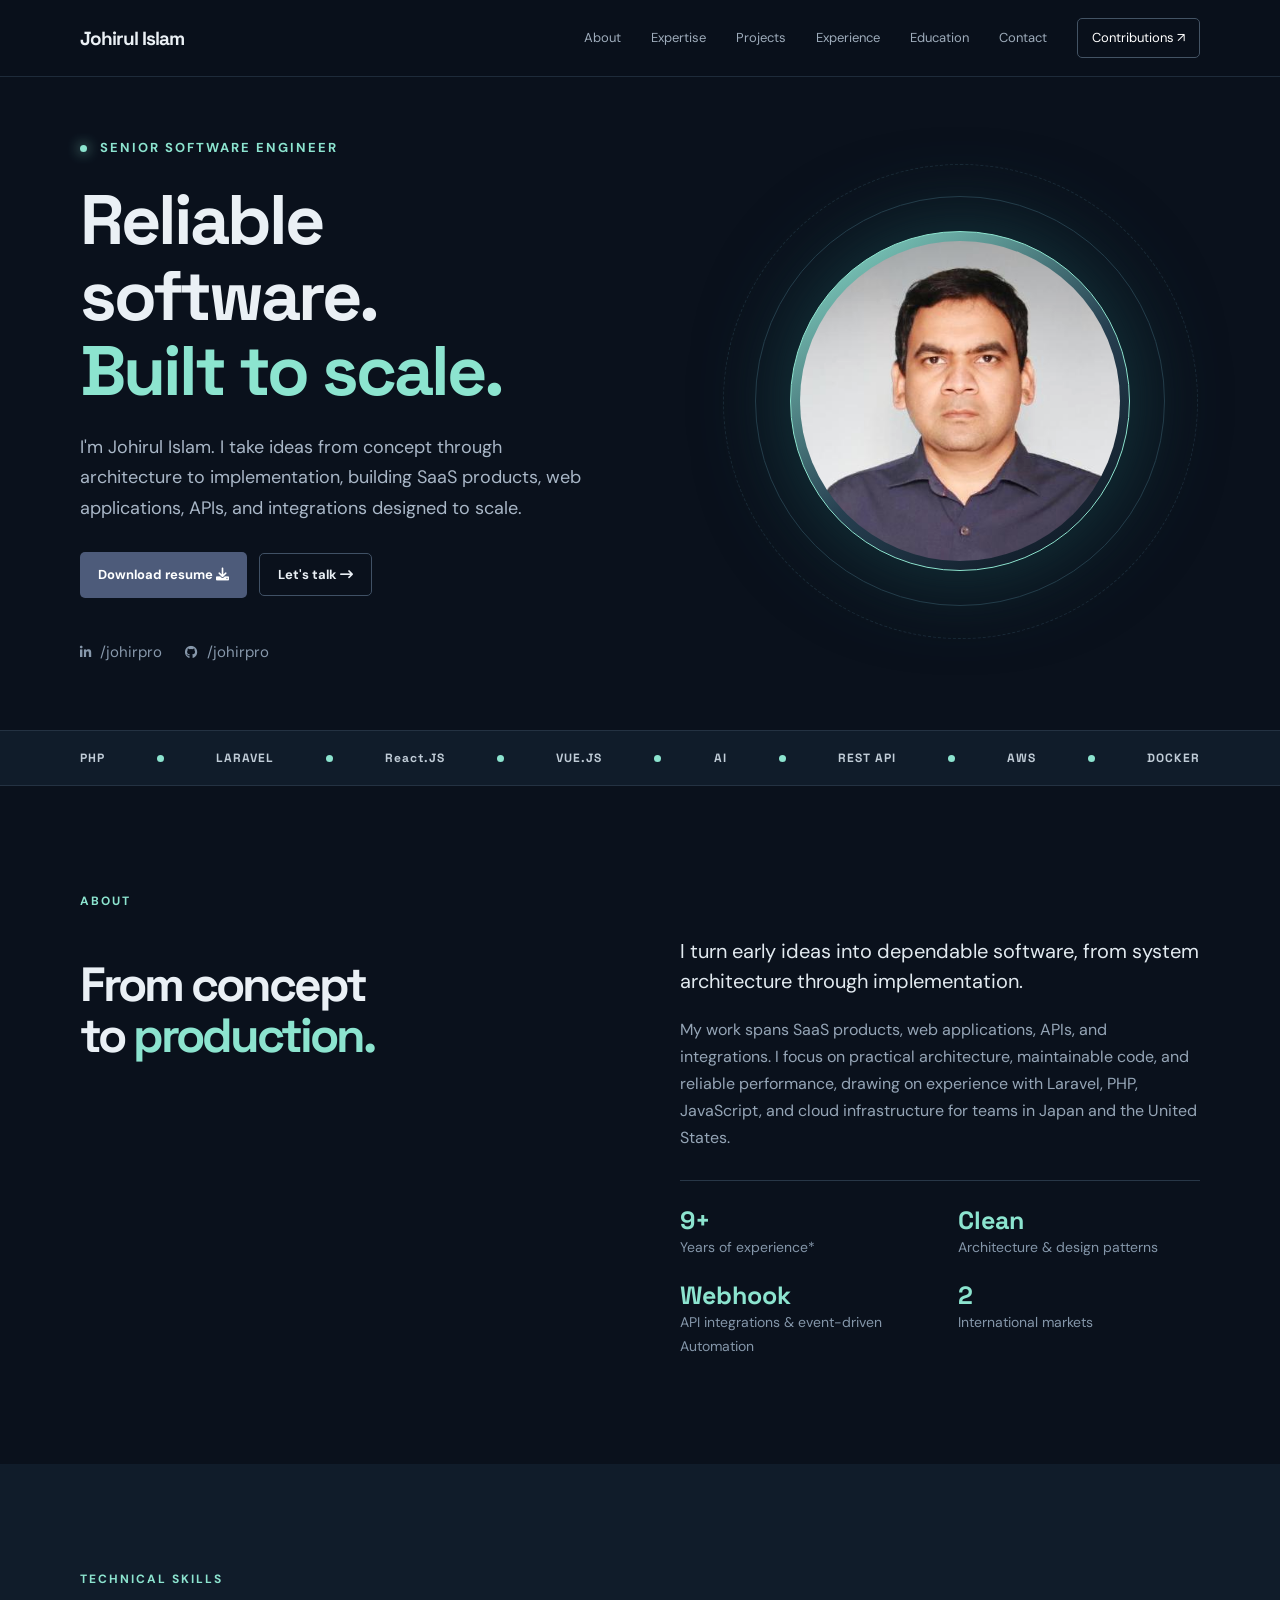
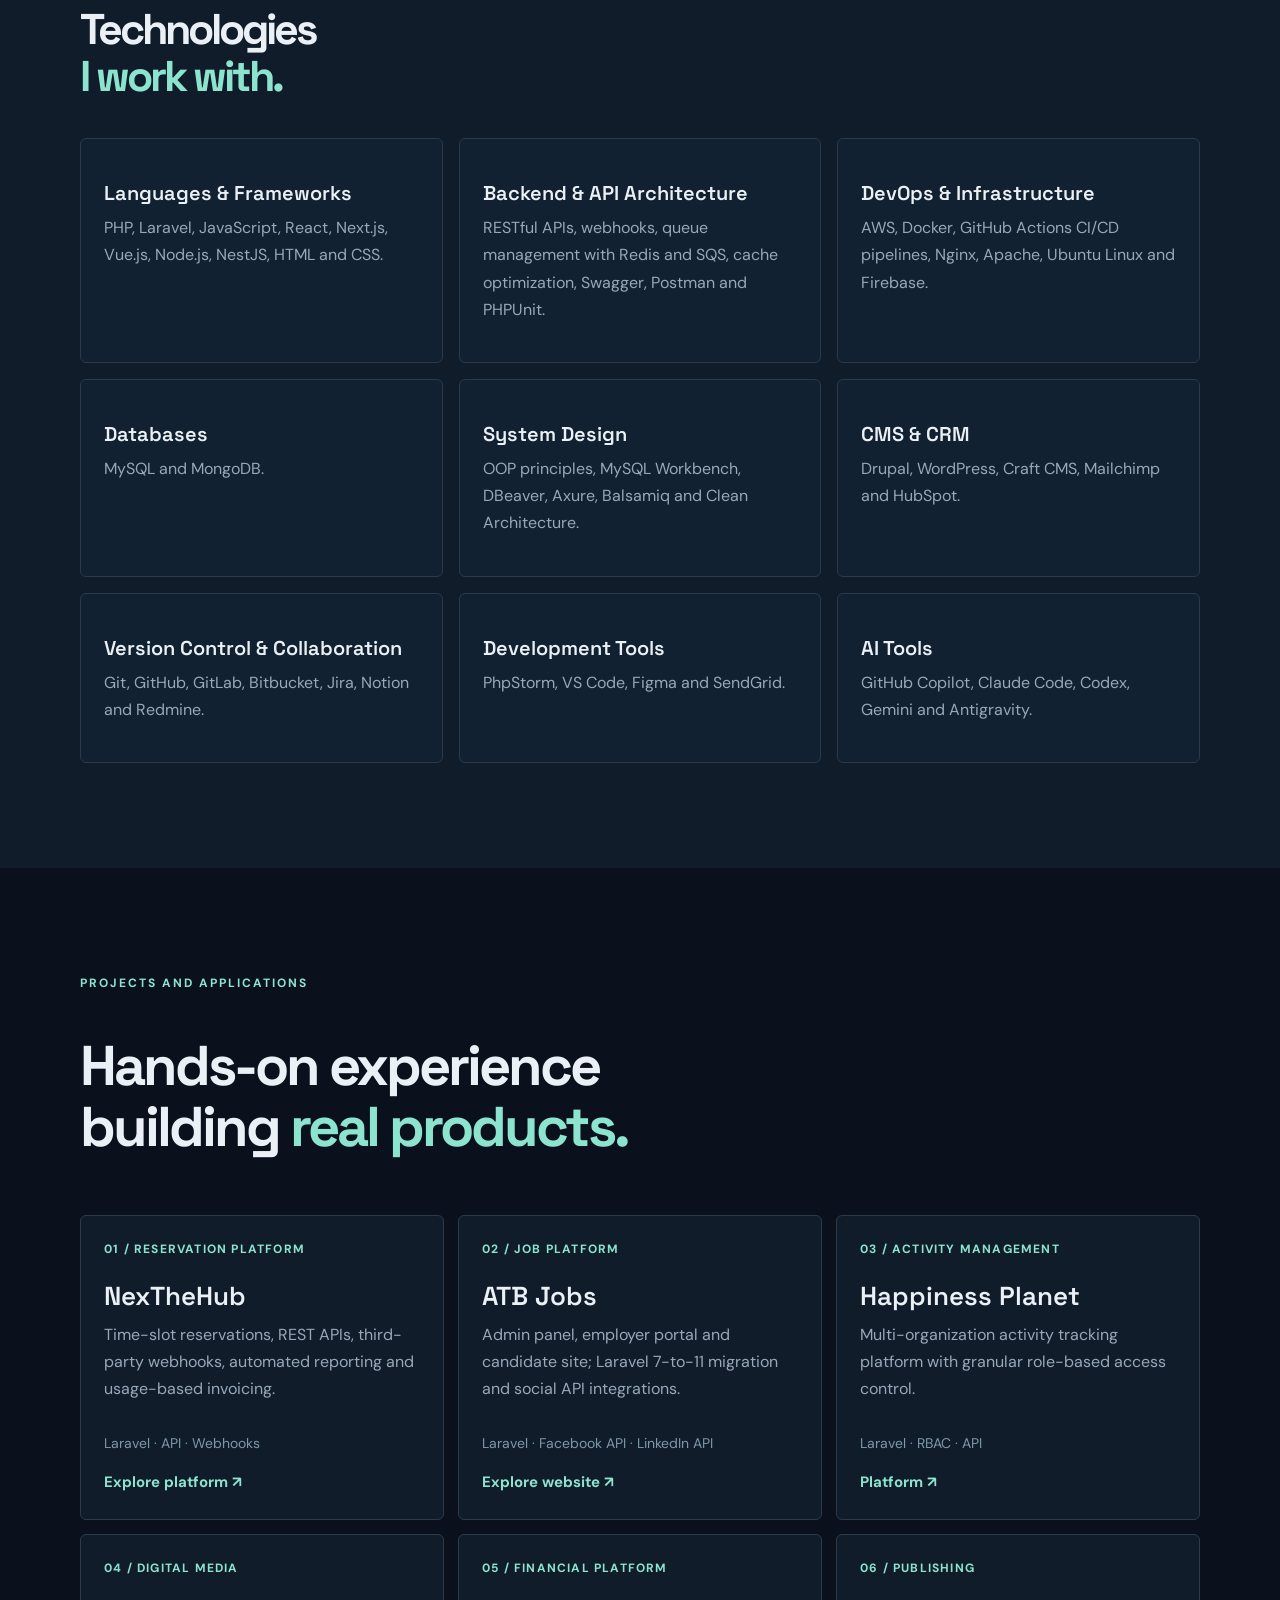
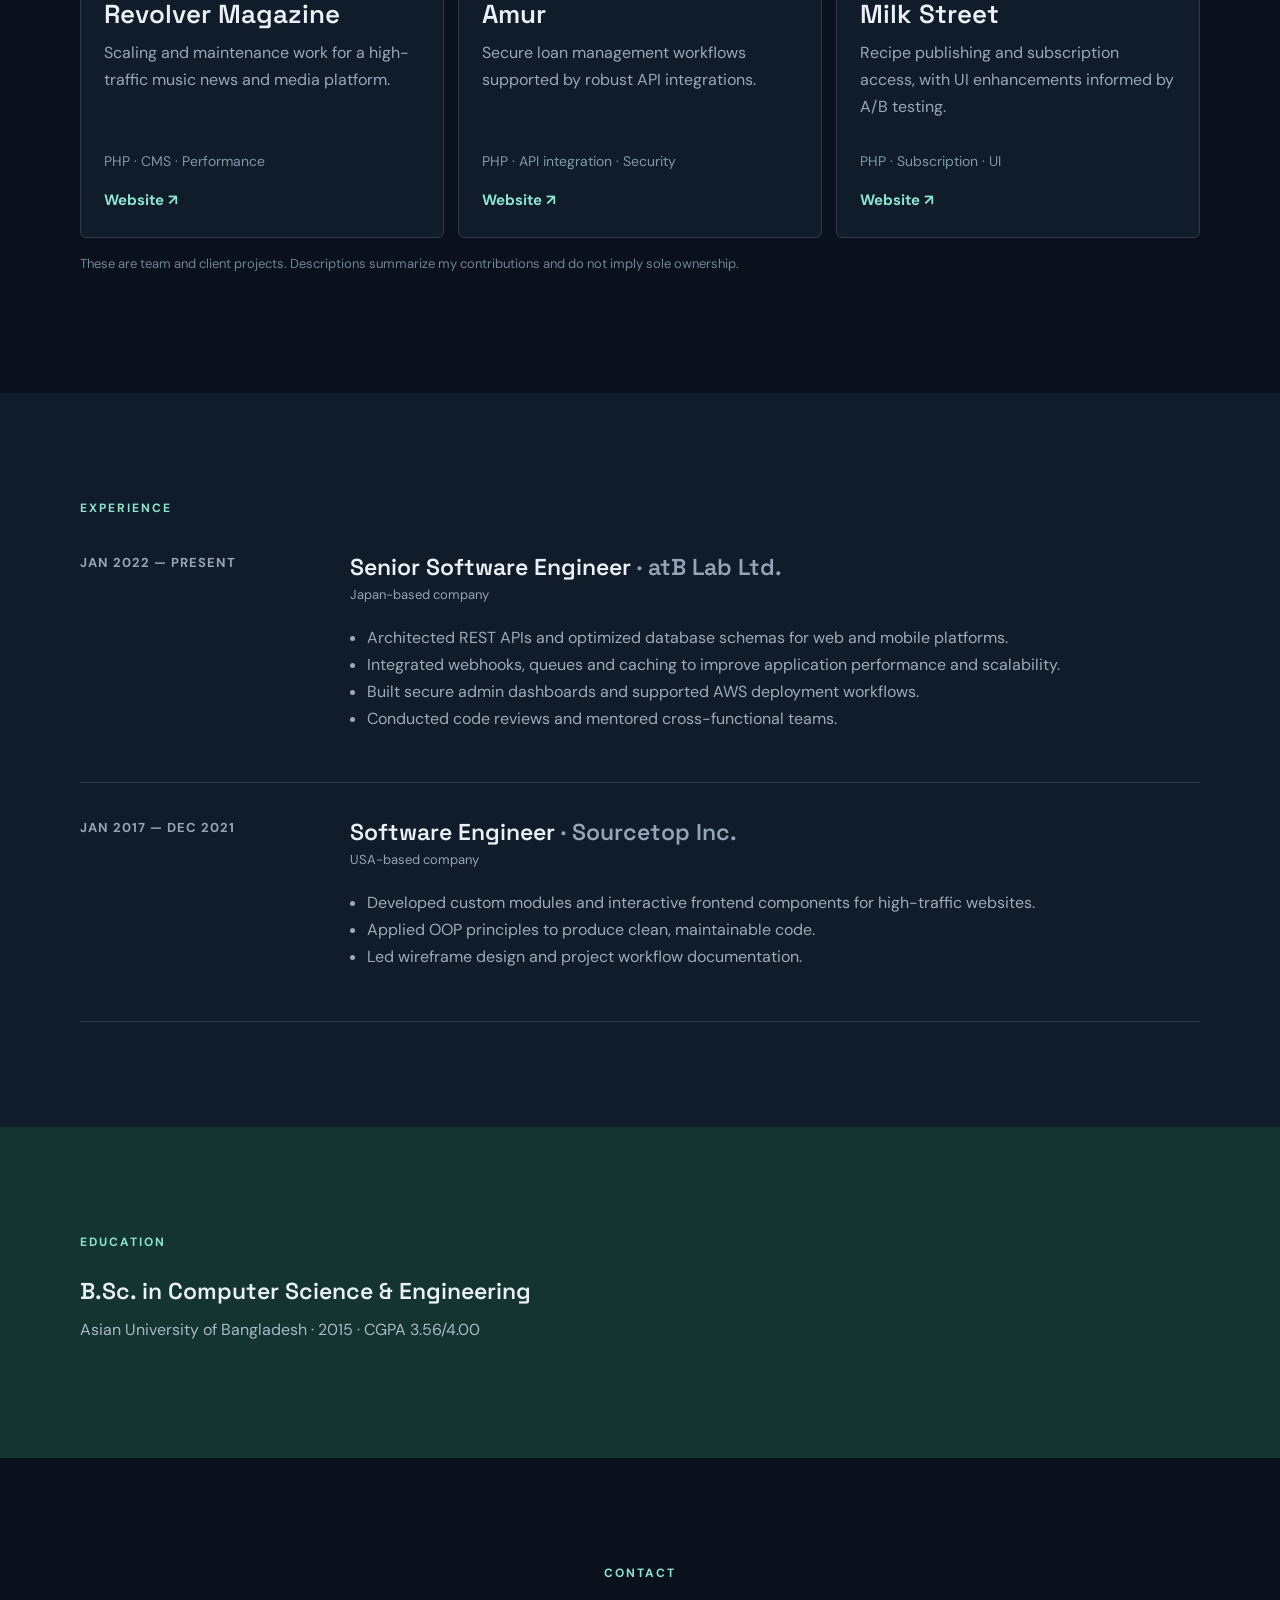
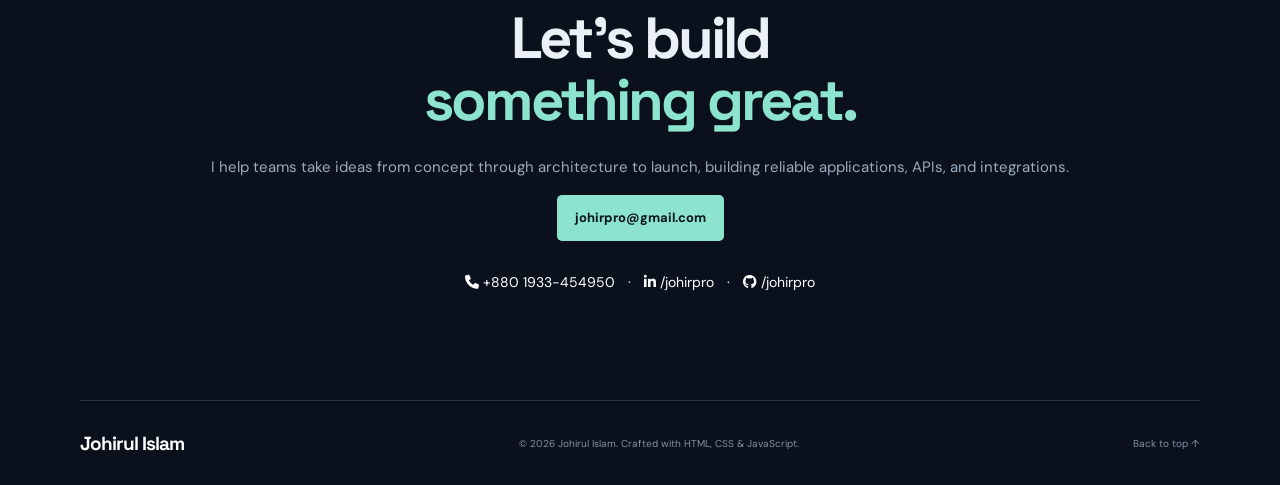
==== commit 2dd77f25: "Fixed broken link and added download resume" ====
--- a/index.html
+++ b/index.html
@@ -7,6 +7,11 @@
       name="description"
       content="Johirul Islam — Senior Software Engineer, Laravel, APIs and integrations."
     />
+    <!-- Favicons -->
+    <link rel="icon" href="./images/favicon.svg?v=2" type="image/svg+xml">
+    <link rel="shortcut icon" href="./images/favicon.svg?v=2" type="image/svg+xml">
+    <link rel="apple-touch-icon" href="images/profile.jpg" />
+    <meta name="theme-color" content="#0a111c">
     <title>Johirul Islam | Software Engineer</title>
     <link rel="preconnect" href="https://fonts.googleapis.com" />
     <link rel="preconnect" href="https://fonts.gstatic.com" crossorigin />
@@ -26,9 +31,13 @@
         <a class="logo" href="#home">Johirul Islam</a
         ><button id="menu" aria-label="Toggle menu">☰</button>
         <div id="links">
-          <a href="#about">About</a><a href="#skills">Expertise</a
-          ><a href="#work">Projects</a><a href="contributions/">Contributions</a
-          ><a href="#contact" class="nav-cta">Contact</a>
+          <a href="#about">About</a>
+          <a href="#expertise">Expertise</a>
+          <a href="#projects">Projects</a>
+          <a href="#experience">Experience</a>
+          <a href="#education">Education</a>
+          <a href="#contact" >Contact</a>
+          <a href="contributions/" class="nav-cta" target="_blank">Contributions <span>↗</span></a>
         </div>
       </nav>
     </header>
@@ -43,9 +52,12 @@
             integrations designed to scale.
           </p>
           <div class="actions">
-            <a class="btn primary" href="#work"
+            <!-- <a class="btn primary" href="#projects"
               ><i class="fa-solid fa-link" aria-hidden="true"></i> Explore my
               work</a
+            > -->
+            <a class="btn secondary" href="resources/pdf/resume_of_johirul_islam.pdf" target="_blank" rel="noopener"
+              > Download resume <i class="fa-solid fa-download" aria-hidden="true"></i></a
             >
             <div class="contact-action">
               <button
@@ -155,7 +167,7 @@
           </div>
         </div>
       </section>
-      <section class="section skills">
+      <section class="section skills" id="expertise">
         <div class="wrap">
           <div class="label">TECHNICAL SKILLS</div>
           <h2>Technologies<br /><em>I work with.</em></h2>
@@ -211,7 +223,7 @@
           </div>
         </div>
       </section>
-      <section class="section wrap" id="work">
+      <section class="section wrap" id="projects">
         <div class="label">PROJECTS AND APPLICATIONS</div>
         <div class="work-head">
           <h2>Hands-on experience<br />building <em>real products.</em></h2>
@@ -304,7 +316,7 @@
           contributions and do not imply sole ownership.
         </p>
       </section>
-      <section class="section career">
+      <section class="section career" id="experience">
         <div class="wrap">
           <div class="label">EXPERIENCE</div>
           <div class="job">
@@ -352,7 +364,7 @@
           </div>
         </div>
       </section>
-      <section class="section education-section">
+      <section class="section education-section" id="education">
         <div class="wrap">
           <div class="label">EDUCATION</div>
           <div class="education">
--- a/css/style.css
+++ b/css/style.css
@@ -187,6 +187,11 @@
 .primary {
     background: #8ce4cf;
     color: #07151a
+}
+
+.secondary {
+    background: #4d5b7a;
+    color: #feffff
 }
 
 .ghost {
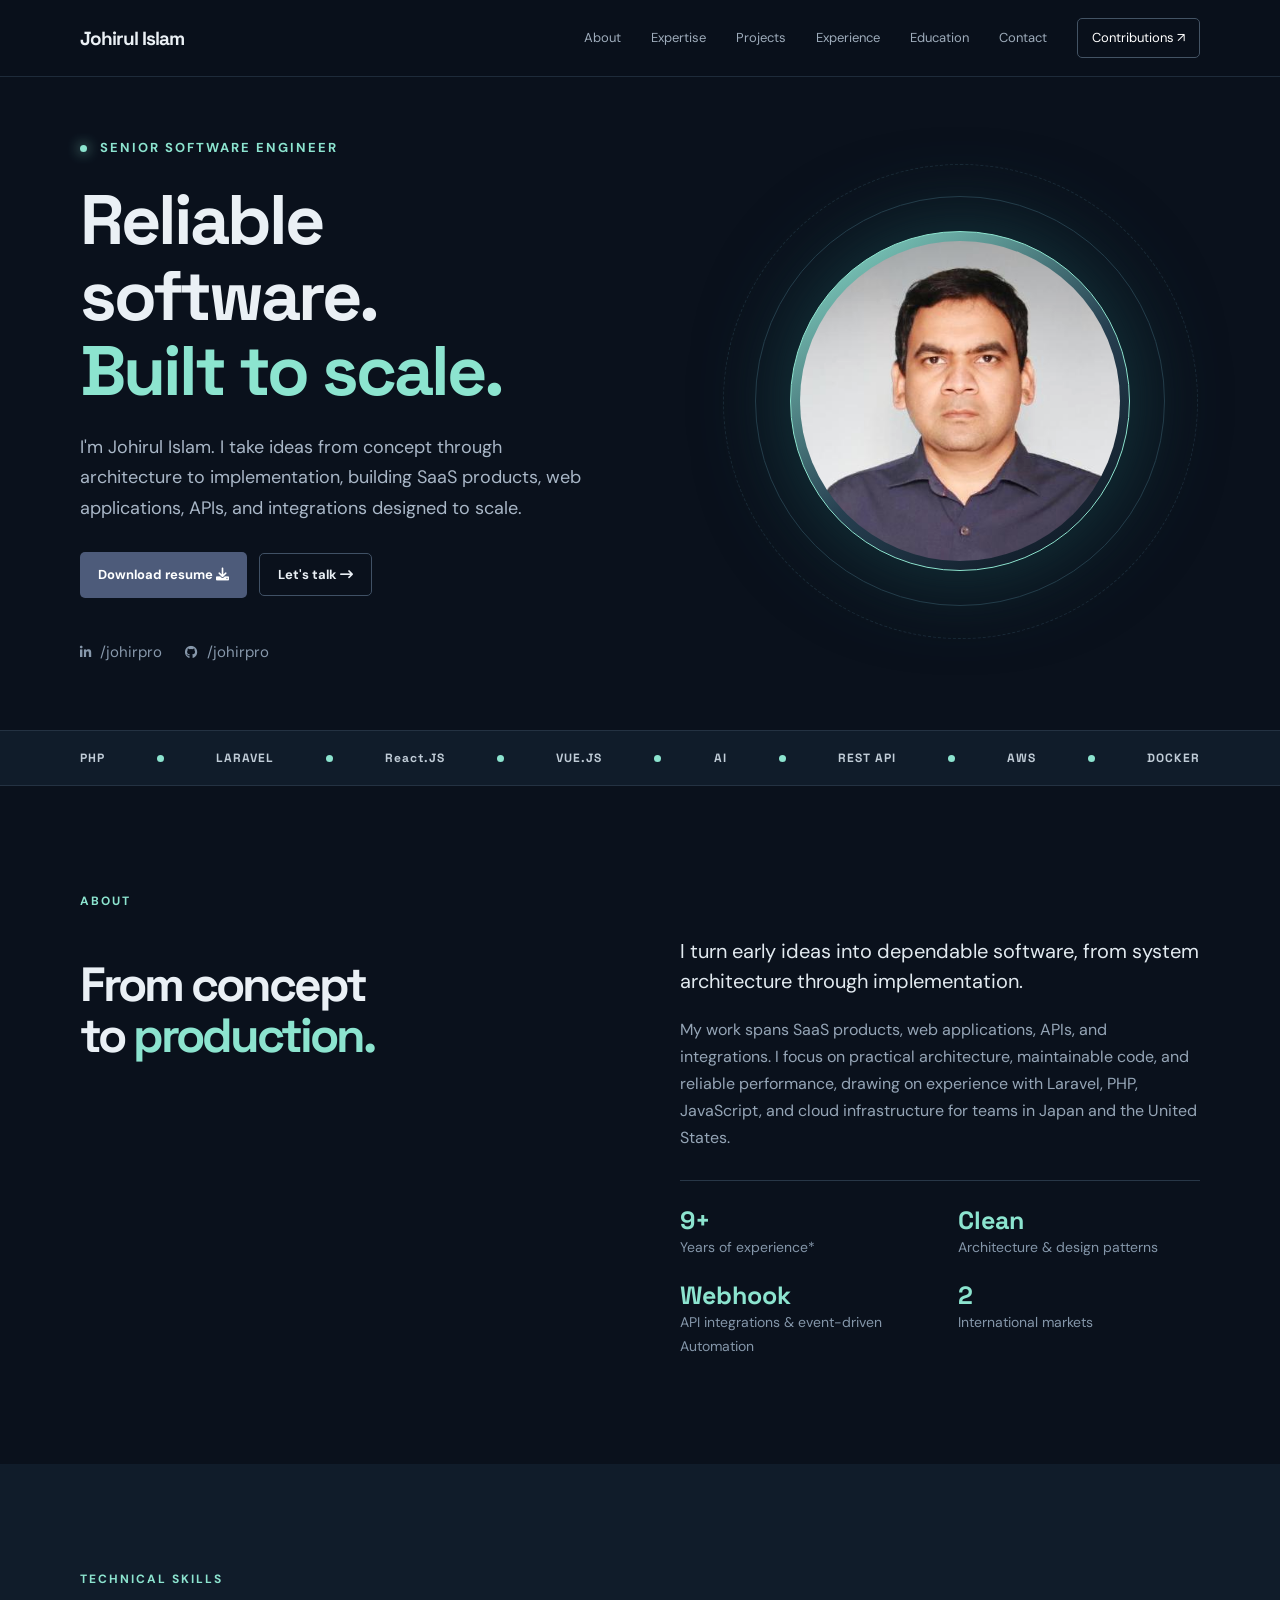
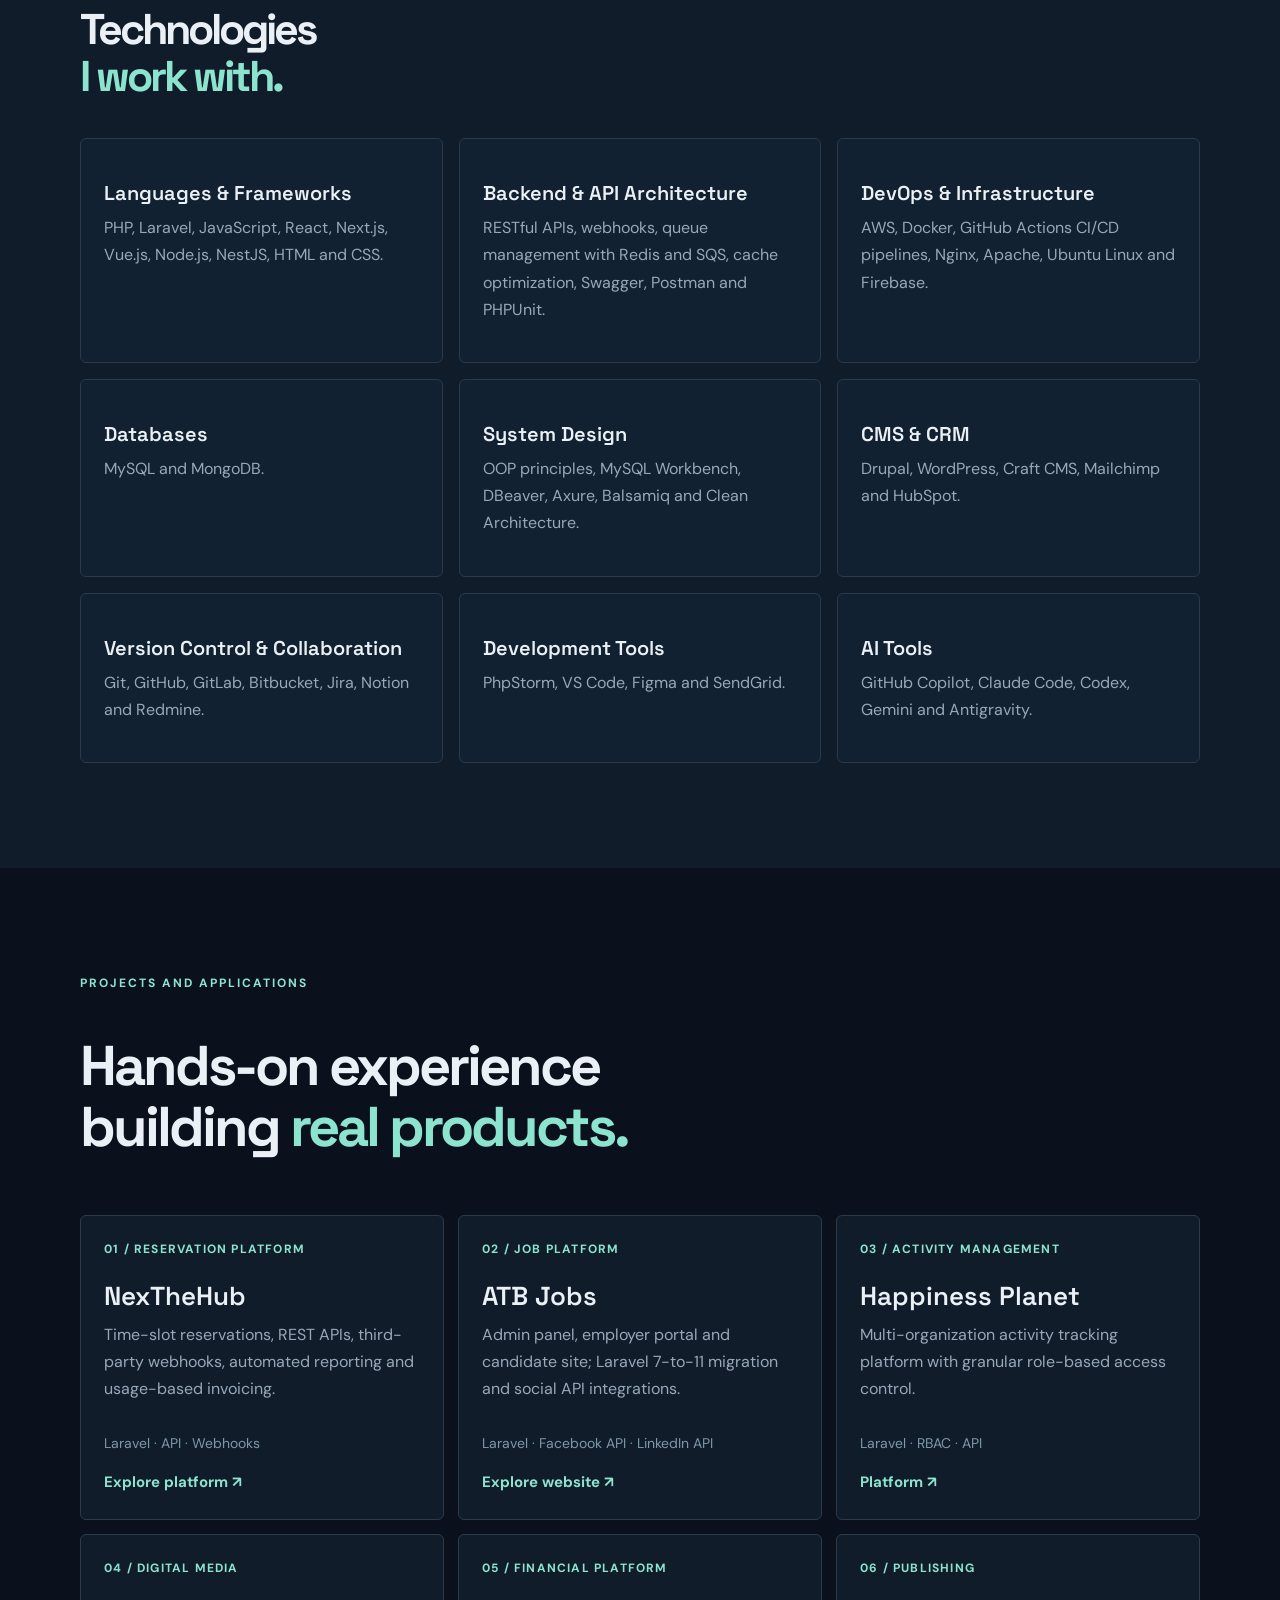
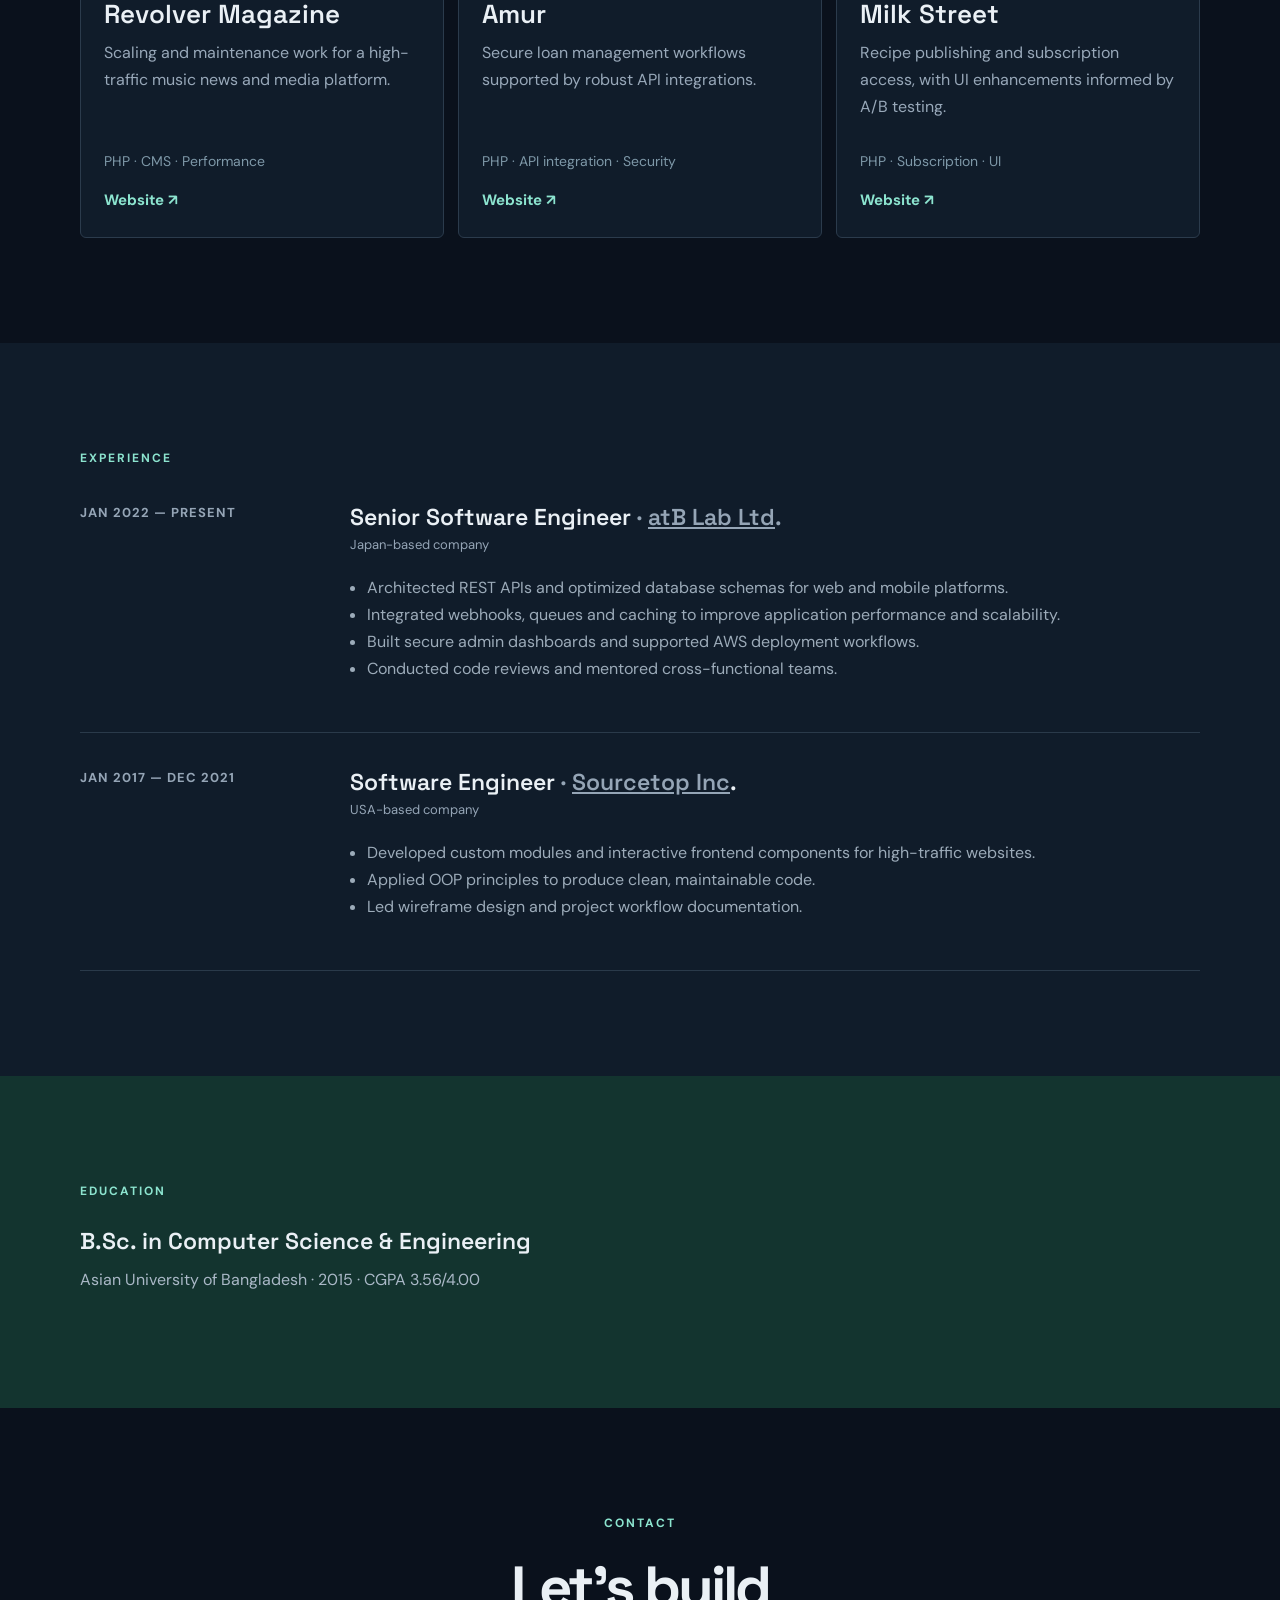
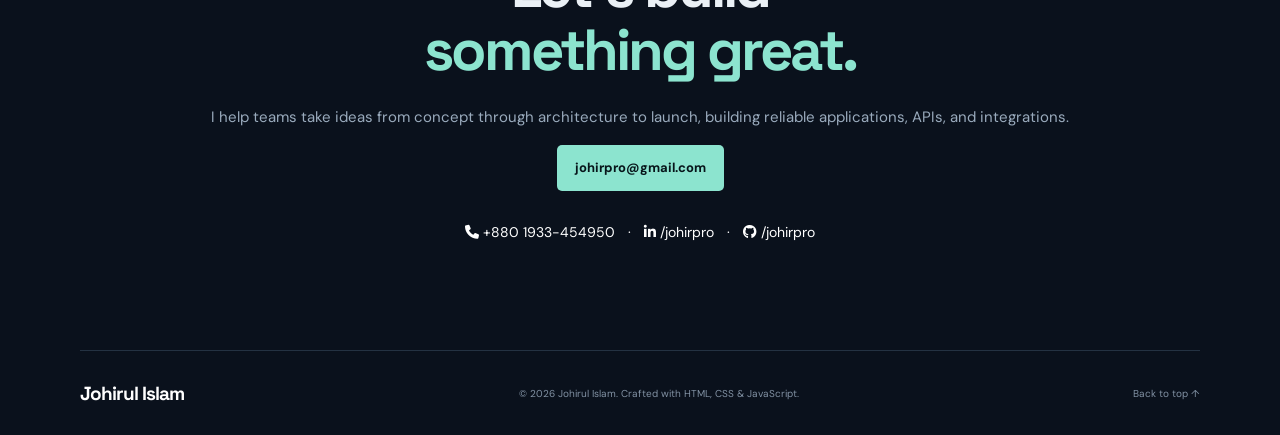
==== commit 703e2600: "Updated url" ====
--- a/index.html
+++ b/index.html
@@ -237,7 +237,7 @@
               reporting and usage-based invoicing.
             </p>
             <div class="tags">Laravel · API · Webhooks</div>
-            <a href="https://thehub.nex.works/" target="_blank" rel="noopener"
+            <a href="https://nexthehub.com/" target="_blank" rel="noopener"
               >Explore platform ↗</a
             >
           </article>
@@ -311,10 +311,10 @@
             >
           </article>
         </div>
-        <p class="disclaimer">
+        <!-- <p class="disclaimer">
           These are team and client projects. Descriptions summarize my
           contributions and do not imply sole ownership.
-        </p>
+        </p> -->
       </section>
       <section class="section career" id="experience">
         <div class="wrap">
@@ -322,7 +322,7 @@
           <div class="job">
             <time>JAN 2022 — PRESENT</time>
             <div>
-              <h3>Senior Software Engineer <span>· atB Lab Ltd.</span></h3>
+              <h3>Senior Software Engineer <span>· <u><a href="https://atb-lab.jp" target="_blank" rel="noopener">atB Lab Ltd</a></u>.</span></h3>
               <small>Japan-based company</small>
               <ul>
                 <li>
@@ -346,7 +346,7 @@
           <div class="job">
             <time>JAN 2017 — DEC 2021</time>
             <div>
-              <h3>Software Engineer <span>· Sourcetop Inc.</span></h3>
+              <h3>Software Engineer <span>· <a href="https://www.sourcetop.com/" target="_blank" rel="noopener"><u>Sourcetop Inc</u></a></span>.</h3>
               <small>USA-based company</small>
               <ul>
                 <li>
